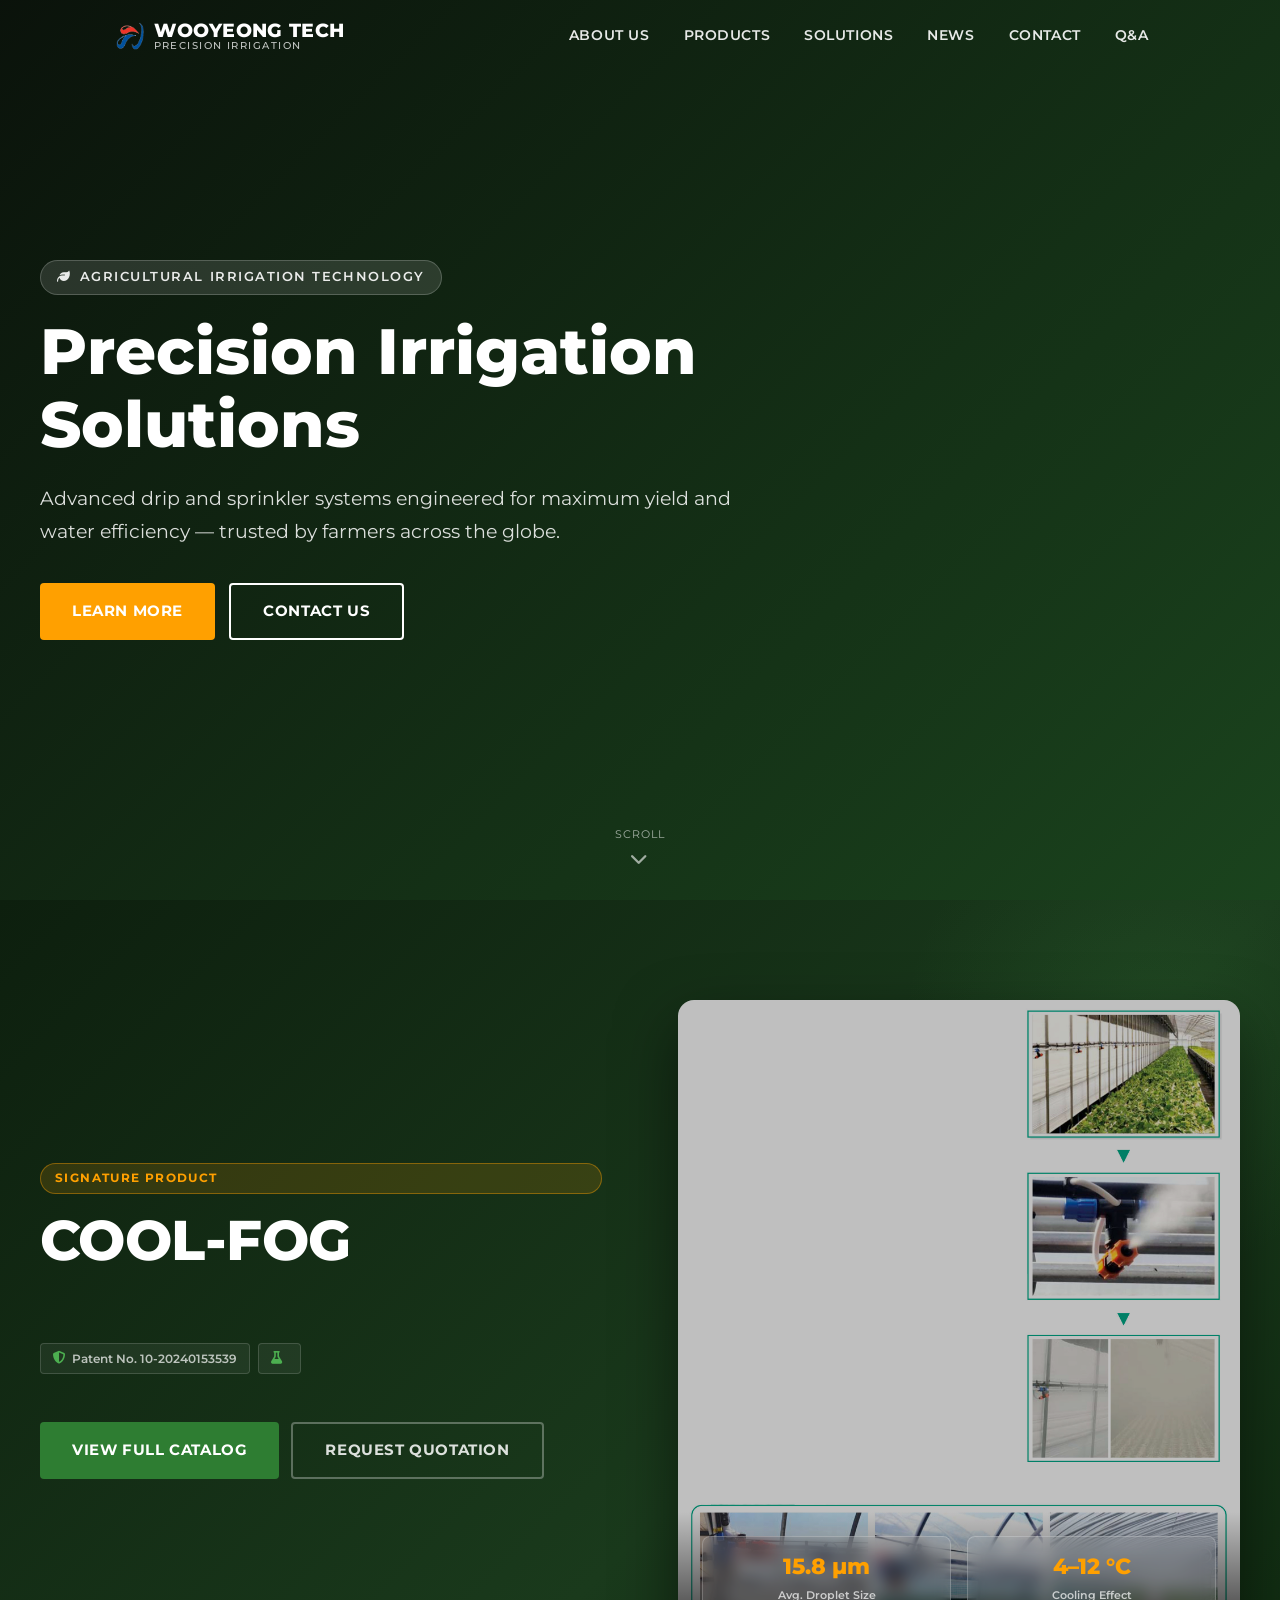
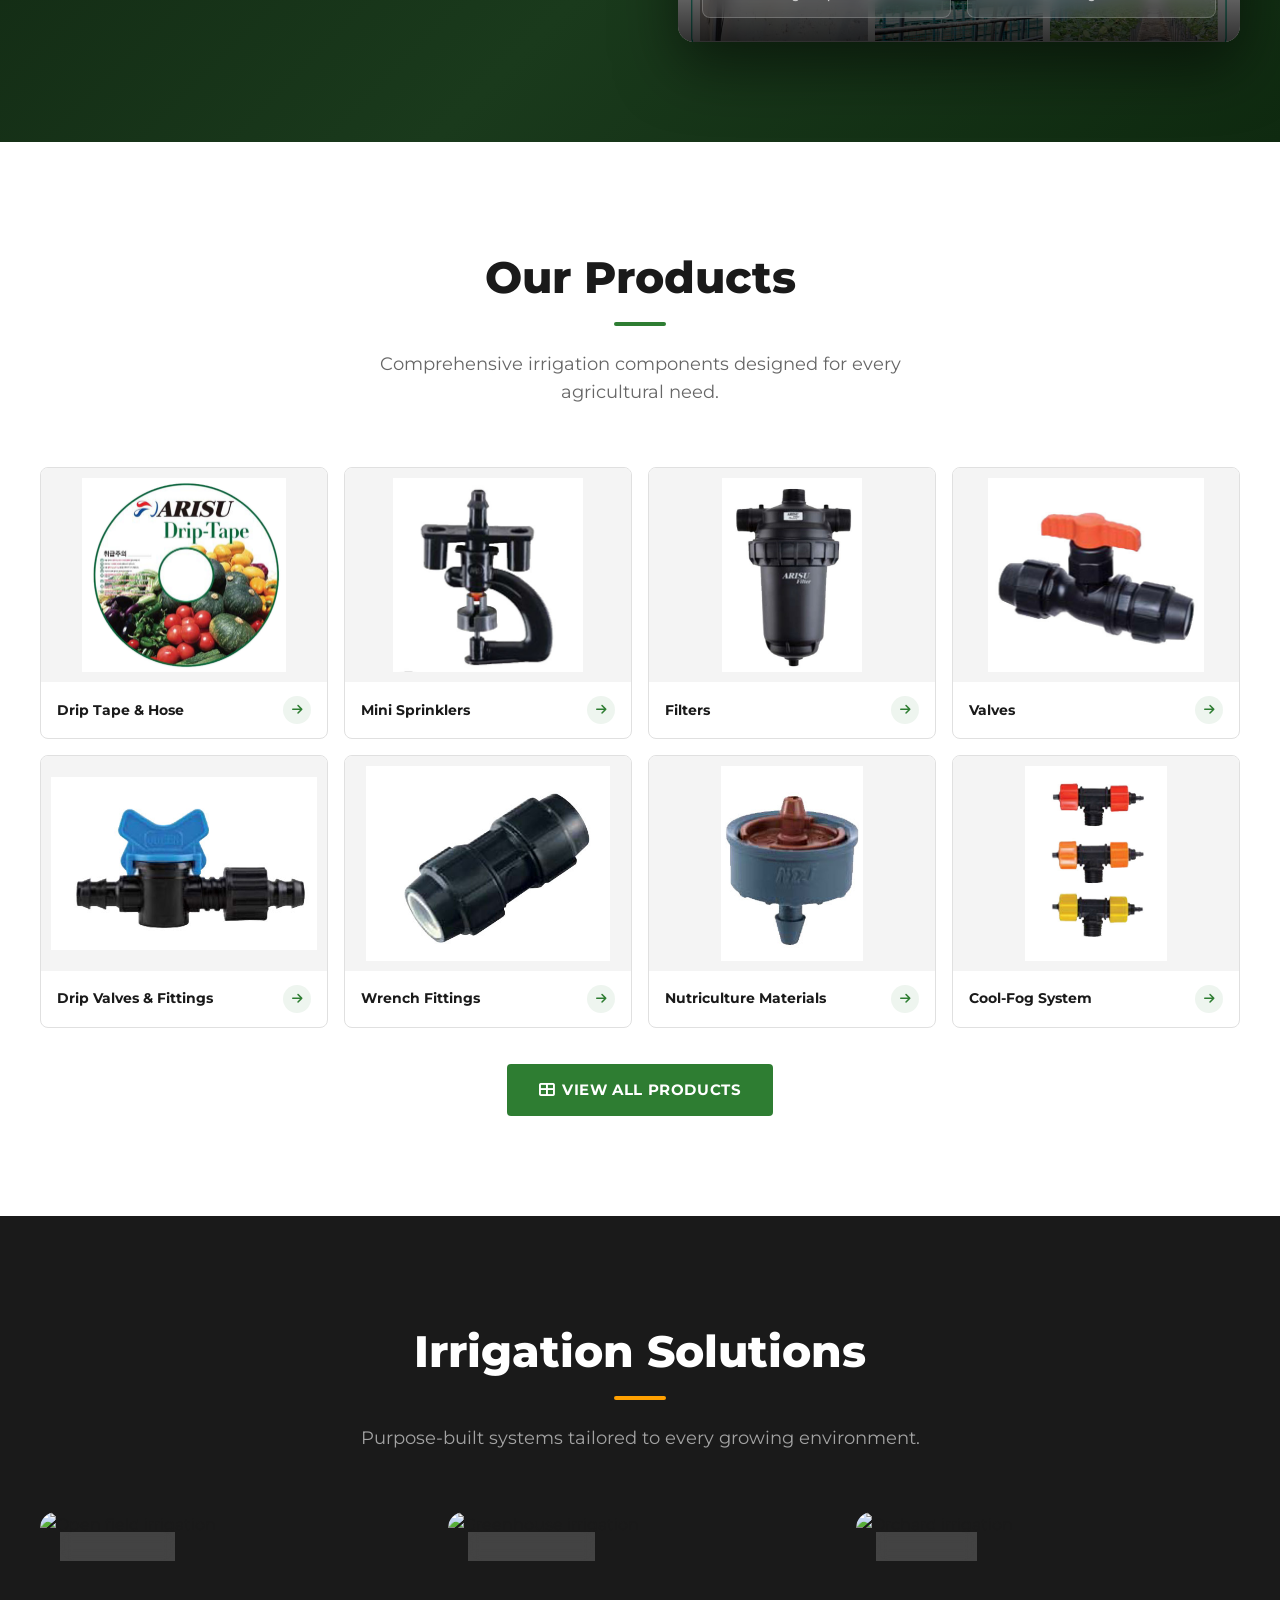
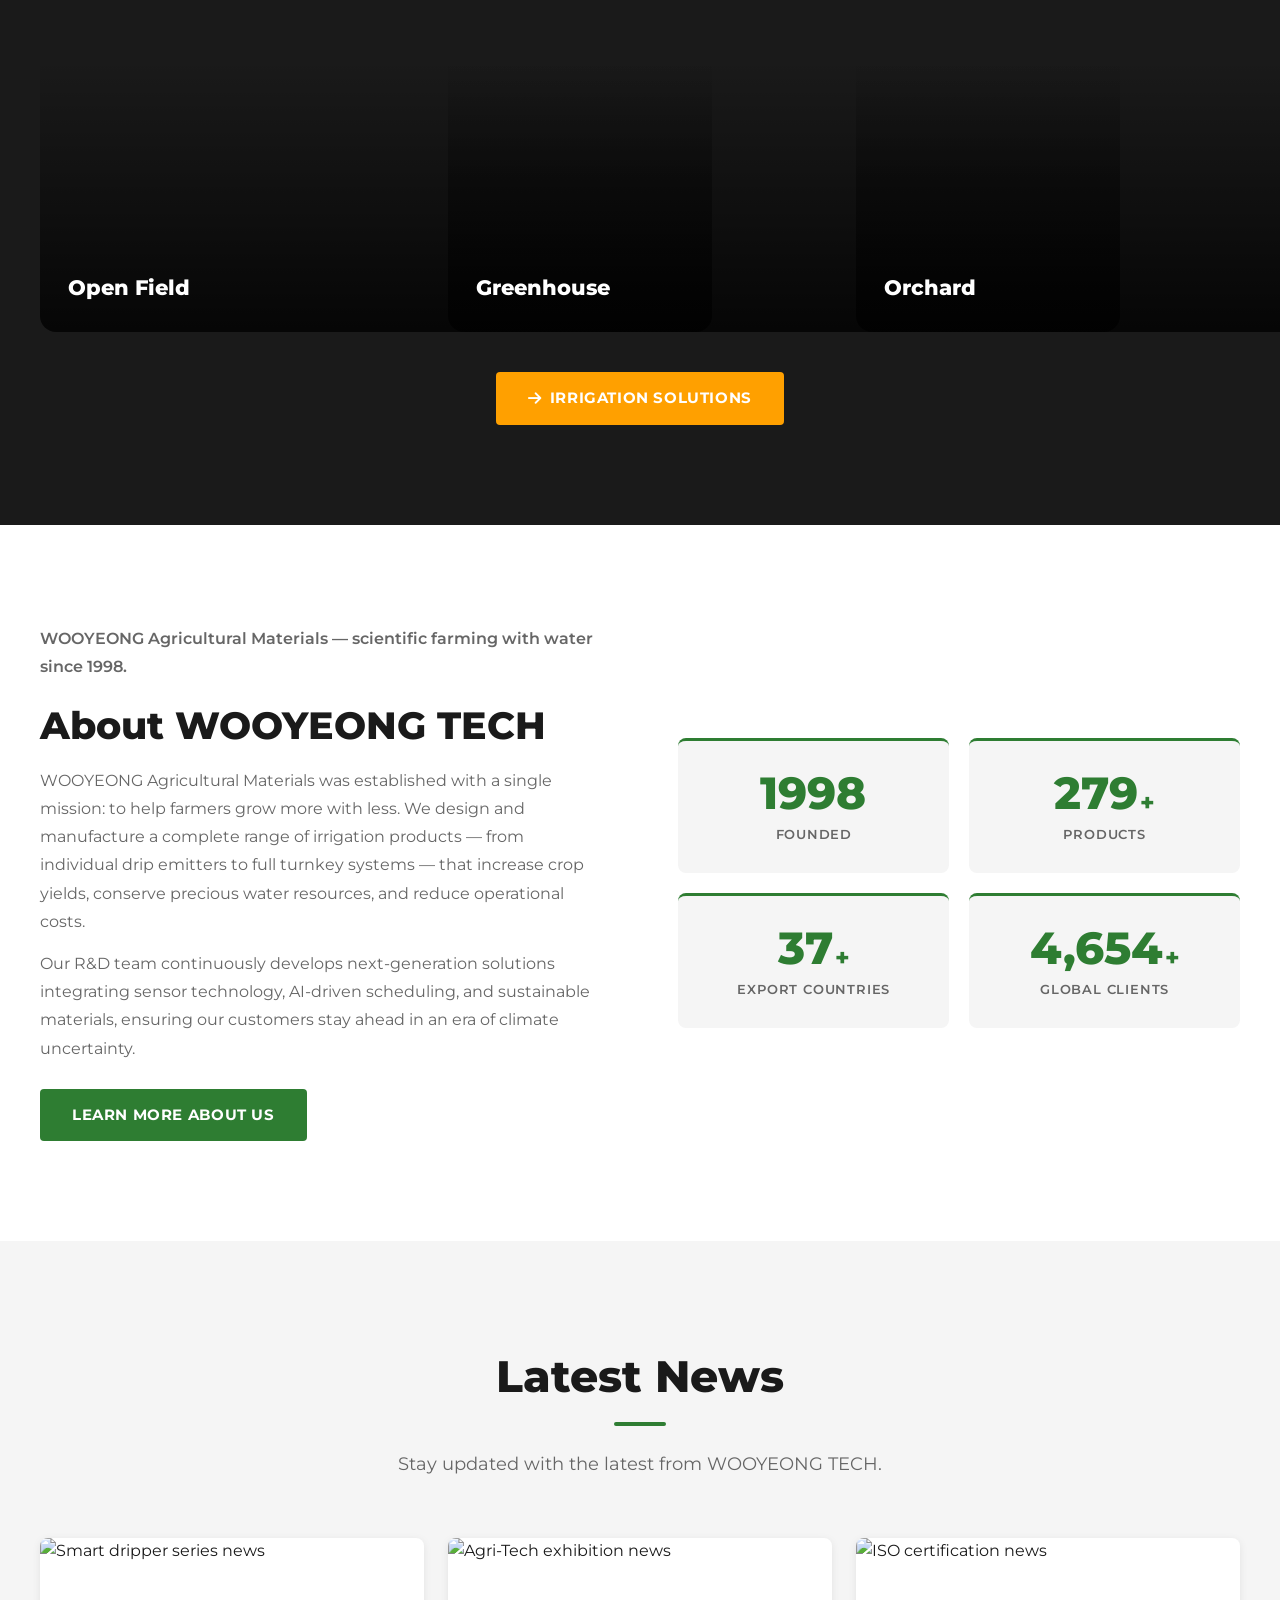
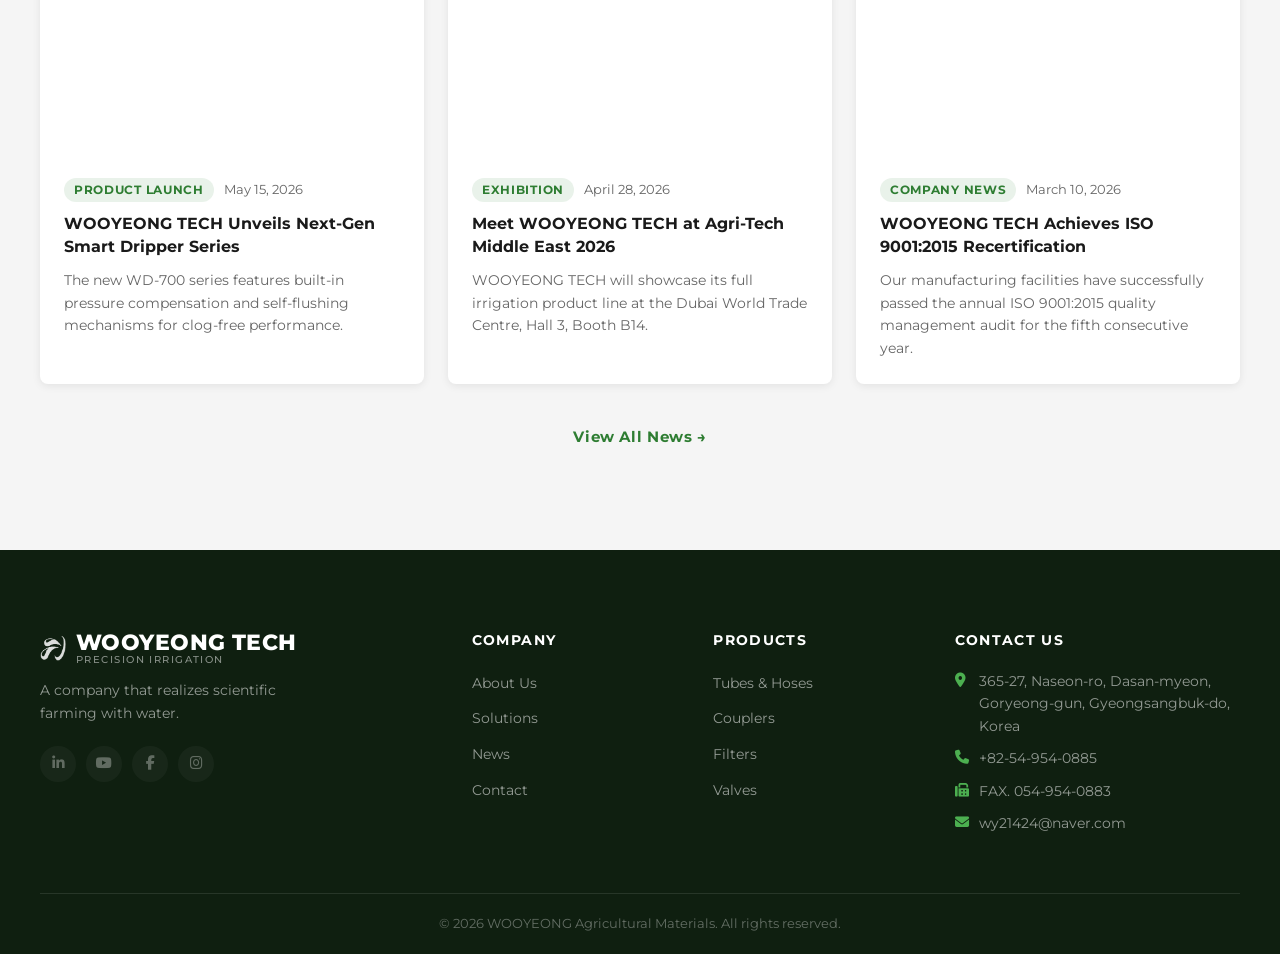
==== index.html @ d8c5e70b "Add News to navigation bar across all pages Co-Authored-By: Claude Sonnet 4.6 <noreply@anthropic.com" ====
<!DOCTYPE html>
<html lang="en" class="font-en">
<head>
  <meta charset="UTF-8" />
  <meta name="viewport" content="width=device-width, initial-scale=1.0" />
  <meta name="description" content="WOOYEONG TECH — A company that realizes scientific farming with water. Full range of irrigation products." />
  <title>WOOYEONG TECH | Precision Irrigation</title>

  <!-- Font Awesome -->
  <link rel="stylesheet" href="https://cdnjs.cloudflare.com/ajax/libs/font-awesome/6.5.1/css/all.min.css" crossorigin="anonymous" />

  <!-- Main stylesheet -->
  <link rel="stylesheet" href="css/style.css" />
</head>
<body>

  <!-- ══════════════════════════════════════════════════════
       HEADER
  ═══════════════════════════════════════════════════════ -->
  <header id="main-header" role="banner">
    <div class="container header-inner">

      <!-- Logo -->
      <a href="index.html" class="logo" aria-label="Wooyoung Tech Home">
        <img src="images/woo_transparent.png" alt="Wooyoung Tech" class="logo-img" width="28" height="28" />
        <div class="logo-text">
          <span class="logo-main">WOOYEONG TECH</span>
          <span class="logo-sub">Precision Irrigation</span>
        </div>
      </a>

      <!-- Navigation -->
      <nav id="main-nav" role="navigation" aria-label="Main navigation">
        <a href="about.html" data-i18n="nav_about">About Us</a>
        <a href="products.html" data-i18n="nav_products">Products</a>
        <a href="solutions.html" data-i18n="nav_solutions">Solutions</a>
        <a href="news.html" data-i18n="nav_news">News</a>
        <a href="contact.html" data-i18n="nav_contact">Contact</a>
        <a href="faq.html" data-i18n="nav_faq">Q&amp;A</a>

        <!-- Admin-only language switcher -->
        <div id="admin-lang-bar" role="group" aria-label="Language selector">
          <label for="lang-selector" style="color:#666;font-size:.8rem;font-weight:600;" data-i18n="lang_label">Language</label>
          <select id="lang-selector" aria-label="Select language">
            <option value="en">English</option>
            <option value="ko">한국어</option>
            <option value="ja">日本語</option>
            <option value="zh">中文</option>
          </select>
        </div>
      </nav>

      <!-- Hamburger -->
      <button id="menu-toggle" aria-label="Toggle menu" aria-expanded="false" aria-controls="main-nav">
        <span></span><span></span><span></span>
      </button>
    </div>
  </header>

  <!-- Mobile nav overlay -->
  <div id="nav-overlay" aria-hidden="true"></div>


  <!-- ══════════════════════════════════════════════════════
       HERO
  ═══════════════════════════════════════════════════════ -->
  <section id="hero" aria-label="Hero">
    <video class="hero-video" autoplay muted loop playsinline preload="none"
           data-i18n-alt="alt_hero_video">
      <source src="videos/factory_auto.mp4" type="video/mp4" />
    </video>
    <div class="hero-overlay" aria-hidden="true"></div>

    <!-- Fallback bg image when video not available -->
    <style>
      .hero-video:not([src*=".mp4"]),
      .hero-video[src=""] {
        display: none;
      }
      #hero {
        background-image: url('images/field_factory_wide.jpg');
        background-size: cover;
        background-position: center;
      }
    </style>

    <div class="container">
      <div class="hero-content">
        <div class="hero-eyebrow">
          <i class="fa-solid fa-leaf"></i>
          <span data-i18n="hero_eyebrow">Agricultural Irrigation Technology</span>
        </div>
        <h1 data-i18n="hero_title">Precision Irrigation<br /><em>Solutions</em></h1>
        <p data-i18n="hero_subtitle">Advanced drip and sprinkler systems engineered for maximum yield and water efficiency — trusted by farmers across the globe.</p>
        <div class="hero-actions">
          <a href="products.html" class="btn btn-accent" data-i18n="hero_cta_learn">Learn More</a>
          <a href="contact.html" class="btn btn-outline" data-i18n="hero_cta_contact">Contact Us</a>
        </div>
      </div>
    </div>

    <div class="hero-scroll" aria-hidden="true">
      <span data-i18n="hero_scroll">Scroll</span>
      <i class="fa-solid fa-chevron-down"></i>
    </div>
  </section>



  <!-- ══════════════════════════════════════════════════════
       COOL-FOG FEATURED PRODUCT
  ═══════════════════════════════════════════════════════ -->
  <section id="coolfog" class="section cf-section" aria-labelledby="cf-heading">
    <div class="container">
      <div class="cf-inner animate-on-scroll">

        <!-- Left: text -->
        <div class="cf-text">
          <span class="cf-badge" data-i18n="cf_section_badge">Signature Product</span>
          <h2 id="cf-heading" data-i18n="cf_section_title">COOL-FOG</h2>
          <p class="cf-desc" id="cf-desc"><!-- filled by JS from coolFogFeature.desc --></p>

          <!-- Stats row -->
          <div class="cf-stats" id="cf-stats"><!-- filled by JS --></div>

          <!-- Patent + Research badges -->
          <div class="cf-badges">
            <span class="cf-meta-badge"><i class="fa-solid fa-shield-halved"></i> Patent No. 10-20240153539</span>
            <span class="cf-meta-badge"><i class="fa-solid fa-flask"></i><span id="cf-research"><!-- filled by JS --></span></span>
          </div>

          <!-- Application pills -->
          <div class="cf-apps" id="cf-apps"><!-- filled by JS --></div>

          <!-- CTAs -->
          <div class="cf-actions">
            <a href="downloads/coolfog_en.pdf" class="btn btn-primary" target="_blank" rel="noopener" data-i18n="cf_cta_catalog">View Full Catalog</a>
            <a href="contact.html" class="btn btn-outline-dark" data-i18n="cf_cta_inquiry">Request Quotation</a>
          </div>
        </div>

        <!-- Right: visual key-stat card -->
        <div class="cf-visual">
          <div class="cf-hero-card">
            <img src="images/cool_fog_sys.jpg"
                 alt="Cool-Fog misting system in greenhouse"
                 loading="lazy" width="700" height="800" />
            <div class="cf-card-overlay">
              <div class="cf-card-kpi">
                <span class="cf-kpi-value">15.8 µm</span>
                <span class="cf-kpi-label">Avg. Droplet Size</span>
              </div>
              <div class="cf-card-kpi">
                <span class="cf-kpi-value">4–12 °C</span>
                <span class="cf-kpi-label">Cooling Effect</span>
              </div>
            </div>
          </div>
        </div>

      </div>
    </div>
  </section>




  <!-- ══════════════════════════════════════════════════════
       HOMEPAGE — PRODUCT CATEGORIES
  ═══════════════════════════════════════════════════════ -->
  <section class="section" id="products-home" aria-labelledby="hp-products-heading">
    <div class="container">
      <div class="section-header">
        <h2 id="hp-products-heading" data-i18n="products_section_title">Our Products</h2>
        <p data-i18n="products_section_subtitle">Comprehensive irrigation components designed for every agricultural need.</p>
      </div>

      <div class="hp-cat-grid animate-on-scroll">

        <a href="products.html?cat=drip_tape_hose" class="hp-cat-card">
          <div class="hp-cat-img"><img src="images/17101.jpg" alt="Drip Tape" loading="lazy" /></div>
          <div class="hp-cat-body">
            <h3 data-i18n="hp_cat_drip_tape">Drip Tape &amp; Hose</h3>
            <span class="hp-cat-arrow"><i class="fa-solid fa-arrow-right"></i></span>
          </div>
        </a>

        <a href="products.html?cat=mini_sprinklers" class="hp-cat-card">
          <div class="hp-cat-img"><img src="images/11101.jpg" alt="Mini Sprinklers" loading="lazy" /></div>
          <div class="hp-cat-body">
            <h3 data-i18n="hp_cat_sprinklers">Mini Sprinklers</h3>
            <span class="hp-cat-arrow"><i class="fa-solid fa-arrow-right"></i></span>
          </div>
        </a>

        <a href="products.html?cat=filters" class="hp-cat-card">
          <div class="hp-cat-img"><img src="images/wy-3104.jpg" alt="Filters" loading="lazy" /></div>
          <div class="hp-cat-body">
            <h3 data-i18n="hp_cat_filters">Filters</h3>
            <span class="hp-cat-arrow"><i class="fa-solid fa-arrow-right"></i></span>
          </div>
        </a>

        <a href="products.html?cat=valves" class="hp-cat-card">
          <div class="hp-cat-img"><img src="images/wy-4101.jpg" alt="Valves" loading="lazy" /></div>
          <div class="hp-cat-body">
            <h3 data-i18n="hp_cat_valves">Valves</h3>
            <span class="hp-cat-arrow"><i class="fa-solid fa-arrow-right"></i></span>
          </div>
        </a>

        <a href="products.html?cat=drip_valves" class="hp-cat-card">
          <div class="hp-cat-img"><img src="images/wy-5101.jpg" alt="Drip Valves" loading="lazy" /></div>
          <div class="hp-cat-body">
            <h3 data-i18n="hp_cat_drip_valves">Drip Valves</h3>
            <span class="hp-cat-arrow"><i class="fa-solid fa-arrow-right"></i></span>
          </div>
        </a>

        <a href="products.html?cat=wrench_fittings" class="hp-cat-card">
          <div class="hp-cat-img"><img src="images/7101.jpg" alt="Wrench Fittings" loading="lazy" /></div>
          <div class="hp-cat-body">
            <h3 data-i18n="hp_cat_fittings">Wrench Fittings</h3>
            <span class="hp-cat-arrow"><i class="fa-solid fa-arrow-right"></i></span>
          </div>
        </a>

        <a href="products.html?cat=nutriculture" class="hp-cat-card">
          <div class="hp-cat-img"><img src="images/13101.jpg" alt="Nutriculture" loading="lazy" /></div>
          <div class="hp-cat-body">
            <h3 data-i18n="hp_cat_nutriculture">Nutriculture</h3>
            <span class="hp-cat-arrow"><i class="fa-solid fa-arrow-right"></i></span>
          </div>
        </a>

        <a href="products.html?cat=cooling" class="hp-cat-card hp-cat-card--accent">
          <div class="hp-cat-img"><img src="images/18101.jpg" alt="Cool-Fog" loading="lazy" /></div>
          <div class="hp-cat-body">
            <h3 data-i18n="hp_cat_coolfog">Cool-Fog System</h3>
            <span class="hp-cat-arrow"><i class="fa-solid fa-arrow-right"></i></span>
          </div>
        </a>

      </div><!-- /.hp-cat-grid -->

      <div class="hp-products-cta animate-on-scroll">
        <a href="products.html" class="btn btn-primary">
          <i class="fa-solid fa-th-large"></i>
          <span data-i18n="home_products_viewall">View All Products</span>
        </a>
      </div>

    </div>
  </section>

  <!-- ══════════════════════════════════════════════════════
       SOLUTIONS PREVIEW
  ═══════════════════════════════════════════════════════ -->
  <section id="solutions" class="section" style="background:#1a1a1a;" aria-labelledby="sol-home-heading">
    <div class="container">
      <div class="section-header animate-on-scroll">
        <h2 id="sol-home-heading" style="color:#fff;" data-i18n="solutions_section_title">Irrigation Solutions</h2>
        <p style="color:rgba(255,255,255,.6);" data-i18n="solutions_section_subtitle">Purpose-built systems tailored to every growing environment.</p>
      </div>
      <div class="solutions-grid">
        <div class="solution-card animate-on-scroll" role="article">
          <img src="images/field_pe_pipe2.jpg" alt="Open field irrigation" loading="lazy" />
          <div class="solution-base-overlay" aria-hidden="true"></div>
          <span class="solution-tag">Open Field</span>
          <div class="solution-content">
            <h3 data-i18n="solution_openfield_name">Open Field</h3>
            <p class="solution-desc" data-i18n="solution_openfield_desc">High-efficiency drip and sprinkler systems for large-scale row crops.</p>
          </div>
        </div>
        <div class="solution-card animate-on-scroll" role="article">
          <img src="images/field_pe_hose_white.jpg" alt="Greenhouse irrigation" loading="lazy" />
          <div class="solution-base-overlay" aria-hidden="true"></div>
          <span class="solution-tag">Greenhouse</span>
          <div class="solution-content">
            <h3 data-i18n="solution_greenhouse_name">Greenhouse</h3>
            <p class="solution-desc" data-i18n="solution_greenhouse_desc">Precision micro-irrigation delivering water directly to the root zone.</p>
          </div>
        </div>
        <div class="solution-card animate-on-scroll" role="article">
          <img src="images/field_drip_tape.jpg" alt="Orchard irrigation" loading="lazy" />
          <div class="solution-base-overlay" aria-hidden="true"></div>
          <span class="solution-tag">Orchard</span>
          <div class="solution-content">
            <h3 data-i18n="solution_orchard_name">Orchard</h3>
            <p class="solution-desc" data-i18n="solution_orchard_desc">Robust drip networks for fruit trees and perennial crops.</p>
          </div>
        </div>
      </div>
      <div class="hp-products-cta animate-on-scroll" style="margin-top:40px;">
        <a href="solutions.html" class="btn btn-accent">
          <i class="fa-solid fa-arrow-right"></i>
          <span data-i18n="page_solutions_title">Irrigation Solutions</span>
        </a>
      </div>
    </div>
  </section>

  <!-- ══════════════════════════════════════════════════════
       ABOUT
  ═══════════════════════════════════════════════════════ -->
  <section id="about" class="section" aria-labelledby="about-heading">
    <div class="container">
      <div class="about-inner">

        <!-- Text side -->
        <div class="about-text animate-on-scroll">
          <p class="about-sub" data-i18n="about_section_subtitle">A trusted partner in agricultural irrigation since 1998.</p>
          <h2 id="about-heading" data-i18n="about_section_title">About Wooyoung Tech</h2>
          <p data-i18n="about_desc1">Wooyoung Tech Co., Ltd. was established with a single mission: to help farmers grow more with less. We design and manufacture a complete range of irrigation products — from individual drip emitters to full turnkey systems — that increase crop yields, conserve precious water resources, and reduce operational costs.</p>
          <p data-i18n="about_desc2">Our R&amp;D team continuously develops next-generation solutions integrating sensor technology, AI-driven scheduling, and sustainable materials, ensuring our customers stay ahead in an era of climate uncertainty.</p>
          <a href="about.html" class="btn btn-primary" data-i18n="about_cta">Learn More About Us</a>
        </div>

        <!-- Stats side -->
        <div class="stats-grid animate-on-scroll">

          <div class="stat-card">
            <div class="stat-number">
              <span data-i18n="stat_founded_value">1998</span><span class="stat-suffix" data-i18n="stat_founded_suffix"></span>
            </div>
            <div class="stat-label" data-i18n="stat_founded">Founded</div>
          </div>

          <div class="stat-card">
            <div class="stat-number">
              <span data-count="300" data-i18n="stat_products_value">300</span><span class="stat-suffix" data-i18n="stat_products_suffix">+</span>
            </div>
            <div class="stat-label" data-i18n="stat_products">Products</div>
          </div>

          <div class="stat-card">
            <div class="stat-number">
              <span data-count="40" data-i18n="stat_countries_value">40</span><span class="stat-suffix" data-i18n="stat_countries_suffix">+</span>
            </div>
            <div class="stat-label" data-i18n="stat_countries">Export Countries</div>
          </div>

          <div class="stat-card">
            <div class="stat-number">
              <span data-count="5000" data-i18n="stat_clients_value">5,000</span><span class="stat-suffix" data-i18n="stat_clients_suffix">+</span>
            </div>
            <div class="stat-label" data-i18n="stat_clients">Global Clients</div>
          </div>

        </div><!-- /.stats-grid -->
      </div><!-- /.about-inner -->
    </div>
  </section>


  <!-- ══════════════════════════════════════════════════════
       NEWS
  ═══════════════════════════════════════════════════════ -->
  <section id="news" class="section section--alt" aria-labelledby="news-heading">
    <div class="container">
      <div class="section-header animate-on-scroll">
        <h2 id="news-heading" data-i18n="news_section_title">Latest News</h2>
        <p data-i18n="news_section_subtitle">Stay updated with the latest from Wooyoung Tech.</p>
      </div>

      <div class="news-grid">

        <!-- News 1 -->
        <article class="news-card animate-on-scroll">
          <div class="news-card-img">
            <img src="images/field_wooyeong_boxes.jpg"
                 data-i18n-alt="alt_news1"
                 alt="Smart dripper series news"
                 loading="lazy" width="800" height="450" />
          </div>
          <div class="news-card-body">
            <div class="news-meta">
              <span class="news-cat" data-i18n="news1_cat">Product Launch</span>
              <time class="news-date" data-i18n="news1_date">May 15, 2026</time>
            </div>
            <h3 data-i18n="news1_title">Wooyoung Tech Unveils Next-Gen Smart Dripper Series</h3>
            <p data-i18n="news1_excerpt">The new WD-700 series features built-in pressure compensation and self-flushing mechanisms for clog-free performance.</p>
          </div>
        </article>

        <!-- News 2 -->
        <article class="news-card animate-on-scroll">
          <div class="news-card-img">
            <img src="images/field_warehouse.jpg"
                 data-i18n-alt="alt_news2"
                 alt="Agri-Tech exhibition news"
                 loading="lazy" width="800" height="450" />
          </div>
          <div class="news-card-body">
            <div class="news-meta">
              <span class="news-cat" data-i18n="news2_cat">Exhibition</span>
              <time class="news-date" data-i18n="news2_date">April 28, 2026</time>
            </div>
            <h3 data-i18n="news2_title">Meet Us at Agri-Tech Middle East 2026</h3>
            <p data-i18n="news2_excerpt">Wooyoung Tech will showcase its full irrigation product line at the Dubai World Trade Centre, Hall 3, Booth B14.</p>
          </div>
        </article>

        <!-- News 3 -->
        <article class="news-card animate-on-scroll">
          <div class="news-card-img">
            <img src="images/field_factory2.jpg"
                 data-i18n-alt="alt_news3"
                 alt="ISO certification news"
                 loading="lazy" width="800" height="450" />
          </div>
          <div class="news-card-body">
            <div class="news-meta">
              <span class="news-cat" data-i18n="news3_cat">Company News</span>
              <time class="news-date" data-i18n="news3_date">March 10, 2026</time>
            </div>
            <h3 data-i18n="news3_title">Wooyoung Tech Achieves ISO 9001:2015 Recertification</h3>
            <p data-i18n="news3_excerpt">Our manufacturing facilities have successfully passed the annual ISO 9001:2015 quality management audit for the fifth consecutive year.</p>
          </div>
        </article>

      </div><!-- /.news-grid -->

      <div class="news-footer animate-on-scroll">
        <a href="news.html" class="news-all-link" data-i18n="news_view_all">View All News →</a>
      </div>
    </div>
  </section>


  <footer id="footer" role="contentinfo">
    <div class="container">
      <div class="footer-top">

        <!-- Brand -->
        <div class="footer-brand">
          <a href="index.html" class="logo">
            <img src="images/woo_transparent.png" alt="Wooyoung Tech" class="logo-img logo-img--footer" width="40" height="40" />
            <div class="logo-text">
              <span class="logo-main">WOOYEONG TECH</span>
              <span class="logo-sub">Precision Irrigation</span>
            </div>
          </a>
          <p class="footer-tagline" data-i18n="footer_tagline">Precision irrigation solutions for a water-efficient world.</p>
          <nav class="footer-social" aria-label="Social media links">
            <a aria-label="LinkedIn" title="Coming soon" tabindex="0" style="cursor:not-allowed;opacity:0.5;"><i class="fa-brands fa-linkedin-in"></i></a>
            <a aria-label="YouTube" title="Coming soon" tabindex="0" style="cursor:not-allowed;opacity:0.5;"><i class="fa-brands fa-youtube"></i></a>
            <a aria-label="Facebook" title="Coming soon" tabindex="0" style="cursor:not-allowed;opacity:0.5;"><i class="fa-brands fa-facebook-f"></i></a>
            <a aria-label="Instagram" title="Coming soon" tabindex="0" style="cursor:not-allowed;opacity:0.5;"><i class="fa-brands fa-instagram"></i></a>
          </nav>
        </div>

        <!-- Company links -->
        <div class="footer-col">
          <h4 data-i18n="footer_col_company">Company</h4>
          <ul>
            <li><a href="about.html" data-i18n="footer_link_about">About Us</a></li>
            <li><a href="solutions.html" data-i18n="footer_link_solutions">Solutions</a></li>
            <li><a href="news.html" data-i18n="footer_link_news">News</a></li>
            <li><a href="contact.html" data-i18n="footer_link_contact">Contact</a></li>
          </ul>
        </div>

        <!-- Product links -->
        <div class="footer-col">
          <h4 data-i18n="footer_col_products">Products</h4>
          <ul>
            <li><a href="products.html?cat=tubes_hoses" data-i18n="footer_link_drip">Drip Tape</a></li>
            <li><a href="products.html?cat=couplers" data-i18n="footer_link_drippers">Drippers</a></li>
            <li><a href="products.html?cat=filters" data-i18n="footer_link_sprinklers">Mini Sprinklers</a></li>
            <li><a href="products.html?cat=valves" data-i18n="footer_link_smart">Smart Systems</a></li>
          </ul>
        </div>

        <!-- Contact info -->
        <div class="footer-col">
          <h4 data-i18n="footer_col_contact">Contact Us</h4>
          <ul class="footer-contact">
            <li>
              <i class="fa-solid fa-location-dot" aria-hidden="true"></i>
              <span data-i18n="footer_address">365-27, Naseon-ro, Dasan-myeon, Goryeong-gun, Gyeongsangbuk-do, Korea</span>
            </li>
            <li>
              <i class="fa-solid fa-phone" aria-hidden="true"></i>
              <a href="tel:+82549540885" data-i18n="footer_phone">+82-54-954-0885</a>
            </li>
            <li>
              <i class="fa-solid fa-fax" aria-hidden="true"></i>
              <span>FAX. 054-954-0883</span>
            </li>
            <li>
              <i class="fa-solid fa-envelope" aria-hidden="true"></i>
              <a href="mailto:wy21424@naver.com" data-i18n="footer_email">wy21424@naver.com</a>
            </li>
          </ul>
        </div>

      </div><!-- /.footer-top -->

      <div class="footer-bottom">
        <p data-i18n="footer_copyright">© 2026 Wooyoung Tech Co., Ltd. All rights reserved.</p>
      </div>
    </div>
  </footer>


  <!-- ══════════════════════════════════════════════════════
       PRODUCT MODAL
  ═══════════════════════════════════════════════════════ -->
  <div id="product-modal" class="modal-overlay" role="dialog" aria-modal="true" aria-labelledby="modal-product-name" hidden>
    <div class="modal-box">
      <button class="modal-close" id="modal-close" aria-label="Close">
        <i class="fa-solid fa-xmark"></i>
      </button>
      <div class="modal-inner">
        <div class="modal-img-wrap">
          <img id="modal-img" src="" alt="" />
        </div>
        <div class="modal-content">
          <span class="modal-part-no" id="modal-part-no"></span>
          <h2 class="modal-product-name" id="modal-product-name"></h2>
          <p class="modal-desc" id="modal-desc"></p>
          <div class="modal-actions">
            <a id="modal-catalog-btn" href="#" class="btn btn-primary" target="_blank" rel="noopener">
              <i class="fa-solid fa-file-pdf"></i>
              <span data-i18n="modal_download_catalog">Download Catalog</span>
            </a>
            <a href="contact.html" class="btn btn-outline-green modal-contact-btn">
              <i class="fa-solid fa-envelope"></i>
              <span data-i18n="modal_contact">Contact Us</span>
            </a>
          </div>
          <p class="modal-catalog-note" data-i18n="modal_catalog_note">
            Full product specifications are available in the catalog PDF.
          </p>
        </div>
      </div>
    </div>
  </div>

  <!-- ── Scripts ──────────────────────────────────────── -->
  <script src="js/i18n.js"></script>
  <script src="js/lang.js"></script>
  <script src="js/main.js"></script>

</body>
</html>
---- css/style.css ----
/* ============================================================
   WOOYOUNG TECH — style.css
   ============================================================ */

/* ── Google Fonts ────────────────────────────────────────── */
@import url('https://fonts.googleapis.com/css2?family=Montserrat:wght@400;500;600;700;800&family=Noto+Sans+KR:wght@400;500;700&family=Noto+Sans+JP:wght@400;500;700&family=Noto+Sans+SC:wght@400;500;700&display=swap');

/* ── CSS Custom Properties ───────────────────────────────── */
:root {
  --clr-primary:    #2E7D32;
  --clr-primary-dk: #1B5E20;
  --clr-primary-lt: #4CAF50;
  --clr-accent:     #FFA000;
  --clr-accent-dk:  #FF6F00;
  --clr-bg:         #F5F5F5;
  --clr-white:      #FFFFFF;
  --clr-text:       #1A1A1A;
  --clr-text-muted: #666666;
  --clr-border:     #E0E0E0;
  --clr-overlay:    rgba(0,0,0,0.52);

  --radius-sm: 4px;
  --radius-md: 8px;
  --radius-lg: 16px;

  --shadow-sm: 0 2px 8px rgba(0,0,0,0.08);
  --shadow-md: 0 4px 20px rgba(0,0,0,0.12);
  --shadow-lg: 0 8px 40px rgba(0,0,0,0.16);

  --header-h: 72px;
  --section-pad: clamp(60px, 8vw, 100px);
  --container: 1200px;
  --gap: 24px;

  --transition: 0.3s ease;
}

/* ── Font language classes ───────────────────────────────── */
:root, html.font-en { font-family: 'Montserrat', sans-serif; }
html.font-ko        { font-family: 'Noto Sans KR', 'Montserrat', sans-serif; }
html.font-ja        { font-family: 'Noto Sans JP', 'Montserrat', sans-serif; }
html.font-zh        { font-family: 'Noto Sans SC', 'Montserrat', sans-serif; }

/* ── Reset ───────────────────────────────────────────────── */
*, *::before, *::after { box-sizing: border-box; margin: 0; padding: 0; }
html { scroll-behavior: smooth; }
body {
  color: var(--clr-text);
  background: var(--clr-white);
  line-height: 1.6;
  -webkit-font-smoothing: antialiased;
  overflow-x: hidden;
}
img, video { display: block; max-width: 100%; }
a { color: inherit; text-decoration: none; }
ul, ol { list-style: none; }
button { cursor: pointer; border: none; background: none; font: inherit; }

/* ── Utility ─────────────────────────────────────────────── */
.container {
  width: min(var(--container), 100% - 2 * var(--gap));
  margin-inline: auto;
}
.section { padding: var(--section-pad) 0; }
.section--alt { background: var(--clr-bg); }

.section-header {
  text-align: center;
  margin-bottom: clamp(36px, 5vw, 60px);
}
.section-header h2 {
  font-size: clamp(1.75rem, 3.5vw, 2.75rem);
  font-weight: 800;
  color: var(--clr-text);
  margin-bottom: 0.5rem;
  position: relative;
  display: inline-block;
}
.section-header h2::after {
  content: '';
  display: block;
  width: 52px;
  height: 4px;
  background: var(--clr-primary);
  margin: 10px auto 0;
  border-radius: 2px;
}
.section-header p {
  color: var(--clr-text-muted);
  font-size: clamp(0.95rem, 1.5vw, 1.1rem);
  max-width: 560px;
  margin: 16px auto 0;
}

.btn {
  display: inline-flex;
  align-items: center;
  gap: 8px;
  padding: 14px 32px;
  border-radius: var(--radius-sm);
  font-weight: 700;
  font-size: 0.95rem;
  letter-spacing: 0.04em;
  transition: background var(--transition), color var(--transition), transform var(--transition), box-shadow var(--transition);
  text-transform: uppercase;
}
.btn-primary {
  background: var(--clr-primary);
  color: var(--clr-white);
}
.btn-primary:hover {
  background: var(--clr-primary-dk);
  transform: translateY(-2px);
  box-shadow: 0 6px 20px rgba(46,125,50,0.35);
}
.btn-accent {
  background: var(--clr-accent);
  color: var(--clr-white);
}
.btn-accent:hover {
  background: var(--clr-accent-dk);
  transform: translateY(-2px);
  box-shadow: 0 6px 20px rgba(255,160,0,0.4);
}
.btn-outline {
  background: transparent;
  color: var(--clr-white);
  border: 2px solid var(--clr-white);
}
.btn-outline:hover {
  background: var(--clr-white);
  color: var(--clr-primary);
  transform: translateY(-2px);
}

/* ── Scroll animation ────────────────────────────────────── */
.animate-on-scroll {
  opacity: 0;
  transform: translateY(36px);
  transition: opacity 0.65s ease, transform 0.65s ease;
}
.animate-on-scroll.visible {
  opacity: 1;
  transform: translateY(0);
}

/* ============================================================
   HEADER
   ============================================================ */
#main-header {
  position: fixed;
  top: 0; left: 0; right: 0;
  z-index: 1000;
  height: var(--header-h);
  display: flex;
  align-items: center;
  transition: background var(--transition), box-shadow var(--transition);
}
#main-header.scrolled {
  background: var(--clr-white);
  box-shadow: var(--shadow-sm);
}

.header-inner {
  display: flex;
  align-items: center;
  justify-content: space-between;
  width: 100%;
  /* Constrain spread at very wide screens */
  max-width: 1100px;
  margin-inline: auto;
  padding: 0 clamp(0px, 2vw, 32px);
}

/* Logo */
.logo {
  display: flex;
  align-items: center;
  gap: 10px;
  text-decoration: none;
}
.logo-img {
  width: 28px; height: 28px;
  object-fit: contain;
  flex-shrink: 0;
}
.logo-img--footer {
  width: 26px; height: 26px;
  filter: brightness(0) invert(1) opacity(0.85);
}
.logo-text {
  display: flex;
  flex-direction: column;
  line-height: 1.1;
}
.logo-main {
  font-size: 1.2rem;
  font-weight: 800;
  color: var(--clr-white);
  letter-spacing: 0.02em;
  transition: color var(--transition);
}
.logo-sub {
  font-size: 0.6rem;
  font-weight: 500;
  color: rgba(255,255,255,0.75);
  letter-spacing: 0.15em;
  text-transform: uppercase;
  transition: color var(--transition);
}
#main-header.scrolled .logo-main { color: var(--clr-primary); }
#main-header.scrolled .logo-sub  { color: var(--clr-text-muted); }

/* Nav */
#main-nav {
  display: flex;
  align-items: center;
  gap: 2px;
}
#main-nav a {
  padding: 8px 16px;
  font-size: 0.9rem;
  font-weight: 600;
  letter-spacing: 0.04em;
  color: rgba(255,255,255,0.9);
  border-radius: var(--radius-sm);
  transition: color var(--transition), background var(--transition);
  text-transform: uppercase;
}
#main-nav a:hover {
  color: var(--clr-white);
  background: rgba(255,255,255,0.12);
}
#main-header.scrolled #main-nav a { color: var(--clr-text); }
#main-header.scrolled #main-nav a:hover {
  color: var(--clr-primary);
  background: rgba(46,125,50,0.08);
}

/* Admin lang bar */
#admin-lang-bar {
  display: none;
  align-items: center;
  gap: 8px;
  margin-left: 12px;
}
#admin-lang-bar select {
  padding: 5px 10px;
  border: 1px solid var(--clr-border);
  border-radius: var(--radius-sm);
  font-size: 0.8rem;
  font-weight: 600;
  background: var(--clr-white);
  cursor: pointer;
}

/* Hamburger */
#menu-toggle {
  display: none;
  flex-direction: column;
  justify-content: center;
  gap: 5px;
  width: 40px;
  height: 40px;
  padding: 4px;
  z-index: 1010;
}
#menu-toggle span {
  display: block;
  height: 2px;
  background: var(--clr-white);
  border-radius: 2px;
  transition: transform var(--transition), opacity var(--transition), background var(--transition);
}
#main-header.scrolled #menu-toggle span { background: var(--clr-text); }
#menu-toggle.active span:nth-child(1) { transform: translateY(7px) rotate(45deg); }
#menu-toggle.active span:nth-child(2) { opacity: 0; }
#menu-toggle.active span:nth-child(3) { transform: translateY(-7px) rotate(-45deg); }

/* Mobile nav overlay */
#nav-overlay {
  display: none;
  position: fixed;
  inset: 0;
  background: rgba(0,0,0,0.4);
  z-index: 998;
}
#nav-overlay.active { display: block; }

/* ============================================================
   HERO
   ============================================================ */
#hero {
  position: relative;
  height: 100vh;
  min-height: 560px;
  display: flex;
  align-items: center;
  overflow: hidden;
  background: #1a2e1b;
}

.hero-video {
  position: absolute;
  inset: 0;
  width: 100%; height: 100%;
  object-fit: cover;
  opacity: 0.55;
}

.hero-overlay {
  position: absolute;
  inset: 0;
  background: linear-gradient(135deg, rgba(0,0,0,0.6) 0%, rgba(27,94,32,0.45) 100%);
}

.hero-content {
  position: relative;
  z-index: 2;
  max-width: 700px;
}
.hero-eyebrow {
  display: inline-flex;
  align-items: center;
  gap: 8px;
  background: rgba(255,255,255,0.12);
  border: 1px solid rgba(255,255,255,0.2);
  color: rgba(255,255,255,0.9);
  padding: 6px 16px;
  border-radius: 100px;
  font-size: 0.8rem;
  font-weight: 600;
  letter-spacing: 0.12em;
  text-transform: uppercase;
  margin-bottom: 20px;
  animation: fadeSlideUp 0.8s ease both;
}
.hero-content h1 {
  font-size: clamp(2.2rem, 5.5vw, 4rem);
  font-weight: 800;
  color: var(--clr-white);
  line-height: 1.15;
  margin-bottom: 20px;
  animation: fadeSlideUp 0.8s 0.15s ease both;
}
.hero-content h1 em {
  font-style: normal;
  color: var(--clr-accent);
}
.hero-content p {
  font-size: clamp(1rem, 1.8vw, 1.2rem);
  color: rgba(255,255,255,0.85);
  line-height: 1.7;
  margin-bottom: 36px;
  animation: fadeSlideUp 0.8s 0.3s ease both;
}
.hero-actions {
  display: flex;
  flex-wrap: wrap;
  gap: 14px;
  animation: fadeSlideUp 0.8s 0.45s ease both;
}

.hero-scroll {
  position: absolute;
  bottom: 32px;
  left: 50%;
  transform: translateX(-50%);
  display: flex;
  flex-direction: column;
  align-items: center;
  gap: 6px;
  color: rgba(255,255,255,0.6);
  font-size: 0.7rem;
  letter-spacing: 0.1em;
  text-transform: uppercase;
  animation: bounce 2s 1s infinite;
}
.hero-scroll i { font-size: 1.1rem; }

@keyframes fadeSlideUp {
  from { opacity: 0; transform: translateY(30px); }
  to   { opacity: 1; transform: translateY(0); }
}
@keyframes bounce {
  0%, 100% { transform: translateX(-50%) translateY(0); }
  50%       { transform: translateX(-50%) translateY(8px); }
}

/* ============================================================
   PRODUCTS
   ============================================================ */
#products { background: var(--clr-white); }

.products-grid {
  display: grid;
  grid-template-columns: repeat(4, 1fr);
  gap: var(--gap);
}

.product-card {
  background: var(--clr-white);
  border: 1px solid var(--clr-border);
  border-radius: var(--radius-md);
  overflow: hidden;
  transition: box-shadow var(--transition), transform var(--transition), border-color var(--transition);
  position: relative;
}
.product-card::after {
  content: '';
  position: absolute;
  bottom: 0; left: 0; right: 0;
  height: 3px;
  background: var(--clr-primary);
  transform: scaleX(0);
  transform-origin: left;
  transition: transform 0.4s ease;
}
.product-card:hover {
  box-shadow: var(--shadow-md);
  transform: translateY(-4px);
  border-color: transparent;
}
.product-card:hover::after { transform: scaleX(1); }

.product-card-img {
  position: relative;
  overflow: hidden;
  aspect-ratio: 1/1;
  background: #f8f8f8;
  display: flex;
  align-items: center;
  justify-content: center;
}
.product-card-img img {
  width: 100%; height: 100%;
  object-fit: contain;
  padding: 12px;
  transition: transform 0.4s ease;
}
.product-card:hover .product-card-img img { transform: scale(1.06); }

.product-card-body {
  padding: 20px;
}
.product-card-body h3 {
  font-size: 1rem;
  font-weight: 700;
  margin-bottom: 6px;
  color: var(--clr-text);
}
.product-card-body p {
  font-size: 0.85rem;
  color: var(--clr-text-muted);
  line-height: 1.55;
  margin-bottom: 14px;
}
.product-link {
  font-size: 0.85rem;
  font-weight: 700;
  color: var(--clr-primary);
  letter-spacing: 0.03em;
  transition: gap var(--transition), color var(--transition);
}
.product-card:hover .product-link { color: var(--clr-primary-dk); }

/* ============================================================
   COOL-FOG FEATURED SECTION
   ============================================================ */
.cf-section {
  background: linear-gradient(135deg, #0d1f0e 0%, #1a3a1c 60%, #0f2a10 100%);
  color: var(--clr-white);
  overflow: hidden;
  position: relative;
}
.cf-section::before {
  content: '';
  position: absolute;
  top: -120px; right: -120px;
  width: 500px; height: 500px;
  border-radius: 50%;
  background: radial-gradient(circle, rgba(76,175,80,0.12) 0%, transparent 70%);
  pointer-events: none;
}

.cf-inner {
  display: grid;
  grid-template-columns: 1fr 1fr;
  gap: clamp(40px, 6vw, 90px);
  align-items: center;
}

/* Badge + title */
.cf-badge {
  display: inline-flex;
  align-items: center;
  gap: 6px;
  background: rgba(255,160,0,0.15);
  border: 1px solid rgba(255,160,0,0.4);
  color: var(--clr-accent);
  padding: 5px 14px;
  border-radius: 100px;
  font-size: 0.72rem;
  font-weight: 700;
  letter-spacing: 0.12em;
  text-transform: uppercase;
  margin-bottom: 16px;
}
.cf-section h2 {
  font-size: clamp(2.2rem, 4.5vw, 3.5rem);
  font-weight: 800;
  color: var(--clr-white);
  line-height: 1.1;
  margin-bottom: 20px;
  letter-spacing: -0.01em;
}
.cf-desc {
  font-size: 1rem;
  color: rgba(255,255,255,0.75);
  line-height: 1.8;
  margin-bottom: 28px;
  max-width: 520px;
}

/* Stats row */
.cf-stats {
  display: grid;
  grid-template-columns: repeat(4, 1fr);
  gap: 12px;
  margin-bottom: 24px;
}
.cf-stat-item {
  background: rgba(255,255,255,0.06);
  border: 1px solid rgba(255,255,255,0.1);
  border-radius: var(--radius-md);
  padding: 14px 10px;
  text-align: center;
}
.cf-stat-value {
  display: block;
  font-size: clamp(1rem, 1.8vw, 1.3rem);
  font-weight: 800;
  color: var(--clr-accent);
  line-height: 1.1;
  margin-bottom: 4px;
}
.cf-stat-label {
  display: block;
  font-size: 0.68rem;
  color: rgba(255,255,255,0.55);
  font-weight: 600;
  letter-spacing: 0.04em;
  line-height: 1.3;
}

/* Patent + Research badges */
.cf-badges {
  display: flex;
  flex-wrap: wrap;
  gap: 8px;
  margin-bottom: 20px;
}
.cf-meta-badge {
  display: inline-flex;
  align-items: center;
  gap: 6px;
  background: rgba(255,255,255,0.06);
  border: 1px solid rgba(255,255,255,0.15);
  color: rgba(255,255,255,0.7);
  padding: 5px 12px;
  border-radius: var(--radius-sm);
  font-size: 0.75rem;
  font-weight: 600;
}
.cf-meta-badge i { color: var(--clr-primary-lt); font-size: 0.8rem; }

/* Application pills */
.cf-apps {
  display: flex;
  flex-wrap: wrap;
  gap: 8px;
  margin-bottom: 28px;
}
.cf-app-pill {
  display: inline-flex;
  align-items: center;
  gap: 6px;
  background: rgba(76,175,80,0.15);
  border: 1px solid rgba(76,175,80,0.3);
  color: rgba(255,255,255,0.85);
  padding: 6px 14px;
  border-radius: 100px;
  font-size: 0.82rem;
  font-weight: 600;
}
.cf-app-pill i { color: var(--clr-primary-lt); font-size: 0.85rem; }

/* CTAs */
.cf-actions { display: flex; flex-wrap: wrap; gap: 12px; }
.btn-outline-dark {
  display: inline-flex;
  align-items: center;
  gap: 8px;
  padding: 14px 32px;
  border-radius: var(--radius-sm);
  font-weight: 700;
  font-size: 0.95rem;
  letter-spacing: 0.04em;
  text-transform: uppercase;
  background: transparent;
  color: rgba(255,255,255,0.85);
  border: 2px solid rgba(255,255,255,0.3);
  transition: all var(--transition);
}
.btn-outline-dark:hover {
  background: rgba(255,255,255,0.1);
  border-color: rgba(255,255,255,0.6);
  color: var(--clr-white);
  transform: translateY(-2px);
}

/* Visual / hero card */
.cf-visual { position: relative; }
.cf-hero-card {
  position: relative;
  border-radius: var(--radius-lg);
  overflow: hidden;
  box-shadow: 0 24px 60px rgba(0,0,0,0.5);
}
.cf-hero-card img {
  width: 100%;
  height: 100%;
  object-fit: cover;
  aspect-ratio: 7/8;
  display: block;
  filter: brightness(0.75) saturate(1.1);
  transition: transform 0.6s ease, filter 0.6s ease;
}
.cf-hero-card:hover img {
  transform: scale(1.04);
  filter: brightness(0.85) saturate(1.2);
}
.cf-card-overlay {
  position: absolute;
  bottom: 0; left: 0; right: 0;
  padding: 24px;
  background: linear-gradient(0deg, rgba(0,0,0,0.75) 0%, transparent 100%);
  display: flex;
  gap: 16px;
}
.cf-card-kpi {
  flex: 1;
  background: rgba(255,255,255,0.1);
  backdrop-filter: blur(8px);
  border: 1px solid rgba(255,255,255,0.2);
  border-radius: var(--radius-md);
  padding: 12px 16px;
  text-align: center;
}
.cf-kpi-value {
  display: block;
  font-size: 1.4rem;
  font-weight: 800;
  color: var(--clr-accent);
}
.cf-kpi-label {
  display: block;
  font-size: 0.7rem;
  color: rgba(255,255,255,0.7);
  font-weight: 600;
  margin-top: 2px;
}

@media (max-width: 1024px) {
  .cf-stats { grid-template-columns: repeat(2, 1fr); }
}
@media (max-width: 768px) {
  .cf-inner { grid-template-columns: 1fr; }
  .cf-visual { order: -1; }
  .cf-hero-card img { aspect-ratio: 16/9; }
  .cf-stats { grid-template-columns: repeat(2, 1fr); }
  .cf-actions .btn, .cf-actions .btn-outline-dark { width: 100%; justify-content: center; }
}

/* ============================================================
   PAGE HERO (sub-pages)
   ============================================================ */
.page-hero {
  position: relative;
  height: 300px;
  background-size: cover;
  background-position: center;
  display: flex;
  align-items: flex-end;
  margin-top: var(--header-h);
}
.page-hero-overlay {
  position: absolute;
  inset: 0;
  background: linear-gradient(135deg, rgba(0,0,0,0.65) 0%, rgba(27,94,32,0.5) 100%);
}
.page-hero-content {
  position: relative;
  z-index: 2;
  padding-bottom: 40px;
  color: var(--clr-white);
}
.page-breadcrumb {
  display: flex;
  align-items: center;
  gap: 8px;
  font-size: 0.8rem;
  color: rgba(255,255,255,0.7);
  margin-bottom: 12px;
}
.page-breadcrumb a { color: rgba(255,255,255,0.7); transition: color var(--transition); }
.page-breadcrumb a:hover { color: var(--clr-white); }
.page-breadcrumb i { font-size: 0.6rem; }
.page-hero-content h1 {
  font-size: clamp(1.8rem, 3.5vw, 2.8rem);
  font-weight: 800;
  margin-bottom: 10px;
}
.page-hero-content p {
  font-size: 1rem;
  color: rgba(255,255,255,0.8);
  max-width: 560px;
}

/* Nav active link */
#main-nav a.active {
  color: var(--clr-primary) !important;
  background: rgba(46,125,50,0.1) !important;
  border-radius: var(--radius-sm);
  position: relative;
}
#main-nav a.active::after {
  content: '';
  position: absolute;
  bottom: 2px; left: 16px; right: 16px;
  height: 2px;
  background: var(--clr-primary);
  border-radius: 2px;
}
#main-header:not(.scrolled) #main-nav a.active {
  color: var(--clr-white) !important;
  background: rgba(255,255,255,0.18) !important;
}
#main-header:not(.scrolled) #main-nav a.active::after {
  background: var(--clr-white);
}

/* ============================================================
   HOMEPAGE CATEGORY CARDS
   ============================================================ */
.hp-cat-grid {
  display: grid;
  grid-template-columns: repeat(4, 1fr);
  gap: 16px;
  margin-bottom: 36px;
}

.hp-cat-card {
  display: flex;
  flex-direction: column;
  border-radius: var(--radius-md);
  overflow: hidden;
  background: var(--clr-white);
  border: 1px solid var(--clr-border);
  text-decoration: none;
  color: var(--clr-text);
  transition: box-shadow var(--transition), transform var(--transition), border-color var(--transition);
  position: relative;
}
.hp-cat-card::after {
  content: '';
  position: absolute;
  bottom: 0; left: 0; right: 0;
  height: 3px;
  background: var(--clr-primary);
  transform: scaleX(0);
  transform-origin: left;
  transition: transform 0.4s ease;
}
.hp-cat-card:hover {
  box-shadow: var(--shadow-md);
  transform: translateY(-4px);
  border-color: transparent;
}
.hp-cat-card:hover::after { transform: scaleX(1); }

.hp-cat-card--accent::after { background: var(--clr-accent); }

.hp-cat-img {
  aspect-ratio: 4/3;
  overflow: hidden;
  background: #f4f4f4;
}
.hp-cat-img img {
  width: 100%; height: 100%;
  object-fit: contain;
  padding: 10px;
  transition: transform 0.4s ease;
}
.hp-cat-card:hover .hp-cat-img img { transform: scale(1.06); }

.hp-cat-body {
  padding: 14px 16px;
  display: flex;
  align-items: center;
  justify-content: space-between;
  gap: 8px;
}
.hp-cat-body h3 {
  font-size: 0.88rem;
  font-weight: 700;
  color: var(--clr-text);
  margin: 0;
  line-height: 1.3;
}
.hp-cat-arrow {
  width: 28px; height: 28px;
  border-radius: 50%;
  background: rgba(46,125,50,0.08);
  display: flex;
  align-items: center;
  justify-content: center;
  font-size: 0.75rem;
  color: var(--clr-primary);
  flex-shrink: 0;
  transition: background var(--transition), color var(--transition);
}
.hp-cat-card:hover .hp-cat-arrow {
  background: var(--clr-primary);
  color: var(--clr-white);
}
.hp-cat-card--accent:hover .hp-cat-arrow { background: var(--clr-accent); }

.hp-products-cta { text-align: center; }

@media (max-width: 1024px) { .hp-cat-grid { grid-template-columns: repeat(4, 1fr); } }
@media (max-width: 768px)  { .hp-cat-grid { grid-template-columns: repeat(2, 1fr); } }
@media (max-width: 480px)  {
  .hp-cat-grid { grid-template-columns: repeat(2, 1fr); gap: 10px; }
  .hp-cat-body h3 { font-size: 0.78rem; }
}

/* ── Cool-Fog text column (explicit) ────────────────────── */
.cf-text {
  display: flex;
  flex-direction: column;
  justify-content: center;
}

/* ============================================================
   CONTACT SECTION
   ============================================================ */
.contact-section {
  background: var(--clr-bg);
  padding-top: clamp(40px, 5vw, 60px);
}

.contact-grid {
  display: grid;
  grid-template-columns: repeat(4, 1fr);
  gap: var(--gap);
}

.contact-card {
  background: var(--clr-white);
  border-radius: var(--radius-md);
  padding: 32px 24px;
  text-align: center;
  box-shadow: var(--shadow-sm);
  display: flex;
  flex-direction: column;
  align-items: center;
  gap: 10px;
  transition: box-shadow var(--transition), transform var(--transition);
}
.contact-card:hover {
  box-shadow: var(--shadow-md);
  transform: translateY(-4px);
}

.contact-card-icon {
  width: 56px; height: 56px;
  border-radius: 50%;
  background: rgba(46,125,50,0.08);
  display: flex;
  align-items: center;
  justify-content: center;
  font-size: 1.3rem;
  color: var(--clr-primary);
  margin-bottom: 4px;
}
.contact-card-label {
  font-size: 0.78rem;
  font-weight: 700;
  letter-spacing: 0.1em;
  text-transform: uppercase;
  color: var(--clr-text-muted);
  margin: 0;
}
.contact-card p {
  font-size: 0.92rem;
  color: var(--clr-text);
  line-height: 1.6;
  margin: 0;
}
.contact-card a {
  color: var(--clr-text);
  transition: color var(--transition);
}
.contact-card a:hover { color: var(--clr-primary); }

.contact-fax {
  font-size: 0.85rem;
  color: var(--clr-text-muted);
}
.contact-fax-label {
  font-weight: 700;
  margin-right: 4px;
}
.contact-holiday {
  font-size: 0.75rem;
  color: var(--clr-text-muted);
  margin: 0;
}
.contact-card-link {
  display: inline-flex;
  align-items: center;
  gap: 6px;
  margin-top: 8px;
  padding: 8px 18px;
  border-radius: 100px;
  background: rgba(46,125,50,0.08);
  color: var(--clr-primary) !important;
  font-size: 0.82rem;
  font-weight: 700;
  transition: background var(--transition), transform var(--transition);
}
.contact-card-link:hover {
  background: var(--clr-primary);
  color: var(--clr-white) !important;
  transform: none;
}

@media (max-width: 1024px) {
  .contact-grid { grid-template-columns: repeat(2, 1fr); }
}
@media (max-width: 768px) {
  .contact-grid { grid-template-columns: 1fr; }
}

/* ── Category Card Grid Selector ─────────────────────────── */
.product-category-selector {
  margin-bottom: 40px;
}

/* "All Products" wide button */
.cat-all-btn {
  display: flex;
  align-items: center;
  justify-content: space-between;
  width: 100%;
  padding: 14px 22px;
  background: var(--clr-bg);
  border: 2px solid var(--clr-border);
  border-radius: var(--radius-md);
  margin-bottom: 14px;
  font-weight: 700;
  font-size: 0.95rem;
  color: var(--clr-text-muted);
  cursor: pointer;
  transition: all var(--transition);
}
.cat-all-btn:hover {
  border-color: var(--clr-primary);
  color: var(--clr-primary);
}
.cat-all-btn.active {
  background: var(--clr-primary);
  border-color: var(--clr-primary);
  color: var(--clr-white);
}
.cat-all-inner {
  display: flex;
  align-items: center;
  gap: 10px;
  font-size: 1rem;
}
.cat-all-count {
  background: rgba(255,255,255,0.2);
  padding: 2px 12px;
  border-radius: 100px;
  font-size: 0.82rem;
  font-weight: 700;
}
.cat-all-btn:not(.active) .cat-all-count {
  background: var(--clr-border);
  color: var(--clr-text-muted);
}

/* Category cards grid — 5 columns */
.cat-card-grid {
  display: grid;
  grid-template-columns: repeat(5, 1fr);
  gap: 10px;
}

.cat-card {
  display: flex;
  flex-direction: column;
  align-items: center;
  justify-content: center;
  text-align: center;
  padding: 16px 8px 14px;
  background: var(--clr-white);
  border: 2px solid var(--clr-border);
  border-radius: var(--radius-md);
  cursor: pointer;
  transition: all var(--transition);
  gap: 6px;
  min-height: 90px;
}
.cat-card:hover {
  border-color: var(--clr-primary);
  transform: translateY(-3px);
  box-shadow: var(--shadow-sm);
}
.cat-card.active {
  background: var(--clr-primary);
  border-color: var(--clr-primary);
  color: var(--clr-white);
  transform: translateY(-3px);
  box-shadow: 0 6px 20px rgba(46,125,50,0.3);
}
.cat-card-icon {
  width: 38px; height: 38px;
  border-radius: 50%;
  background: rgba(46,125,50,0.08);
  display: flex;
  align-items: center;
  justify-content: center;
  font-size: 1rem;
  color: var(--clr-primary);
  flex-shrink: 0;
  transition: background var(--transition), color var(--transition);
}
.cat-card.active .cat-card-icon {
  background: rgba(255,255,255,0.2);
  color: var(--clr-white);
}
.cat-card-name {
  font-size: 0.72rem;
  font-weight: 700;
  line-height: 1.3;
  color: var(--clr-text);
  word-break: keep-all;
  transition: color var(--transition);
}
.cat-card.active .cat-card-name { color: var(--clr-white); }
.cat-card:hover:not(.active) .cat-card-name { color: var(--clr-primary); }
.cat-card-count {
  font-size: 0.65rem;
  font-weight: 700;
  color: var(--clr-primary);
  background: rgba(46,125,50,0.1);
  padding: 1px 8px;
  border-radius: 100px;
  transition: background var(--transition), color var(--transition);
}
.cat-card.active .cat-card-count {
  background: rgba(255,255,255,0.22);
  color: var(--clr-white);
}

@media (max-width: 1024px) {
  .cat-card-grid { grid-template-columns: repeat(4, 1fr); }
}
@media (max-width: 768px) {
  .cat-card-grid { grid-template-columns: repeat(3, 1fr); gap: 8px; }
  .cat-card { padding: 12px 6px; min-height: 80px; }
  .cat-card-icon { width: 32px; height: 32px; font-size: 0.85rem; }
}
@media (max-width: 480px) {
  .cat-card-grid { grid-template-columns: repeat(3, 1fr); }
  .cat-card-name { font-size: 0.65rem; }
}

/* Category badge inside card */
.product-cat-badge {
  display: inline-block;
  font-size: 0.68rem;
  font-weight: 700;
  letter-spacing: 0.08em;
  text-transform: uppercase;
  color: var(--clr-primary);
  background: rgba(46,125,50,0.08);
  padding: 2px 9px;
  border-radius: 100px;
  margin-bottom: 6px;
}

/* Empty state */
.products-empty {
  grid-column: 1 / -1;
  text-align: center;
  color: var(--clr-text-muted);
  padding: 48px 0;
  font-size: 1rem;
}

/* ── Pagination ───────────────────────────────────────────── */
.product-pagination {
  display: flex;
  align-items: center;
  justify-content: center;
  gap: 16px;
  margin-top: 48px;
  flex-wrap: wrap;
}
.pagination-info {
  font-size: 0.85rem;
  color: var(--clr-text-muted);
  font-weight: 600;
  min-width: 80px;
  text-align: center;
}
.pagination-btns {
  display: flex;
  align-items: center;
  gap: 4px;
}
.page-btn {
  min-width: 38px;
  height: 38px;
  border: 2px solid var(--clr-border);
  border-radius: var(--radius-sm);
  background: var(--clr-white);
  font-size: 0.88rem;
  font-weight: 600;
  color: var(--clr-text);
  display: flex;
  align-items: center;
  justify-content: center;
  transition: all var(--transition);
  cursor: pointer;
  padding: 0 6px;
}
.page-btn:hover:not(:disabled):not(.active) {
  border-color: var(--clr-primary);
  color: var(--clr-primary);
}
.page-btn.active {
  background: var(--clr-primary);
  border-color: var(--clr-primary);
  color: var(--clr-white);
  cursor: default;
}
.page-btn:disabled {
  opacity: 0.35;
  cursor: not-allowed;
}
.page-prev, .page-next { font-size: 0.75rem; }
.page-ellipsis {
  min-width: 32px;
  height: 38px;
  display: flex;
  align-items: center;
  justify-content: center;
  color: var(--clr-text-muted);
  font-size: 0.9rem;
}

/* ============================================================
   WHY SECTION
   ============================================================ */
#why { background: var(--clr-bg); }

.why-block {
  display: grid;
  grid-template-columns: 1fr 1fr;
  gap: clamp(32px, 5vw, 80px);
  align-items: center;
  margin-bottom: clamp(60px, 8vw, 100px);
}
.why-block:last-child { margin-bottom: 0; }
.why-block--reverse .why-img-wrap { order: 2; }
.why-block--reverse .why-text { order: 1; }

.why-img-wrap {
  position: relative;
  border-radius: var(--radius-lg);
  overflow: hidden;
  box-shadow: var(--shadow-lg);
}
.why-img-wrap img {
  width: 100%; height: 100%;
  object-fit: cover;
  aspect-ratio: 4/3;
  display: block;
}
.why-img-badge {
  position: absolute;
  bottom: -14px; right: 24px;
  background: var(--clr-primary);
  color: var(--clr-white);
  padding: 12px 20px;
  border-radius: var(--radius-md);
  font-size: 0.85rem;
  font-weight: 700;
  box-shadow: var(--shadow-md);
  display: flex;
  align-items: center;
  gap: 8px;
}
.why-img-badge i { font-size: 1rem; }

.why-text { padding: 20px 0; }
.why-icon {
  width: 56px; height: 56px;
  background: rgba(46,125,50,0.1);
  border-radius: 50%;
  display: flex;
  align-items: center;
  justify-content: center;
  margin-bottom: 20px;
}
.why-icon i {
  font-size: 1.4rem;
  color: var(--clr-primary);
}
.why-text h3 {
  font-size: clamp(1.3rem, 2.5vw, 1.75rem);
  font-weight: 800;
  margin-bottom: 14px;
}
.why-text p {
  font-size: 1rem;
  color: var(--clr-text-muted);
  line-height: 1.75;
  margin-bottom: 20px;
}
.why-stat {
  display: inline-flex;
  align-items: center;
  gap: 8px;
  background: var(--clr-primary);
  color: var(--clr-white);
  padding: 8px 20px;
  border-radius: 100px;
  font-size: 0.9rem;
  font-weight: 700;
}
.why-stat i { font-size: 0.9rem; }

/* ============================================================
   SOLUTIONS
   ============================================================ */
#solutions { background: var(--clr-text); }
#solutions .section-header h2 { color: var(--clr-white); }
#solutions .section-header h2::after { background: var(--clr-accent); }
#solutions .section-header p { color: rgba(255,255,255,0.65); }

.solutions-grid {
  display: grid;
  grid-template-columns: repeat(3, 1fr);
  gap: var(--gap);
}

.solution-card {
  position: relative;
  border-radius: var(--radius-lg);
  overflow: hidden;
  cursor: pointer;
  min-height: 420px;
  aspect-ratio: 16/10;
}
.solution-card img {
  width: 100%; height: 100%;
  object-fit: cover;
  object-position: top center;
  position: absolute;
  inset: 0;
  transition: transform 0.5s ease;
}
.solution-card:hover img,
.solution-card.hovered img { transform: scale(1.06); }

.solution-base-overlay {
  position: absolute;
  inset: 0;
  background: linear-gradient(180deg, transparent 35%, rgba(0,0,0,0.78) 100%);
}
.solution-card:hover .solution-base-overlay,
.solution-card.hovered .solution-base-overlay {
  background: linear-gradient(180deg, rgba(0,0,0,0.35) 0%, rgba(27,94,32,0.85) 100%);
}

.solution-content {
  position: absolute;
  bottom: 0; left: 0; right: 0;
  padding: 28px;
  z-index: 2;
}
.solution-content h3 {
  font-size: 1.3rem;
  font-weight: 800;
  color: var(--clr-white);
  margin-bottom: 0;
  transition: margin-bottom var(--transition);
}
.solution-desc {
  font-size: 0.92rem;
  color: rgba(255,255,255,0.88);
  line-height: 1.65;
  max-height: 0;
  overflow: hidden;
  transition: max-height 0.45s ease, margin-top 0.3s ease, opacity 0.4s ease;
  opacity: 0;
  margin-top: 0;
}
.solution-card:hover .solution-content h3,
.solution-card.hovered .solution-content h3 { margin-bottom: 10px; }
.solution-card:hover .solution-desc,
.solution-card.hovered .solution-desc {
  max-height: 140px;
  opacity: 1;
  margin-top: 8px;
}

.solution-tag {
  position: absolute;
  top: 20px; left: 20px;
  background: rgba(255,255,255,0.18);
  backdrop-filter: blur(6px);
  border: 1px solid rgba(255,255,255,0.3);
  color: var(--clr-white);
  padding: 4px 12px;
  border-radius: 100px;
  font-size: 0.72rem;
  font-weight: 700;
  letter-spacing: 0.1em;
  text-transform: uppercase;
}

/* ============================================================
   ABOUT
   ============================================================ */
#about { background: var(--clr-white); }

.about-inner {
  display: grid;
  grid-template-columns: 1fr 1fr;
  gap: clamp(40px, 6vw, 100px);
  align-items: center;
}

.about-text h2 {
  font-size: clamp(1.75rem, 3vw, 2.5rem);
  font-weight: 800;
  margin-bottom: 10px;
}
.about-sub {
  font-size: 1rem;
  color: var(--clr-primary);
  font-weight: 600;
  margin-bottom: 20px;
}
.about-text p {
  color: var(--clr-text-muted);
  line-height: 1.8;
  margin-bottom: 14px;
  font-size: 0.98rem;
}
.about-text .btn { margin-top: 12px; }

/* Stats */
.stats-grid {
  display: grid;
  grid-template-columns: 1fr 1fr;
  gap: 20px;
}
.stat-card {
  background: var(--clr-bg);
  border-radius: var(--radius-md);
  padding: 28px 24px;
  text-align: center;
  border-top: 3px solid var(--clr-primary);
  transition: box-shadow var(--transition), transform var(--transition);
}
.stat-card:hover {
  box-shadow: var(--shadow-md);
  transform: translateY(-3px);
}
.stat-number {
  font-size: clamp(2rem, 4vw, 2.8rem);
  font-weight: 800;
  color: var(--clr-primary);
  line-height: 1.1;
  display: flex;
  align-items: flex-end;
  justify-content: center;
  gap: 2px;
}
.stat-suffix {
  font-size: 1.5rem;
  font-weight: 800;
  color: var(--clr-primary);
  margin-bottom: 2px;
}
.stat-label {
  font-size: 0.82rem;
  color: var(--clr-text-muted);
  font-weight: 600;
  letter-spacing: 0.06em;
  text-transform: uppercase;
  margin-top: 6px;
}

/* ============================================================
   NEWS
   ============================================================ */
#news { background: var(--clr-bg); }

.news-grid {
  display: grid;
  grid-template-columns: repeat(3, 1fr);
  gap: var(--gap);
  margin-bottom: 40px;
}

.news-card {
  background: var(--clr-white);
  border-radius: var(--radius-md);
  overflow: hidden;
  box-shadow: var(--shadow-sm);
  transition: box-shadow var(--transition), transform var(--transition);
  display: flex;
  flex-direction: column;
}
.news-card:hover {
  box-shadow: var(--shadow-md);
  transform: translateY(-4px);
}

.news-card-img {
  aspect-ratio: 16/9;
  overflow: hidden;
}
.news-card-img img {
  width: 100%; height: 100%;
  object-fit: cover;
  transition: transform 0.5s ease;
}
.news-card:hover .news-card-img img { transform: scale(1.05); }

.news-card-body {
  padding: 24px;
  flex: 1;
  display: flex;
  flex-direction: column;
}
.news-meta {
  display: flex;
  align-items: center;
  gap: 10px;
  margin-bottom: 10px;
}
.news-cat {
  background: rgba(46,125,50,0.1);
  color: var(--clr-primary);
  padding: 3px 10px;
  border-radius: 100px;
  font-size: 0.72rem;
  font-weight: 700;
  letter-spacing: 0.06em;
  text-transform: uppercase;
}
.news-date {
  font-size: 0.8rem;
  color: var(--clr-text-muted);
}
.news-card-body h3 {
  font-size: 1rem;
  font-weight: 700;
  line-height: 1.45;
  margin-bottom: 10px;
  color: var(--clr-text);
}
.news-card-body p {
  font-size: 0.87rem;
  color: var(--clr-text-muted);
  line-height: 1.65;
  flex: 1;
}

.news-footer {
  text-align: center;
}
.news-all-link {
  font-size: 0.95rem;
  font-weight: 700;
  color: var(--clr-primary);
  letter-spacing: 0.04em;
  transition: color var(--transition);
}
.news-all-link:hover { color: var(--clr-primary-dk); }

/* ============================================================
   FOOTER
   ============================================================ */
#footer {
  background: #0f1f10;
  color: rgba(255,255,255,0.75);
  padding: clamp(48px, 7vw, 80px) 0 0;
}

.footer-top {
  display: grid;
  grid-template-columns: 2fr 1fr 1fr 1.5fr;
  gap: clamp(28px, 4vw, 60px);
  padding-bottom: 48px;
  border-bottom: 1px solid rgba(255,255,255,0.1);
}

.footer-brand .logo-main { color: var(--clr-white); font-size: 1.4rem; }
.footer-brand .logo-sub  { color: rgba(255,255,255,0.5); }
.footer-tagline {
  margin-top: 14px;
  font-size: 0.88rem;
  line-height: 1.65;
  color: rgba(255,255,255,0.55);
  max-width: 260px;
}
.footer-social {
  display: flex;
  gap: 10px;
  margin-top: 20px;
}
.footer-social a {
  width: 36px; height: 36px;
  border-radius: 50%;
  background: rgba(255,255,255,0.08);
  display: flex;
  align-items: center;
  justify-content: center;
  font-size: 0.9rem;
  color: rgba(255,255,255,0.65);
  transition: background var(--transition), color var(--transition);
}
.footer-social a:hover {
  background: var(--clr-primary);
  color: var(--clr-white);
}

.footer-col h4 {
  color: var(--clr-white);
  font-size: 0.85rem;
  font-weight: 700;
  letter-spacing: 0.1em;
  text-transform: uppercase;
  margin-bottom: 18px;
}
.footer-col ul li { margin-bottom: 10px; }
.footer-col ul li a {
  font-size: 0.88rem;
  color: rgba(255,255,255,0.55);
  transition: color var(--transition), padding-left var(--transition);
}
.footer-col ul li a:hover {
  color: var(--clr-white);
  padding-left: 4px;
}

.footer-contact li {
  display: flex;
  gap: 10px;
  font-size: 0.88rem;
  color: rgba(255,255,255,0.55);
  margin-bottom: 10px;
  align-items: flex-start;
}
.footer-contact li i {
  color: var(--clr-primary-lt);
  margin-top: 3px;
  flex-shrink: 0;
  width: 14px;
}

.footer-bottom {
  padding: 20px 0;
  text-align: center;
  font-size: 0.8rem;
  color: rgba(255,255,255,0.35);
}

/* ============================================================
   PRODUCT MODAL
   ============================================================ */
.modal-overlay {
  position: fixed;
  inset: 0;
  background: rgba(0,0,0,0.65);
  z-index: 2000;
  display: flex;
  align-items: center;
  justify-content: center;
  padding: 20px;
  backdrop-filter: blur(4px);
  opacity: 0;
  transition: opacity 0.25s ease;
}
.modal-overlay:not([hidden]) { opacity: 1; }
.modal-overlay[hidden] { display: none; }

.modal-box {
  background: var(--clr-white);
  border-radius: var(--radius-lg);
  width: min(860px, 100%);
  max-height: 90vh;
  overflow-y: auto;
  position: relative;
  box-shadow: 0 24px 60px rgba(0,0,0,0.35);
  transform: translateY(20px);
  transition: transform 0.25s ease;
}
.modal-overlay:not([hidden]) .modal-box { transform: translateY(0); }

.modal-close {
  position: absolute;
  top: 16px; right: 16px;
  width: 36px; height: 36px;
  border-radius: 50%;
  background: var(--clr-bg);
  border: none;
  font-size: 1rem;
  color: var(--clr-text-muted);
  display: flex;
  align-items: center;
  justify-content: center;
  cursor: pointer;
  z-index: 10;
  transition: background var(--transition), color var(--transition);
}
.modal-close:hover { background: var(--clr-border); color: var(--clr-text); }

.modal-inner {
  display: grid;
  grid-template-columns: 1fr 1fr;
}

.modal-img-wrap {
  background: #f4f4f4;
  border-radius: var(--radius-lg) 0 0 var(--radius-lg);
  display: flex;
  align-items: center;
  justify-content: center;
  padding: 32px;
  min-height: 340px;
}
.modal-img-wrap img {
  max-width: 100%;
  max-height: 340px;
  object-fit: contain;
}

.modal-content {
  padding: 40px 36px;
  display: flex;
  flex-direction: column;
  gap: 12px;
}
.modal-part-no {
  font-size: 0.75rem;
  font-weight: 700;
  letter-spacing: 0.1em;
  text-transform: uppercase;
  color: var(--clr-primary);
  background: rgba(46,125,50,0.08);
  padding: 3px 10px;
  border-radius: 100px;
  align-self: flex-start;
}
.modal-product-name {
  font-size: clamp(1.1rem, 2vw, 1.45rem);
  font-weight: 800;
  color: var(--clr-text);
  line-height: 1.3;
  margin: 0;
}
.modal-desc {
  font-size: 0.9rem;
  color: var(--clr-text-muted);
  line-height: 1.75;
  flex: 1;
}
.modal-actions {
  display: flex;
  flex-wrap: wrap;
  gap: 10px;
  margin-top: 8px;
}
.btn-outline-green {
  display: inline-flex;
  align-items: center;
  gap: 8px;
  padding: 14px 28px;
  border-radius: var(--radius-sm);
  font-weight: 700;
  font-size: 0.95rem;
  letter-spacing: 0.04em;
  text-transform: uppercase;
  background: transparent;
  color: var(--clr-primary);
  border: 2px solid var(--clr-primary);
  transition: all var(--transition);
  cursor: pointer;
}
.btn-outline-green:hover {
  background: var(--clr-primary);
  color: var(--clr-white);
  transform: translateY(-2px);
}
.modal-catalog-note {
  font-size: 0.78rem;
  color: var(--clr-text-muted);
  line-height: 1.5;
}

.modal-nav-bar {
  display: flex;
  align-items: center;
  justify-content: center;
  gap: 20px;
  padding: 14px 24px;
  border-top: 1px solid var(--clr-border);
}
.modal-nav-btn {
  width: 38px;
  height: 38px;
  border-radius: 50%;
  background: var(--clr-bg);
  border: 1px solid var(--clr-border);
  color: var(--clr-text);
  display: flex;
  align-items: center;
  justify-content: center;
  cursor: pointer;
  font-size: 0.9rem;
  transition: background var(--transition), color var(--transition), border-color var(--transition), transform var(--transition);
}
.modal-nav-btn:hover:not(:disabled) {
  background: var(--clr-primary);
  color: var(--clr-white);
  border-color: var(--clr-primary);
  transform: scale(1.1);
}
.modal-nav-btn:disabled {
  opacity: 0.3;
  cursor: not-allowed;
}
.modal-nav-counter {
  font-size: 0.85rem;
  color: var(--clr-text-muted);
  min-width: 52px;
  text-align: center;
  font-weight: 600;
}

@media (max-width: 640px) {
  .modal-inner { grid-template-columns: 1fr; }
  .modal-img-wrap { border-radius: var(--radius-lg) var(--radius-lg) 0 0; min-height: 220px; }
  .modal-content { padding: 24px 20px; }
  .modal-actions .btn, .modal-actions .btn-outline-green { width: 100%; justify-content: center; }
}

/* ============================================================
   RESPONSIVE — Tablet (≤ 1024px)
   ============================================================ */
@media (max-width: 1024px) {
  .products-grid { grid-template-columns: repeat(2, 1fr); }
  .why-block { grid-template-columns: 1fr 1fr; gap: 36px; }
  .solutions-grid { grid-template-columns: repeat(2, 1fr); }
  .about-inner { grid-template-columns: 1fr; }
  .about-text { max-width: 600px; }
  .news-grid { grid-template-columns: repeat(2, 1fr); }
  .footer-top { grid-template-columns: 1fr 1fr; gap: 36px; }
}

/* ============================================================
   RESPONSIVE — Mobile (≤ 768px)
   ============================================================ */
@media (max-width: 768px) {
  :root { --header-h: 60px; }

  /* Header */
  #main-nav {
    position: fixed;
    top: 0; right: 0;
    width: min(300px, 85vw);
    height: 100vh;
    background: var(--clr-white);
    flex-direction: column;
    align-items: flex-start;
    justify-content: flex-start;
    padding: 80px 28px 40px;
    gap: 4px;
    transform: translateX(100%);
    transition: transform 0.35s cubic-bezier(0.4,0,0.2,1);
    box-shadow: -8px 0 32px rgba(0,0,0,0.15);
    z-index: 999;
    overflow-y: auto;
  }
  #main-nav.open { transform: translateX(0); }
  #main-nav a {
    color: var(--clr-text) !important;
    font-size: 1.05rem;
    padding: 12px 16px;
    width: 100%;
  }
  #main-nav a:hover {
    color: var(--clr-primary) !important;
    background: rgba(46,125,50,0.08) !important;
  }
  /* Mobile: active link shows color, no underline */
  #main-nav a.active { color: var(--clr-primary) !important; }
  #main-nav a.active::after { display: none; }
  #menu-toggle { display: flex; }

  /* Hero */
  .hero-content h1 { font-size: clamp(1.8rem, 7vw, 2.6rem); }
  .hero-actions { flex-direction: column; }
  .hero-actions .btn { width: 100%; justify-content: center; }

  /* Products */
  .products-grid { grid-template-columns: repeat(2, 1fr); }

  /* Why */
  .why-block { grid-template-columns: 1fr; }
  .why-block--reverse .why-img-wrap { order: unset; }
  .why-block--reverse .why-text { order: unset; }

  /* Solutions */
  .solutions-grid { grid-template-columns: 1fr; }
  .solution-card { min-height: 300px; aspect-ratio: 4/3; }

  /* Stats */
  .stats-grid { grid-template-columns: 1fr 1fr; }

  /* News */
  .news-grid { grid-template-columns: 1fr; }

  /* Footer */
  .footer-top { grid-template-columns: 1fr; gap: 32px; }
  .footer-tagline { max-width: none; }
}

@media (max-width: 480px) {
  .stats-grid { grid-template-columns: 1fr 1fr; gap: 12px; }
  .stat-card { padding: 20px 14px; }
}

/* ============================================================
   FAQ
   ============================================================ */
.faq-intro {
  max-width: 620px;
  margin: 0 auto 56px;
  text-align: center;
  color: var(--clr-text-muted);
  font-size: 1.05rem;
  line-height: 1.75;
}

.faq-category { margin-bottom: 48px; }
.faq-category:last-child { margin-bottom: 0; }

.faq-category-header {
  display: flex;
  align-items: center;
  gap: 14px;
  margin-bottom: 20px;
  padding-bottom: 14px;
  border-bottom: 2px solid var(--clr-primary);
}
.faq-category-icon {
  width: 44px; height: 44px;
  background: var(--clr-primary);
  border-radius: 50%;
  display: flex; align-items: center; justify-content: center;
  color: var(--clr-white);
  font-size: 1.1rem;
  flex-shrink: 0;
}
.faq-category-header h2 {
  font-size: 1.15rem;
  font-weight: 700;
  color: var(--clr-text);
  margin: 0;
}
.faq-category-header h2::after { display: none; }

.faq-list { display: flex; flex-direction: column; gap: 10px; }

.faq-item {
  border: 1px solid var(--clr-border);
  border-radius: var(--radius-md);
  overflow: hidden;
  background: var(--clr-white);
  transition: box-shadow var(--transition), border-color var(--transition);
}
.faq-item:hover { border-color: var(--clr-primary); box-shadow: var(--shadow-sm); }
.faq-item.open { border-color: var(--clr-primary); box-shadow: var(--shadow-md); }

.faq-question {
  width: 100%;
  display: flex;
  align-items: center;
  justify-content: space-between;
  gap: 16px;
  padding: 20px 24px;
  background: none;
  border: none;
  cursor: pointer;
  text-align: left;
  font-family: inherit;
  font-size: 0.97rem;
  font-weight: 600;
  color: var(--clr-text);
  line-height: 1.5;
  transition: color var(--transition), background var(--transition);
}
.faq-question:hover { color: var(--clr-primary); background: rgba(46,125,50,0.03); }
.faq-item.open .faq-question { color: var(--clr-primary); background: rgba(46,125,50,0.05); }

.faq-q-text { display: flex; align-items: flex-start; gap: 12px; }
.faq-q-badge {
  display: inline-flex;
  align-items: center; justify-content: center;
  width: 26px; height: 26px;
  background: rgba(46,125,50,0.12);
  color: var(--clr-primary);
  border-radius: 50%;
  font-size: 0.75rem;
  font-weight: 800;
  flex-shrink: 0;
  margin-top: 1px;
}
.faq-item.open .faq-q-badge { background: var(--clr-primary); color: var(--clr-white); }

.faq-chevron {
  flex-shrink: 0;
  width: 28px; height: 28px;
  display: flex; align-items: center; justify-content: center;
  border-radius: 50%;
  background: rgba(46,125,50,0.08);
  color: var(--clr-primary);
  font-size: 0.8rem;
  transition: transform 0.35s ease, background var(--transition);
}
.faq-item.open .faq-chevron {
  transform: rotate(180deg);
  background: var(--clr-primary);
  color: var(--clr-white);
}

.faq-answer {
  max-height: 0;
  overflow: hidden;
  transition: max-height 0.4s ease, padding 0.3s ease;
  padding: 0 24px;
}
.faq-item.open .faq-answer { max-height: 400px; padding: 0 24px 22px; }

.faq-answer p {
  margin: 0;
  font-size: 0.94rem;
  color: var(--clr-text-muted);
  line-height: 1.8;
  padding: 14px 0 0 38px;
  border-top: 1px solid var(--clr-border);
}

@media (max-width: 768px) {
  .faq-question { padding: 16px 18px; font-size: 0.92rem; }
  .faq-answer { padding: 0 18px; }
  .faq-item.open .faq-answer { padding: 0 18px 18px; }
  .faq-answer p { padding-left: 0; }
}

/* ============================================================
   CORE VALUES (About)
   ============================================================ */
.values-grid {
  display: grid;
  grid-template-columns: repeat(3, 1fr);
  gap: var(--gap);
  margin-top: 48px;
}
.value-card {
  background: var(--clr-white);
  border-radius: var(--radius-lg);
  padding: 40px 32px;
  text-align: center;
  box-shadow: var(--shadow-sm);
  border-top: 4px solid transparent;
  transition: box-shadow var(--transition), transform var(--transition), border-color var(--transition);
}
.value-card:hover {
  box-shadow: var(--shadow-md);
  transform: translateY(-5px);
  border-top-color: var(--clr-primary);
}
.value-card-icon {
  width: 72px; height: 72px;
  border-radius: 50%;
  background: rgba(46,125,50,0.1);
  display: flex; align-items: center; justify-content: center;
  margin: 0 auto 20px;
  font-size: 1.6rem;
  color: var(--clr-primary);
  transition: background var(--transition);
}
.value-card:hover .value-card-icon {
  background: var(--clr-primary);
  color: var(--clr-white);
}
.value-card h3 {
  font-size: 1.05rem;
  font-weight: 800;
  margin-bottom: 12px;
  color: var(--clr-text);
}
.value-card p {
  font-size: 0.9rem;
  color: var(--clr-text-muted);
  line-height: 1.75;
  margin: 0;
}

/* ============================================================
   CERTIFICATIONS & AWARDS (About)
   ============================================================ */
.cert-grid {
  display: grid;
  grid-template-columns: repeat(4, 1fr);
  gap: 20px;
  margin-top: 48px;
}
.cert-card {
  border-radius: var(--radius-md);
  overflow: hidden;
  aspect-ratio: 4/3;
  background: var(--clr-bg);
  border: 2px dashed var(--clr-border);
  display: flex; flex-direction: column;
  align-items: center; justify-content: center;
  gap: 10px;
  transition: border-color var(--transition), box-shadow var(--transition);
}
.cert-card:hover {
  border-color: var(--clr-primary);
  box-shadow: var(--shadow-sm);
}
.cert-card img {
  width: 100%; height: 100%;
  object-fit: contain;
  padding: 16px;
  display: block;
}
.cert-placeholder {
  display: flex; flex-direction: column;
  align-items: center; justify-content: center;
  gap: 10px;
  padding: 20px;
  text-align: center;
  color: var(--clr-text-muted);
}
.cert-placeholder i {
  font-size: 2rem;
  color: var(--clr-border);
}
.cert-placeholder strong {
  font-size: 0.82rem;
  font-weight: 700;
  color: var(--clr-text);
  line-height: 1.4;
}
.cert-placeholder span {
  font-size: 0.72rem;
  color: var(--clr-text-muted);
}

/* ============================================================
   ABOUT CTA BANNER
   ============================================================ */
.about-cta-banner {
  background: var(--clr-primary-dk);
  padding: clamp(56px, 7vw, 90px) 0;
  text-align: center;
}
.about-cta-banner h2 {
  font-size: clamp(1.6rem, 3vw, 2.4rem);
  font-weight: 800;
  color: var(--clr-white);
  margin-bottom: 14px;
}
.about-cta-banner h2::after { display: none; }
.about-cta-banner p {
  font-size: 1rem;
  color: rgba(255,255,255,0.75);
  max-width: 540px;
  margin: 0 auto 32px;
  line-height: 1.75;
}
.about-cta-actions {
  display: flex;
  gap: 16px;
  justify-content: center;
  flex-wrap: wrap;
}

/* ============================================================
   CONTACT FORM
   ============================================================ */
.contact-main {
  display: grid;
  grid-template-columns: 1fr 380px;
  gap: clamp(32px, 5vw, 64px);
  align-items: start;
}
.contact-form-wrap {
  background: var(--clr-white);
  border-radius: var(--radius-lg);
  padding: 40px;
  box-shadow: var(--shadow-sm);
}
.contact-form-wrap h3 {
  font-size: 1.3rem;
  font-weight: 800;
  margin-bottom: 6px;
}
.contact-form-wrap > p {
  font-size: 0.9rem;
  color: var(--clr-text-muted);
  margin-bottom: 28px;
  line-height: 1.65;
}
.form-row {
  display: grid;
  grid-template-columns: 1fr 1fr;
  gap: 16px;
}
.form-group {
  display: flex;
  flex-direction: column;
  gap: 6px;
  margin-bottom: 18px;
}
.form-group.full { grid-column: 1 / -1; }
.form-group label {
  font-size: 0.82rem;
  font-weight: 700;
  color: var(--clr-text);
  letter-spacing: 0.02em;
}
.form-group input,
.form-group select,
.form-group textarea {
  width: 100%;
  padding: 12px 16px;
  border: 1.5px solid var(--clr-border);
  border-radius: var(--radius-md);
  font-size: 0.92rem;
  font-family: inherit;
  color: var(--clr-text);
  background: var(--clr-white);
  transition: border-color var(--transition), box-shadow var(--transition);
  outline: none;
}
.form-group input:focus,
.form-group select:focus,
.form-group textarea:focus {
  border-color: var(--clr-primary);
  box-shadow: 0 0 0 3px rgba(46,125,50,0.12);
}
.form-group textarea {
  resize: vertical;
  min-height: 130px;
  line-height: 1.6;
}
.form-note {
  font-size: 0.78rem;
  color: var(--clr-text-muted);
  margin-top: 10px;
  display: flex;
  align-items: center;
  gap: 6px;
}

.contact-info-stack {
  display: flex;
  flex-direction: column;
  gap: 16px;
}
.contact-info-stack .contact-card {
  padding: 24px 20px;
}

/* ============================================================
   MAP SECTION
   ============================================================ */
.map-section { padding: 0; background: var(--clr-bg); }
.map-header {
  padding: clamp(40px, 5vw, 60px) 0 24px;
  text-align: center;
}
.map-header h2 { font-size: 1.4rem; font-weight: 800; margin-bottom: 6px; }
.map-header h2::after { display: none; }
.map-header p { font-size: 0.9rem; color: var(--clr-text-muted); }
.map-embed {
  width: 100%;
  height: 420px;
  border: none;
  display: block;
  filter: grayscale(10%);
}

/* Responsive — values / cert / contact form */
@media (max-width: 1024px) {
  .cert-grid { grid-template-columns: repeat(3, 1fr); }
  .contact-main { grid-template-columns: 1fr; }
  .contact-info-stack { flex-direction: row; flex-wrap: wrap; }
  .contact-info-stack .contact-card { flex: 1 1 calc(50% - 8px); }
}
@media (max-width: 768px) {
  .values-grid { grid-template-columns: 1fr; }
  .cert-grid { grid-template-columns: repeat(2, 1fr); }
  .form-row { grid-template-columns: 1fr; }
  .contact-form-wrap { padding: 24px 20px; }
  .contact-info-stack { flex-direction: column; }
  .contact-info-stack .contact-card { flex: unset; }
  .map-embed { height: 280px; }
}
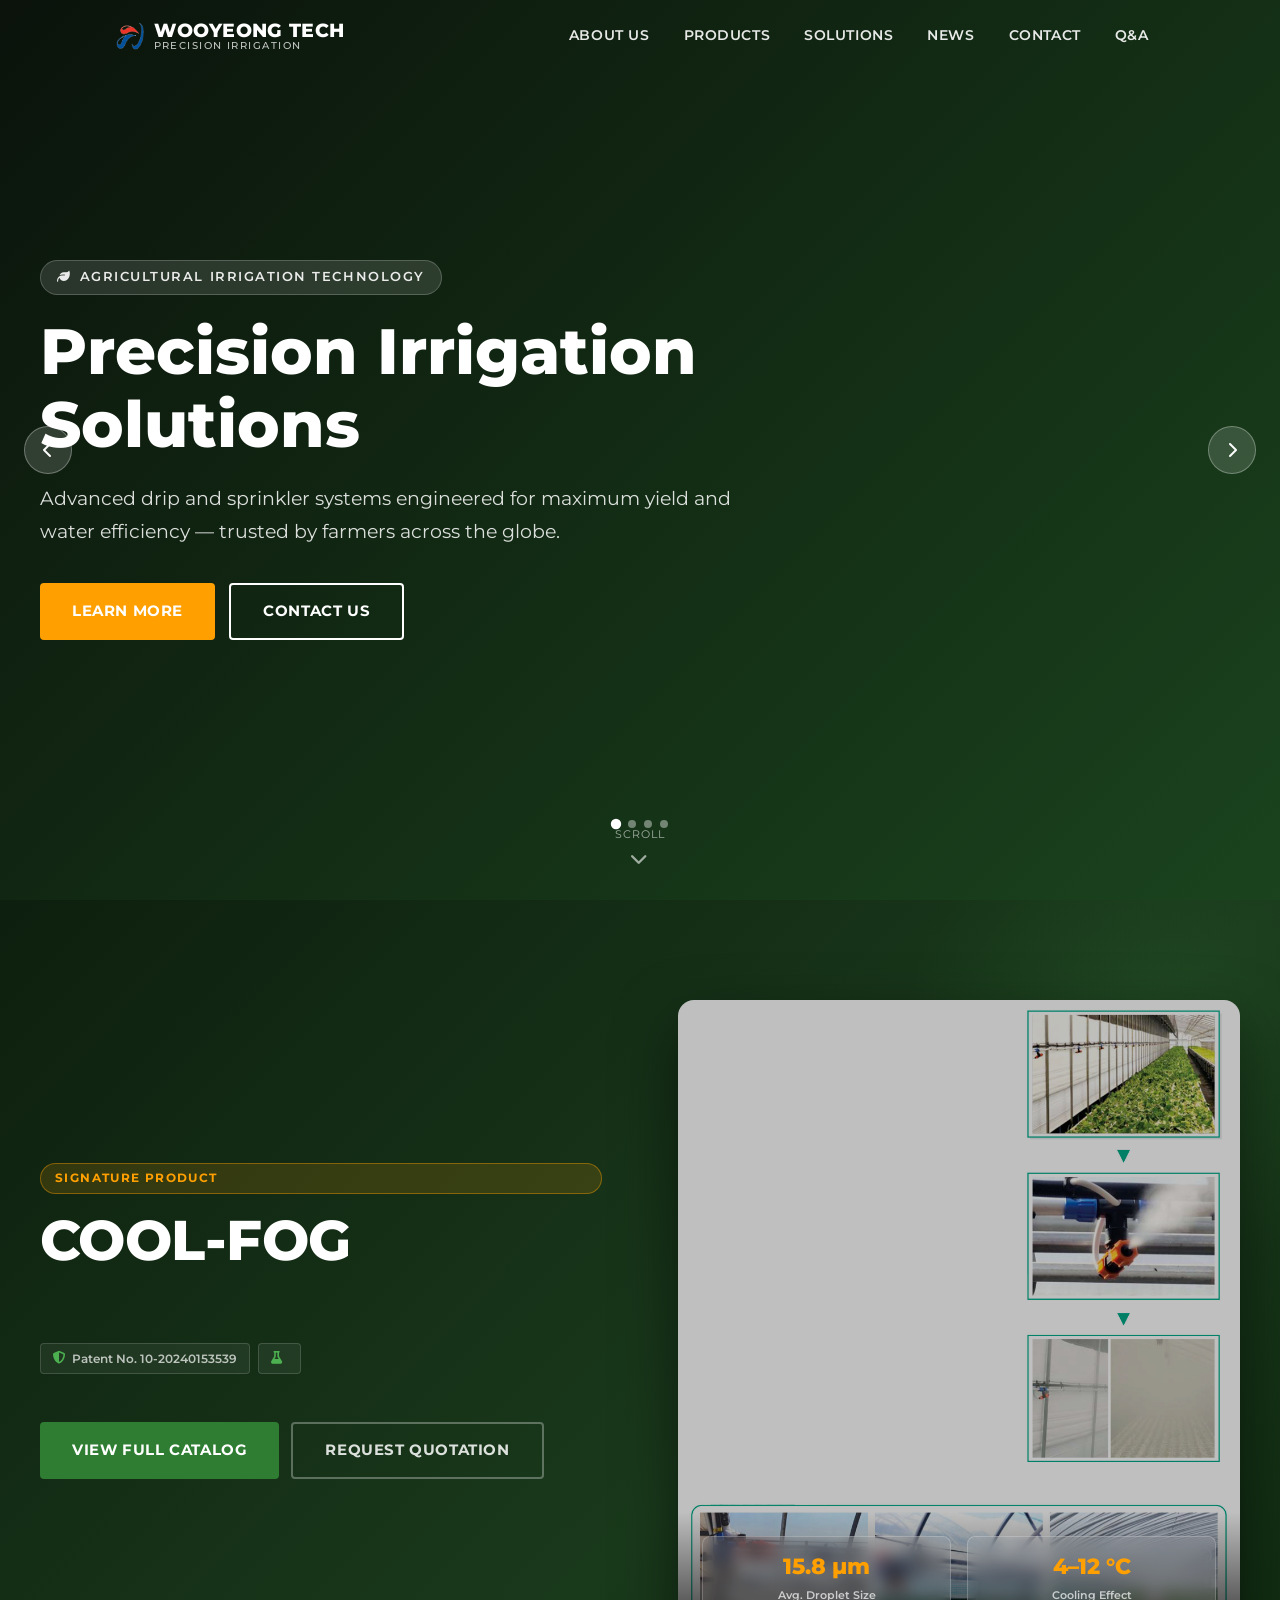
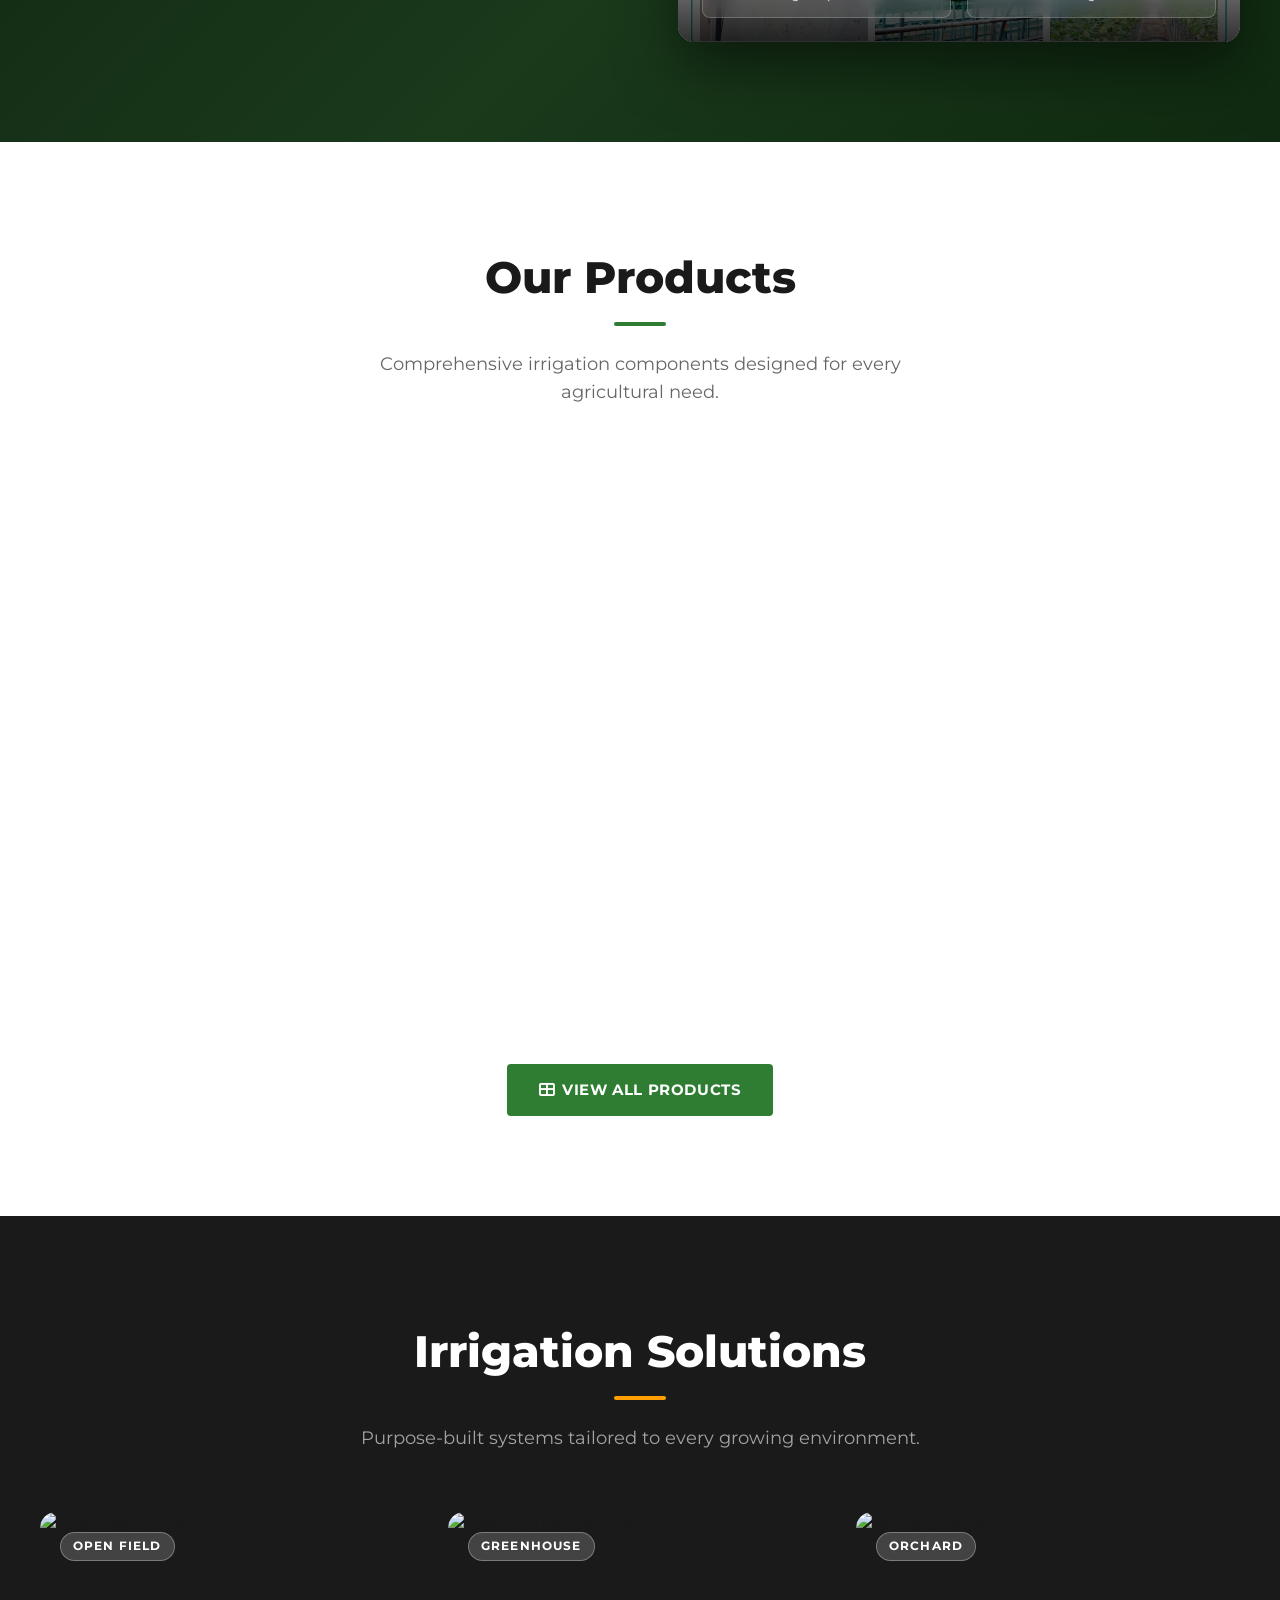
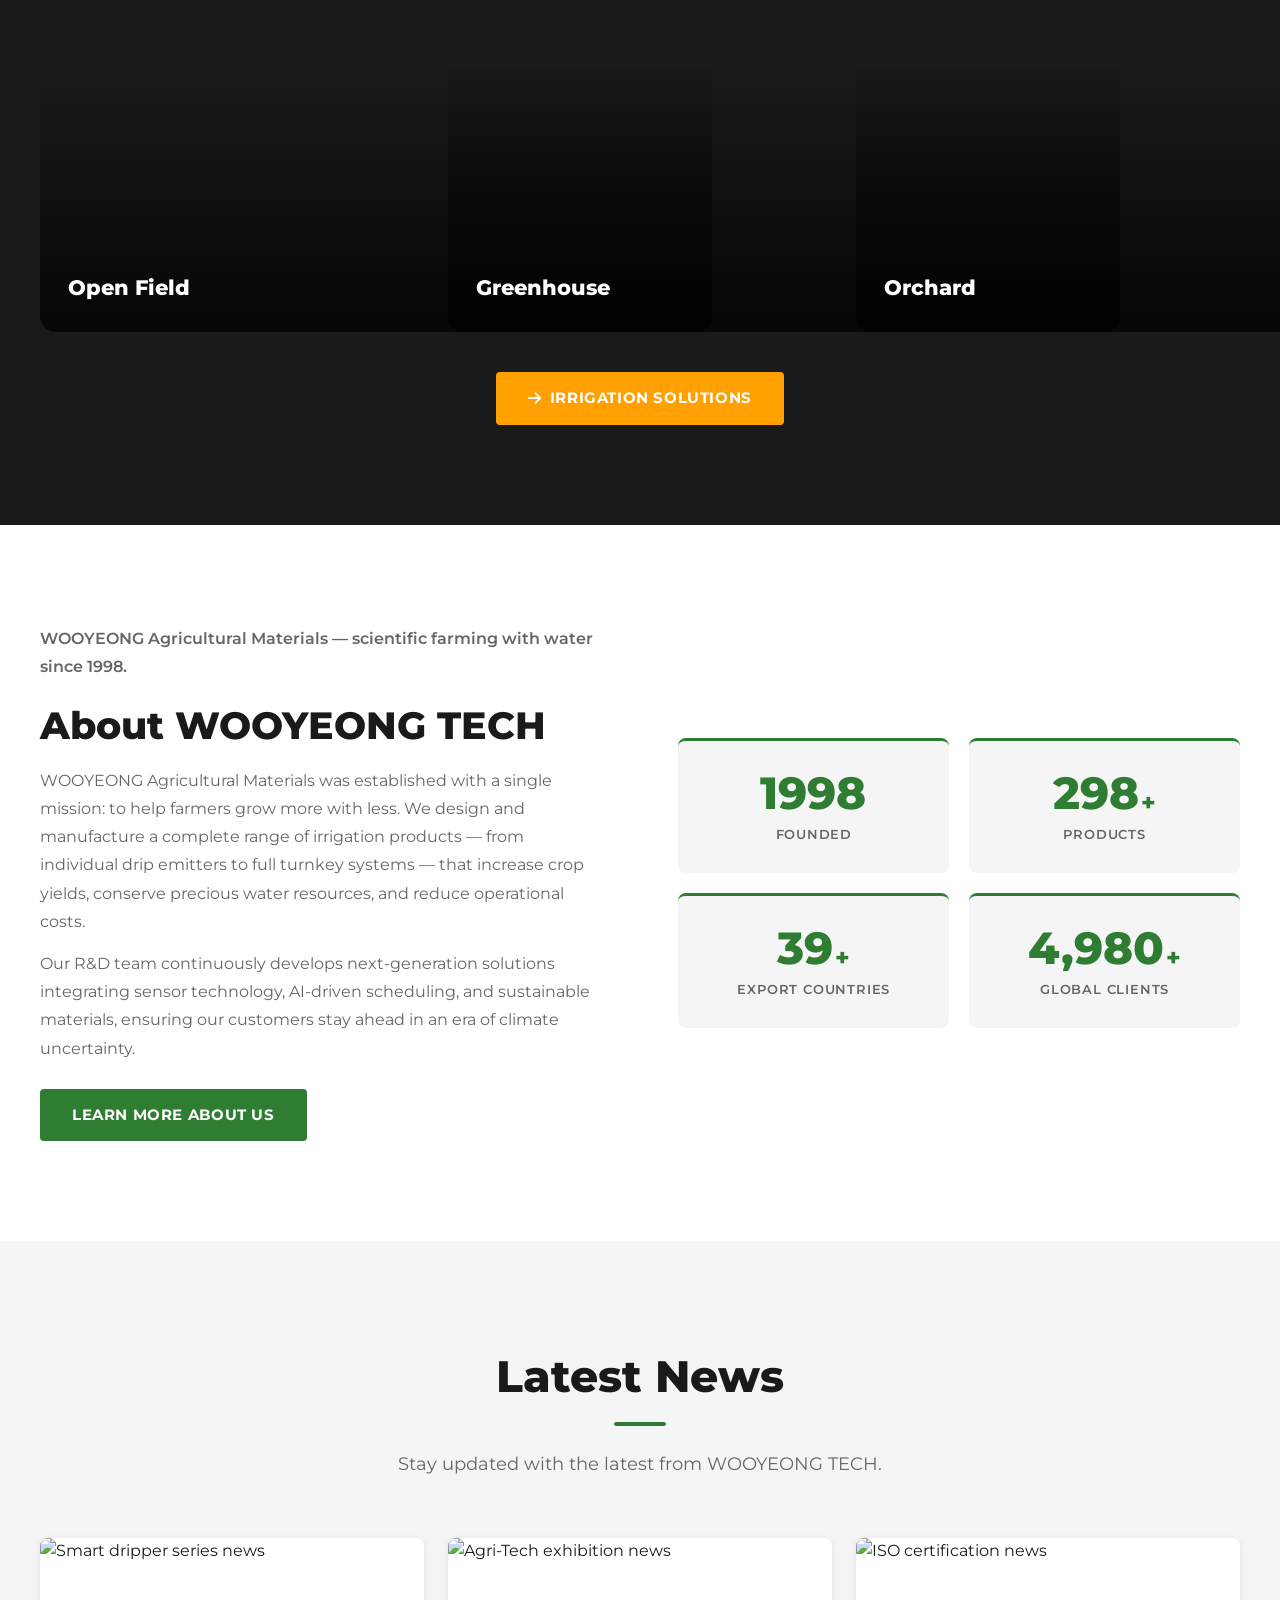
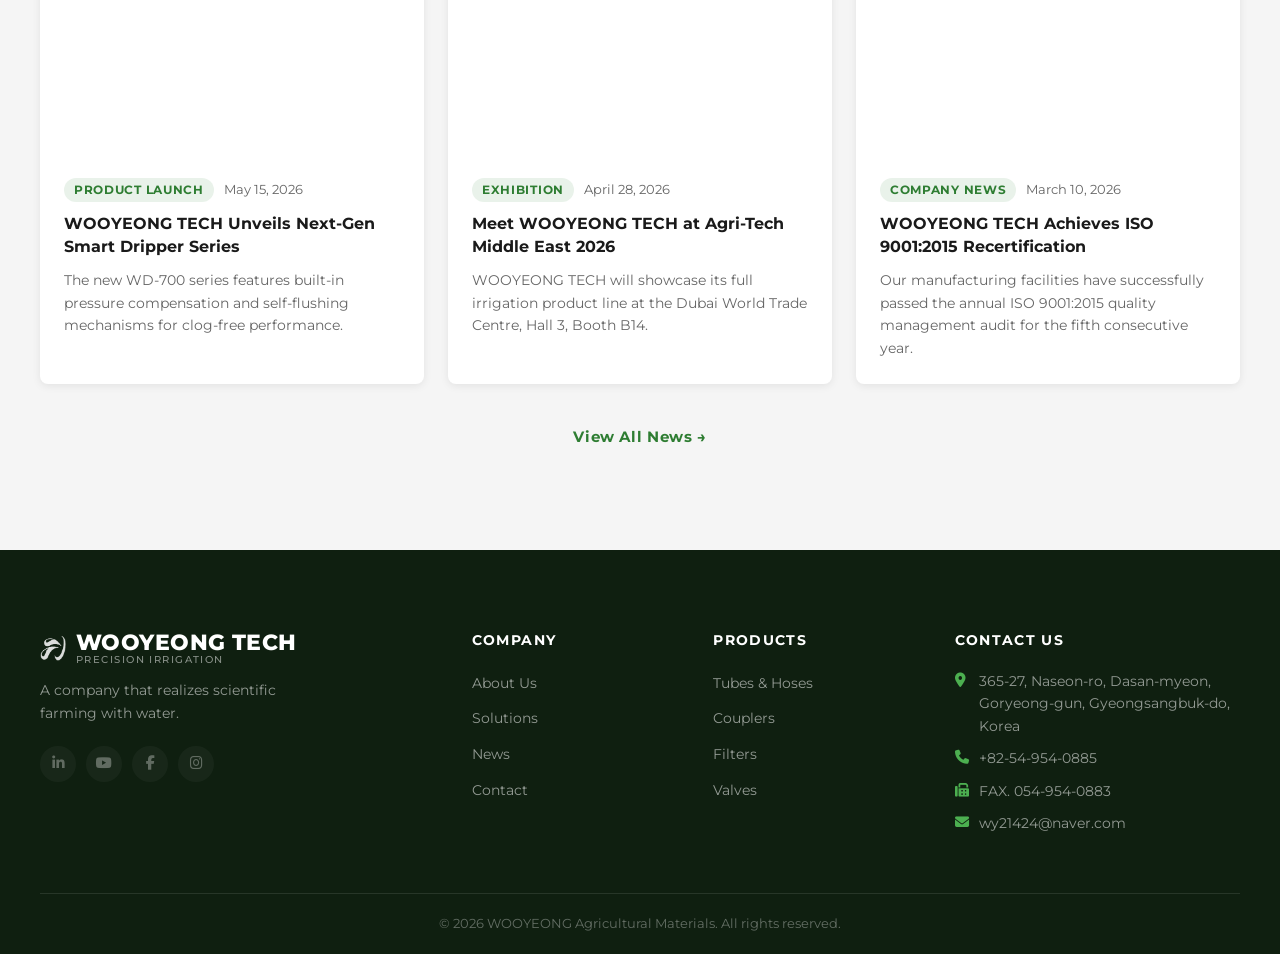
==== commit 1b235972: "feat: hero slider, sub-page hero images, news page nav fix - Replace static hero video with 4-slide " ====
--- a/index.html
+++ b/index.html
@@ -11,6 +11,16 @@
 
   <!-- Main stylesheet -->
   <link rel="stylesheet" href="css/style.css" />
+  <!-- Favicon -->
+  <link rel="icon" type="image/x-icon" href="favicon.ico" />
+  <link rel="apple-touch-icon" href="apple-touch-icon.png" />
+  <!-- OG / Social -->
+  <meta property="og:type" content="website" />
+  <meta property="og:url" content="https://wooyeongtech.com/" />
+  <meta property="og:title" content="WOOYEONG TECH — Precision Irrigation Solutions" />
+  <meta property="og:description" content="Advanced drip and sprinkler irrigation systems for agriculture. Trusted by farmers in 40+ countries." />
+  <meta property="og:image" content="https://wooyeongtech.com/images/field_factory_wide.jpg" />
+  <meta name="twitter:card" content="summary_large_image" />
 </head>
 <body>
 
@@ -65,24 +75,24 @@
        HERO
   ═══════════════════════════════════════════════════════ -->
   <section id="hero" aria-label="Hero">
-    <video class="hero-video" autoplay muted loop playsinline preload="none"
-           data-i18n-alt="alt_hero_video">
-      <source src="videos/factory_auto.mp4" type="video/mp4" />
-    </video>
+
+    <!-- Slides -->
+    <div class="hero-slider" id="hero-slider">
+      <!-- Slide 1: Video -->
+      <div class="hero-slide hero-slide--active">
+        <video class="hero-video" autoplay muted loop playsinline preload="auto">
+          <source src="videos/factory_auto.mp4" type="video/mp4" />
+        </video>
+      </div>
+      <!-- Slide 2 -->
+      <div class="hero-slide" style="background-image:url('images/field_pe_pipe.jpg');"></div>
+      <!-- Slide 3 -->
+      <div class="hero-slide" style="background-image:url('images/field_factory_wide.jpg');"></div>
+      <!-- Slide 4 -->
+      <div class="hero-slide" style="background-image:url('images/field_warehouse.jpg');"></div>
+    </div>
+
     <div class="hero-overlay" aria-hidden="true"></div>
-
-    <!-- Fallback bg image when video not available -->
-    <style>
-      .hero-video:not([src*=".mp4"]),
-      .hero-video[src=""] {
-        display: none;
-      }
-      #hero {
-        background-image: url('images/field_factory_wide.jpg');
-        background-size: cover;
-        background-position: center;
-      }
-    </style>
 
     <div class="container">
       <div class="hero-content">
@@ -98,6 +108,17 @@
         </div>
       </div>
     </div>
+
+    <!-- Prev / Next arrows -->
+    <button class="hero-arrow hero-arrow--prev" id="hero-prev" aria-label="Previous slide">
+      <i class="fa-solid fa-chevron-left"></i>
+    </button>
+    <button class="hero-arrow hero-arrow--next" id="hero-next" aria-label="Next slide">
+      <i class="fa-solid fa-chevron-right"></i>
+    </button>
+
+    <!-- Dot indicators -->
+    <div class="hero-dots" id="hero-dots" aria-label="Slide indicators"></div>
 
     <div class="hero-scroll" aria-hidden="true">
       <span data-i18n="hero_scroll">Scroll</span>
--- a/css/style.css
+++ b/css/style.css
@@ -300,12 +300,69 @@
   background: #1a2e1b;
 }
 
-.hero-video {
+/* Hero Slider */
+.hero-slider {
   position: absolute;
   inset: 0;
+  z-index: 0;
+}
+.hero-slide {
+  position: absolute;
+  inset: 0;
+  background-size: cover;
+  background-position: center;
+  opacity: 0;
+  transition: opacity 1.2s ease;
+}
+.hero-slide--active { opacity: 1; }
+
+.hero-video {
   width: 100%; height: 100%;
   object-fit: cover;
-  opacity: 0.55;
+  opacity: 0.75;
+}
+
+/* Arrows */
+.hero-arrow {
+  position: absolute;
+  top: 50%;
+  transform: translateY(-50%);
+  z-index: 3;
+  width: 48px; height: 48px;
+  border-radius: 50%;
+  background: rgba(255,255,255,0.15);
+  border: 1px solid rgba(255,255,255,0.3);
+  color: #fff;
+  font-size: 1rem;
+  display: flex; align-items: center; justify-content: center;
+  cursor: pointer;
+  transition: background var(--transition);
+}
+.hero-arrow:hover { background: rgba(255,255,255,0.3); }
+.hero-arrow--prev { left: 24px; }
+.hero-arrow--next { right: 24px; }
+
+/* Dots */
+.hero-dots {
+  position: absolute;
+  bottom: 72px;
+  left: 50%;
+  transform: translateX(-50%);
+  z-index: 3;
+  display: flex;
+  gap: 8px;
+}
+.hero-dot {
+  width: 8px; height: 8px;
+  border-radius: 50%;
+  background: rgba(255,255,255,0.4);
+  border: none;
+  cursor: pointer;
+  transition: background var(--transition), transform var(--transition);
+}
+.hero-dot--active {
+  background: #fff;
+  transform: scale(1.3);
 }
 
 .hero-overlay {
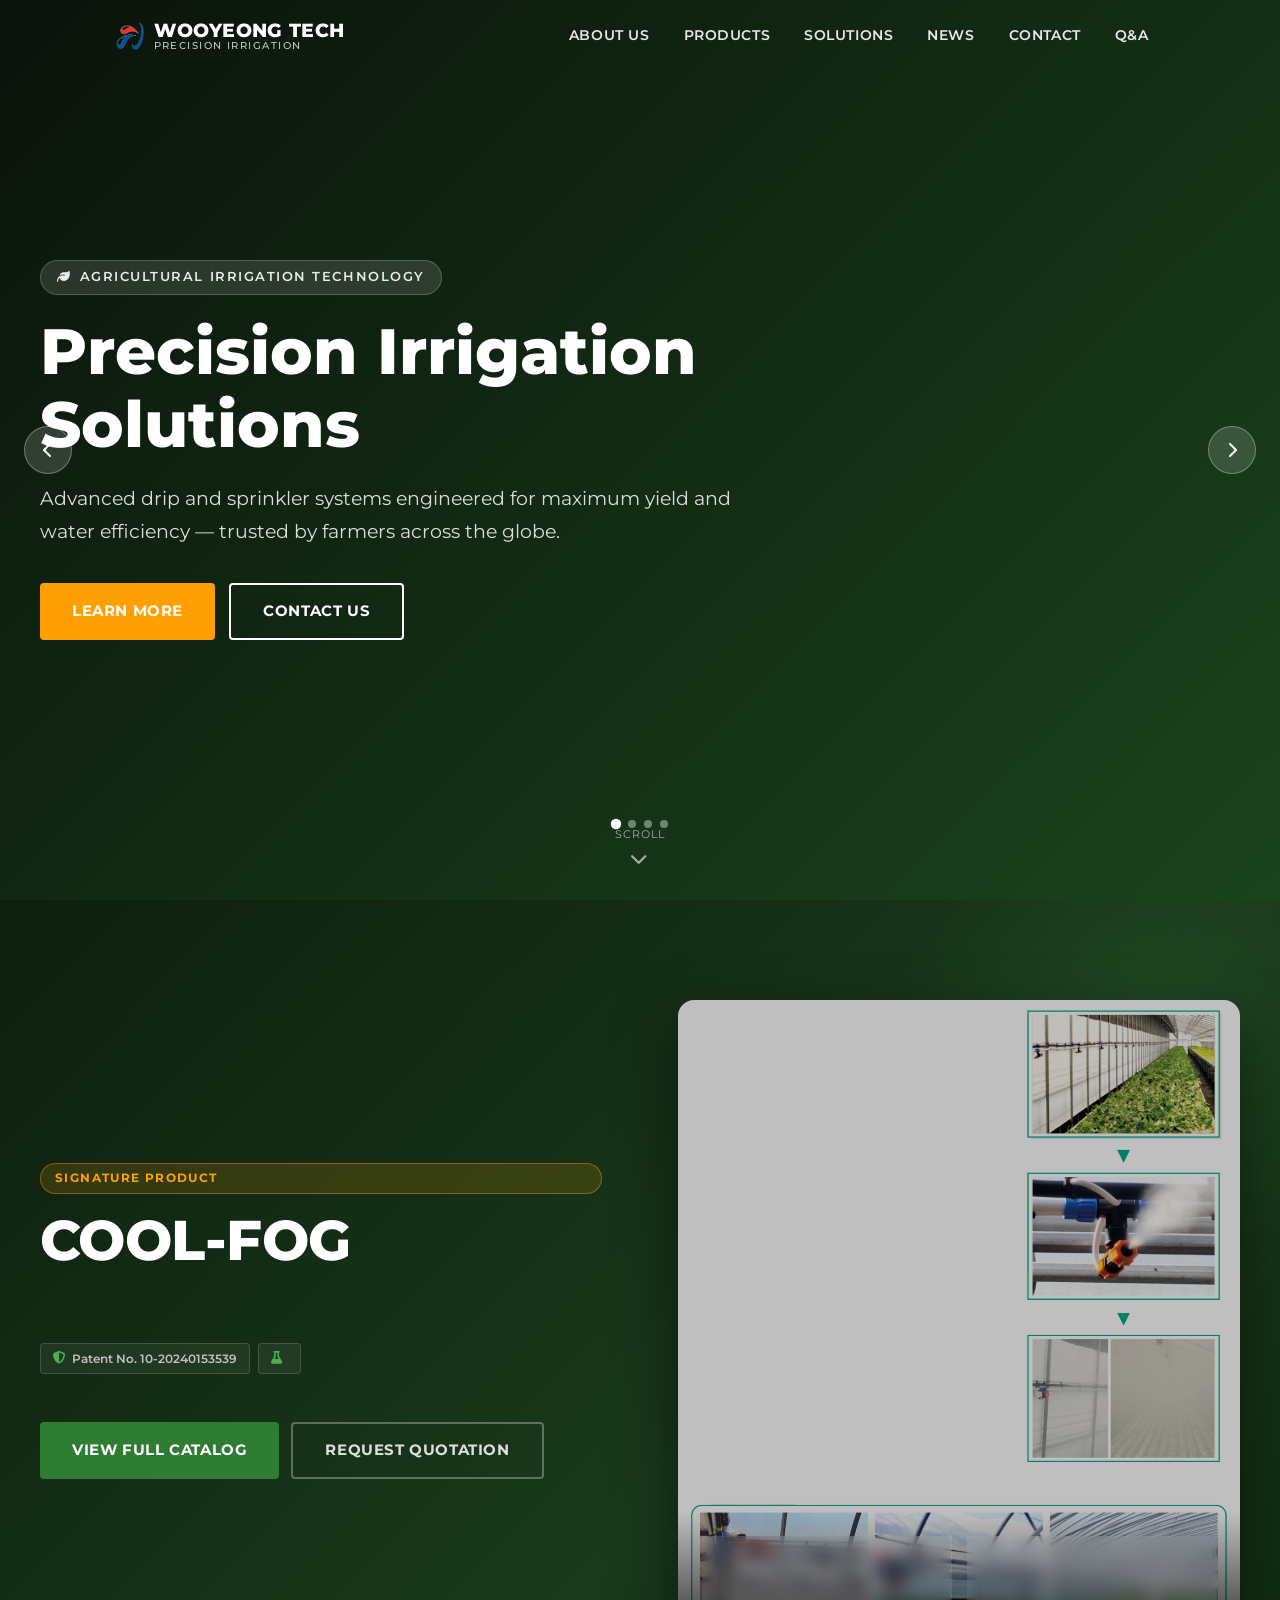
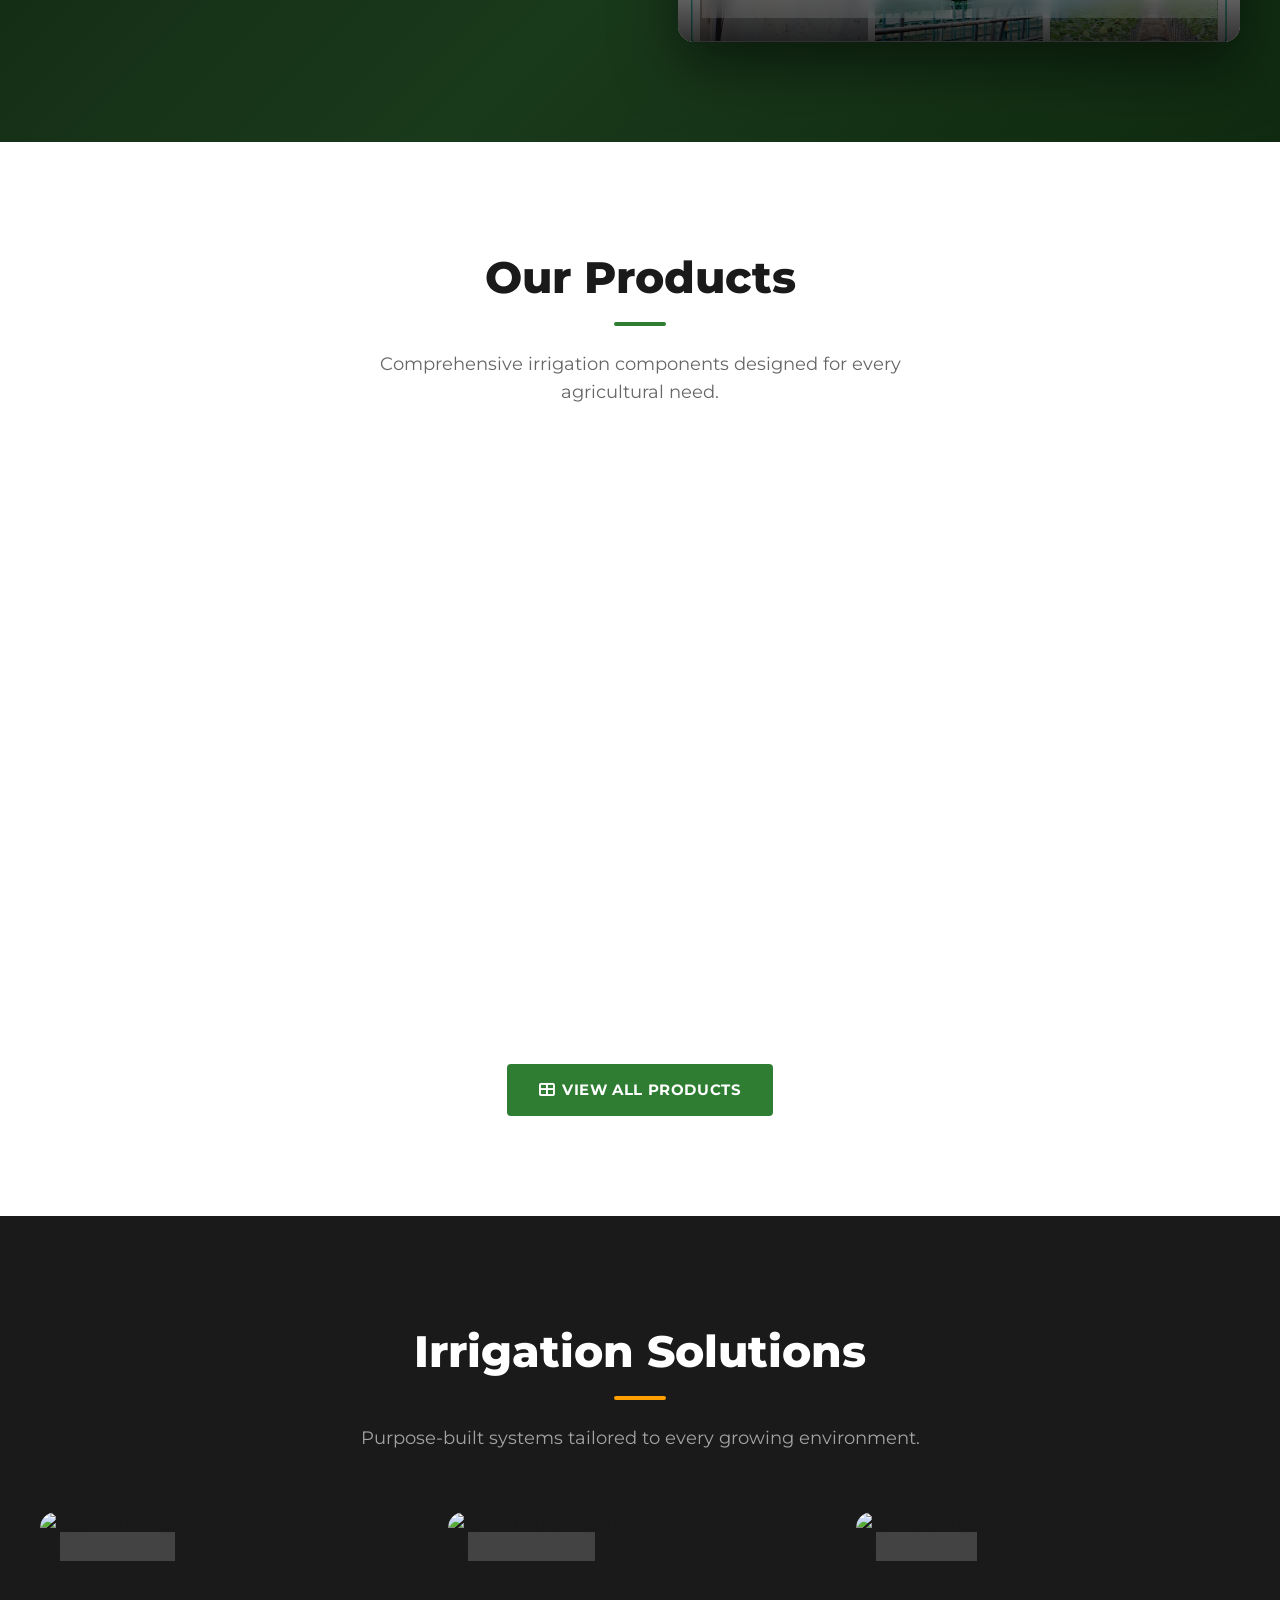
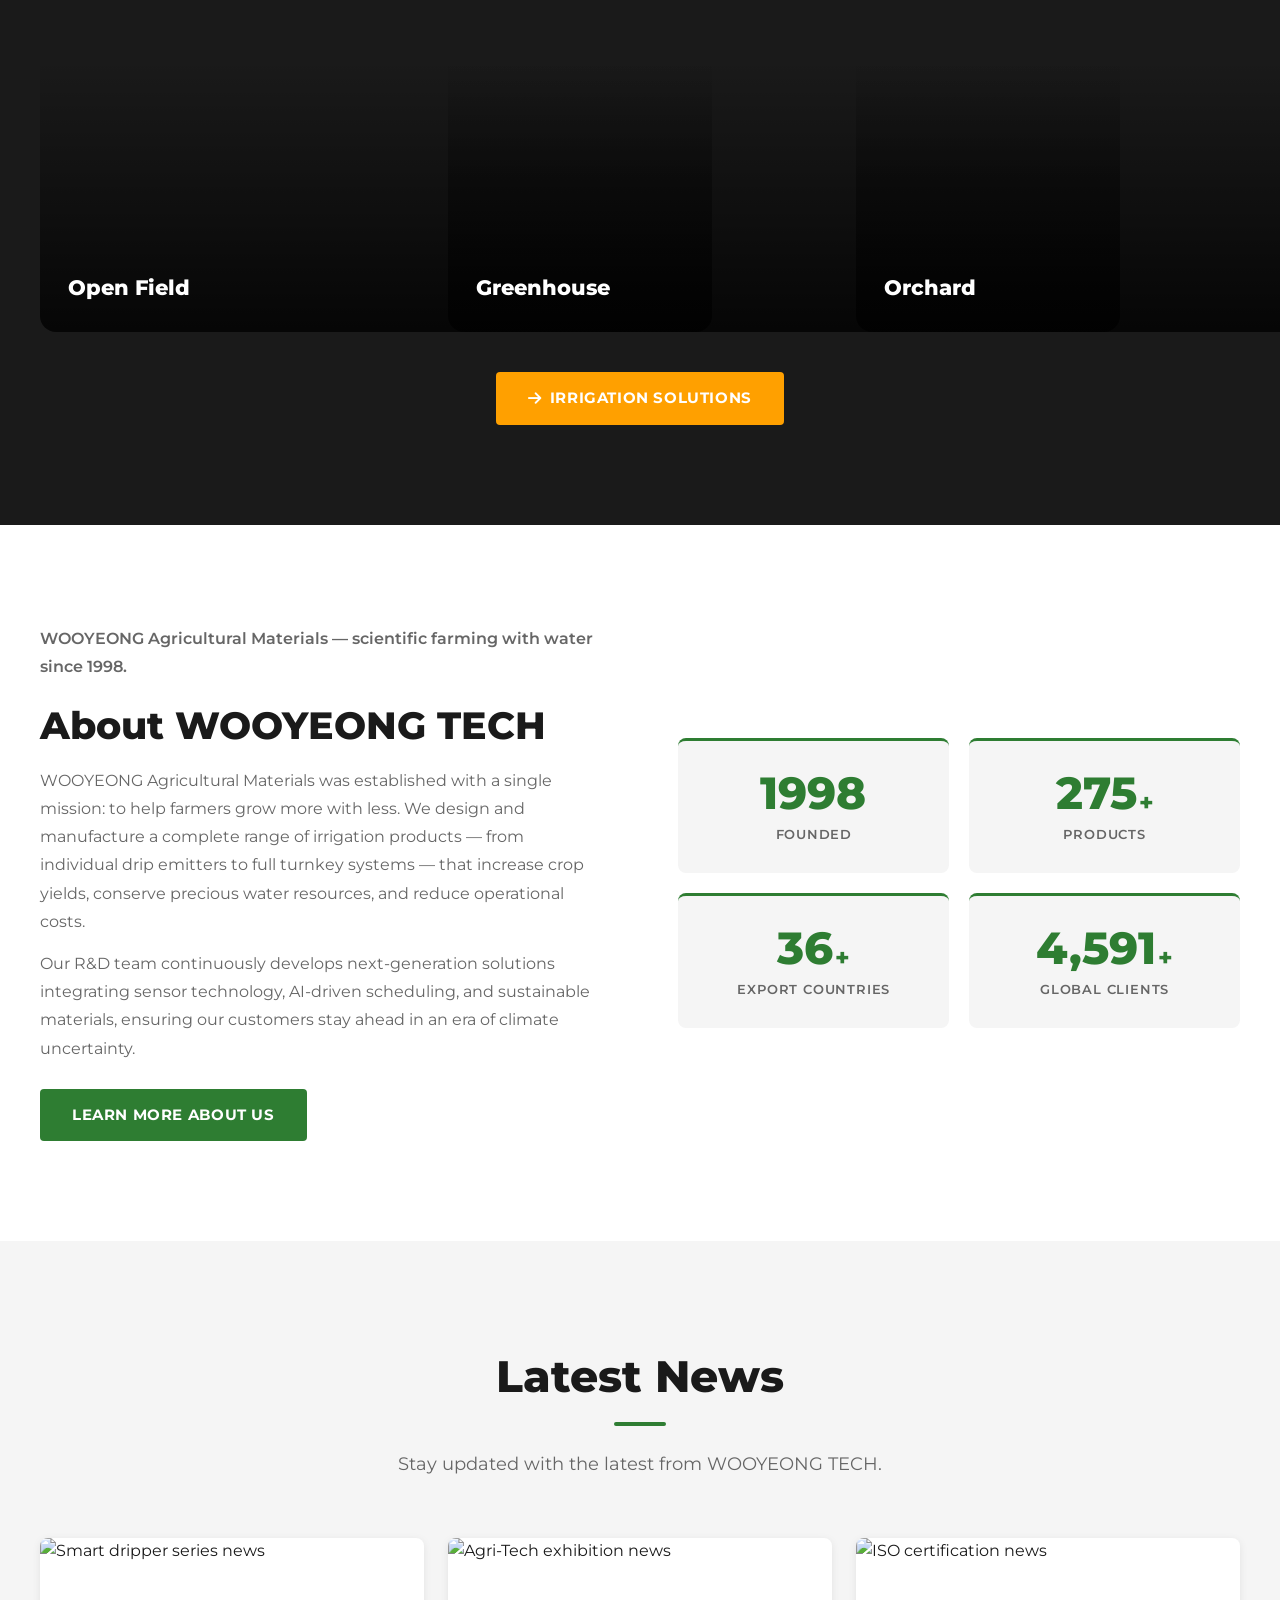
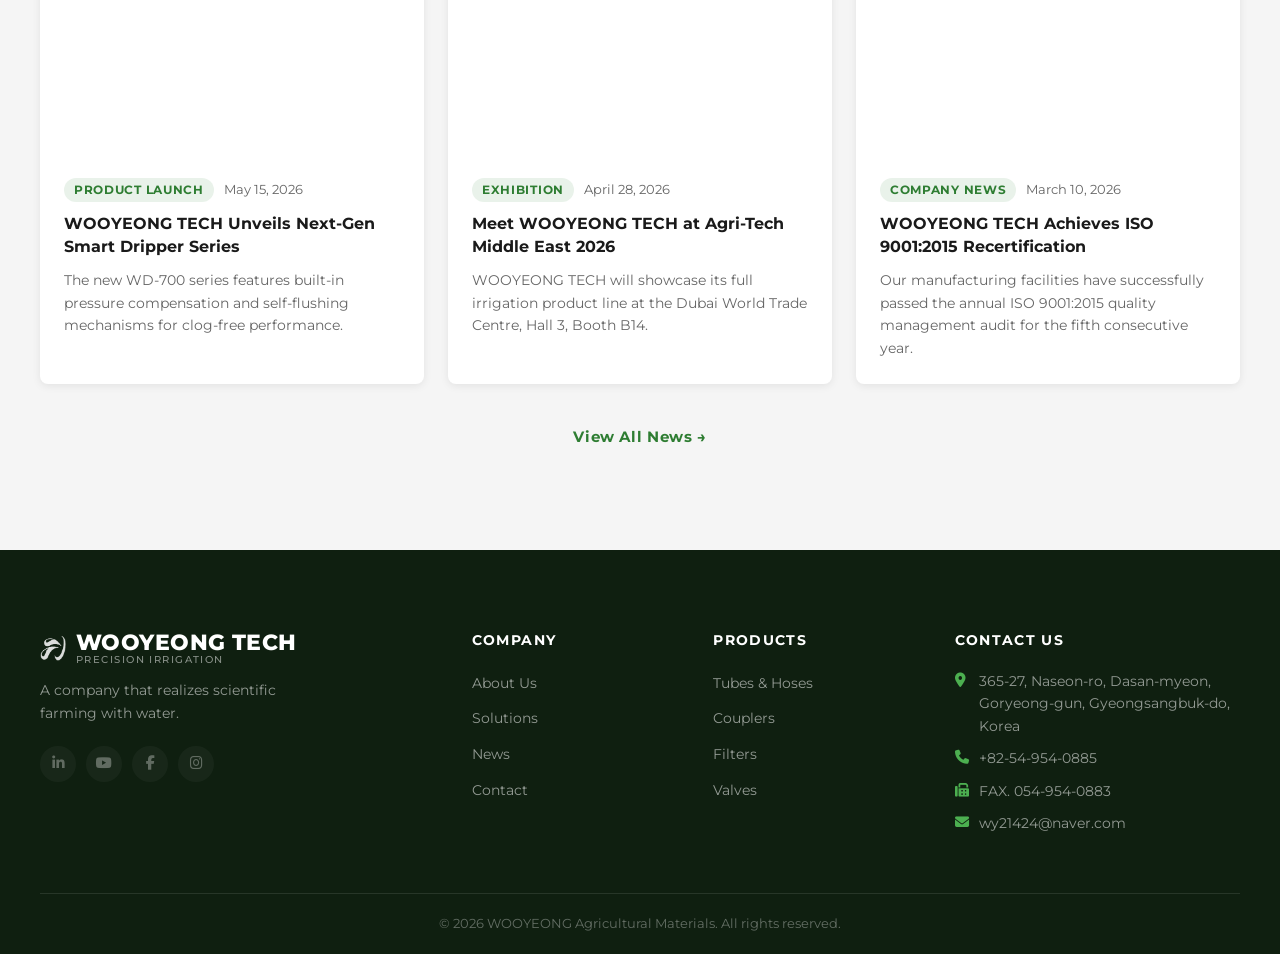
==== commit ffee229c: "feat: add second video slide, replace 3rd image slide - Convert MVI_2932.MOV → factory_field.mp4 (80" ====
--- a/index.html
+++ b/index.html
@@ -84,10 +84,14 @@
           <source src="videos/factory_auto.mp4" type="video/mp4" />
         </video>
       </div>
-      <!-- Slide 2 -->
+      <!-- Slide 2: Video 2 -->
+      <div class="hero-slide">
+        <video class="hero-video" muted loop playsinline preload="none">
+          <source src="videos/factory_field.mp4" type="video/mp4" />
+        </video>
+      </div>
+      <!-- Slide 3 -->
       <div class="hero-slide" style="background-image:url('images/field_pe_pipe.jpg');"></div>
-      <!-- Slide 3 -->
-      <div class="hero-slide" style="background-image:url('images/field_factory_wide.jpg');"></div>
       <!-- Slide 4 -->
       <div class="hero-slide" style="background-image:url('images/field_warehouse.jpg');"></div>
     </div>
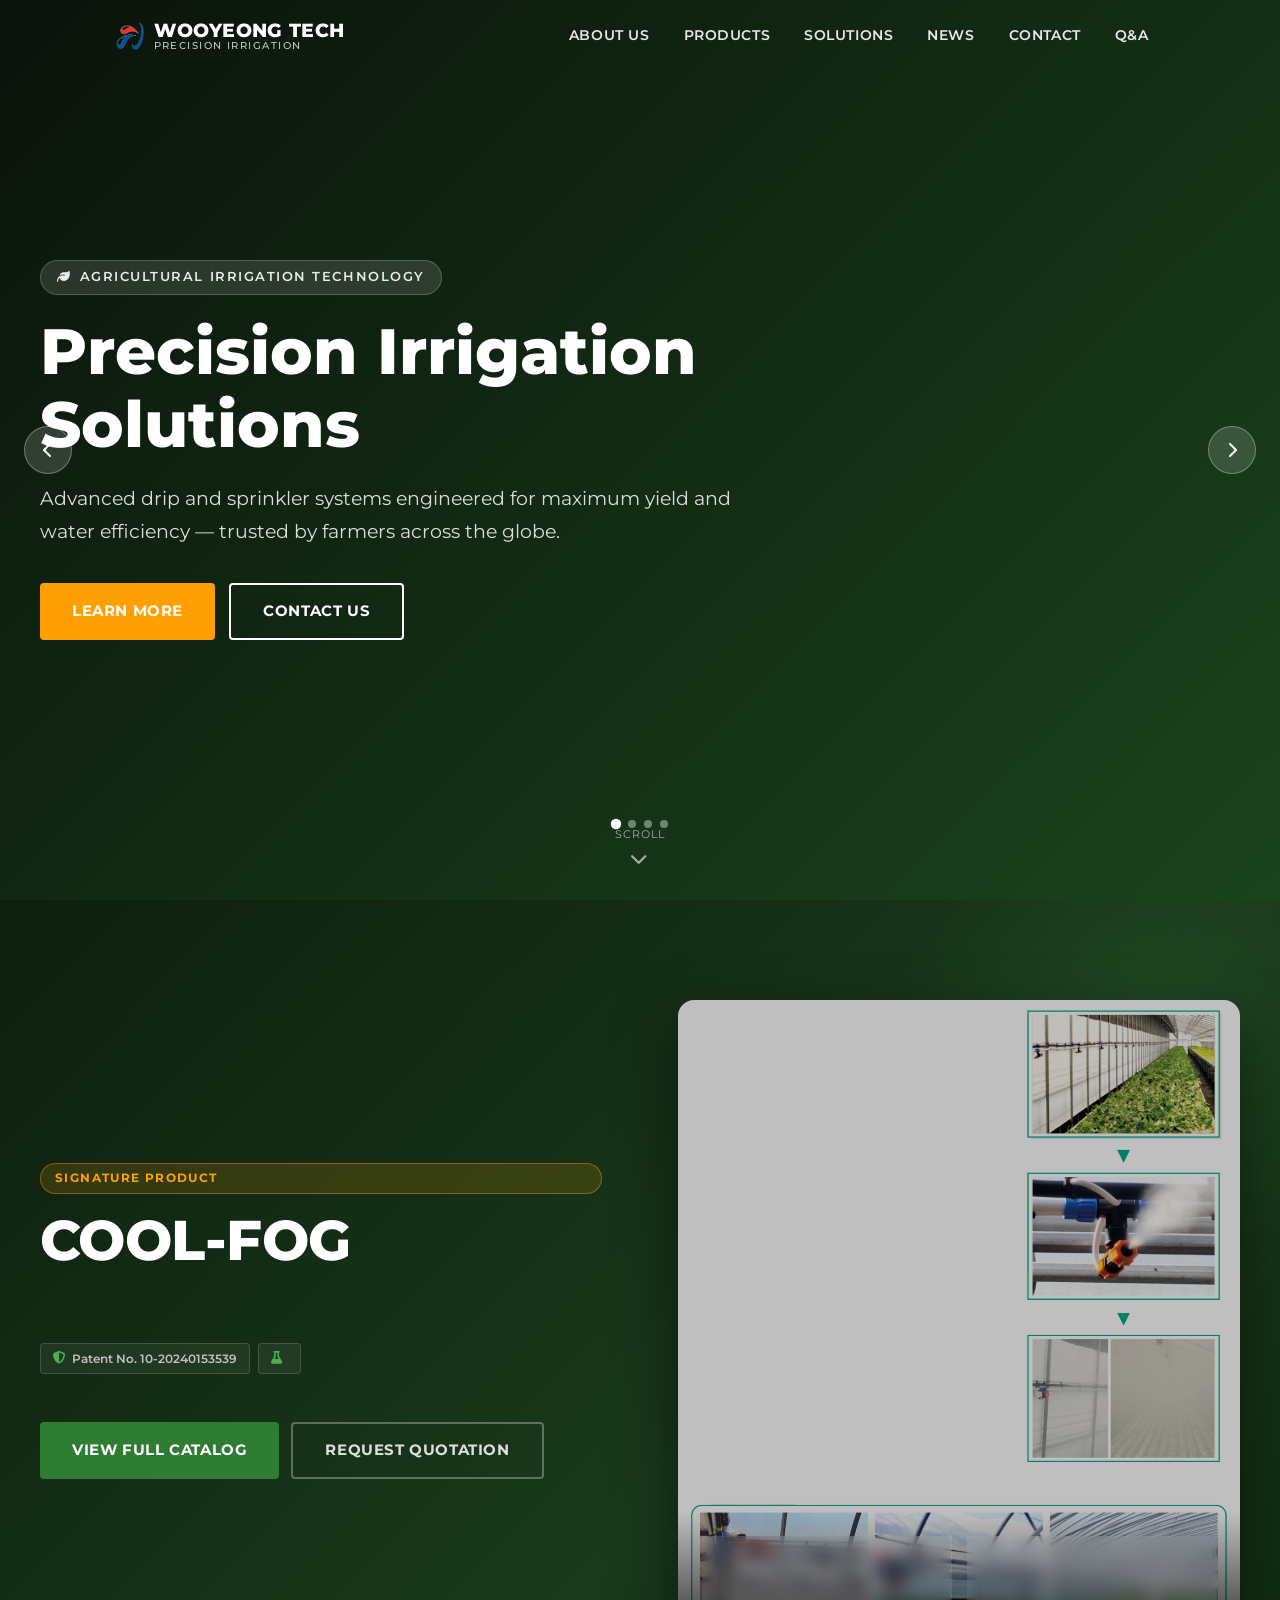
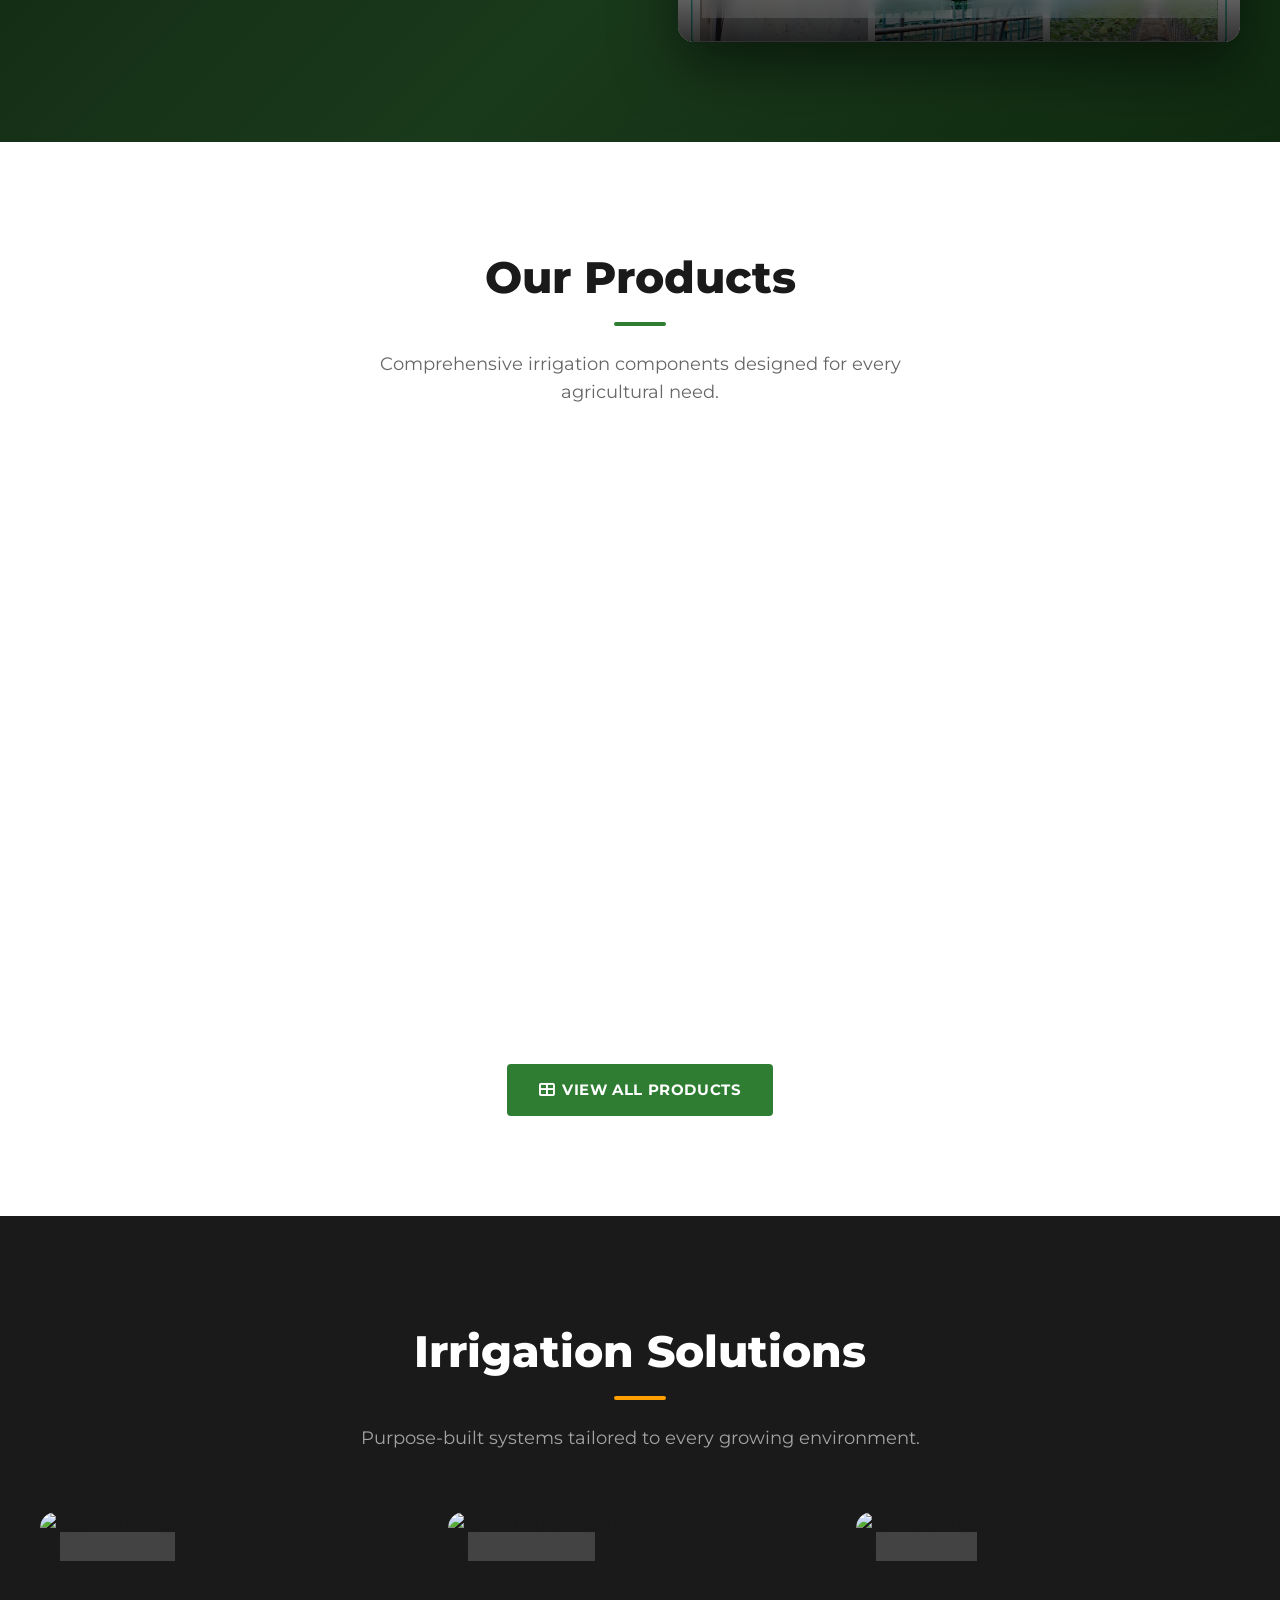
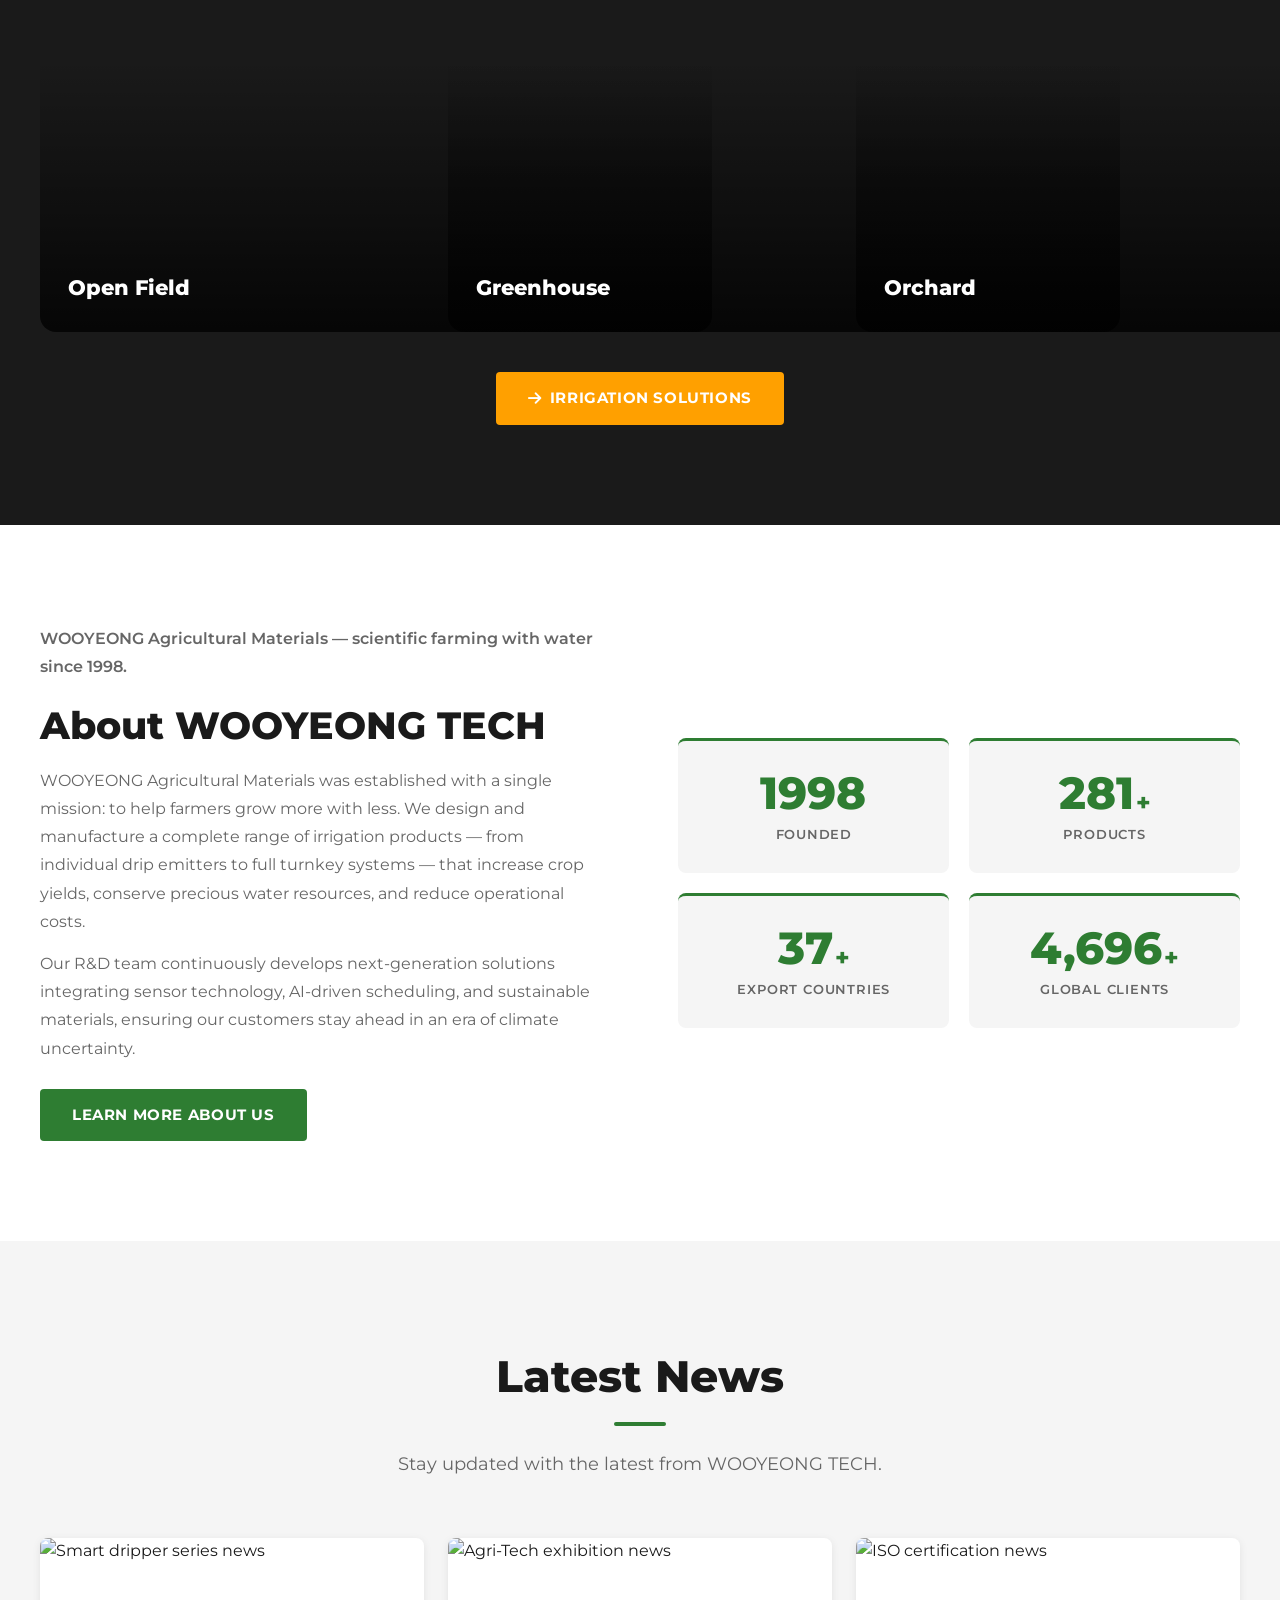
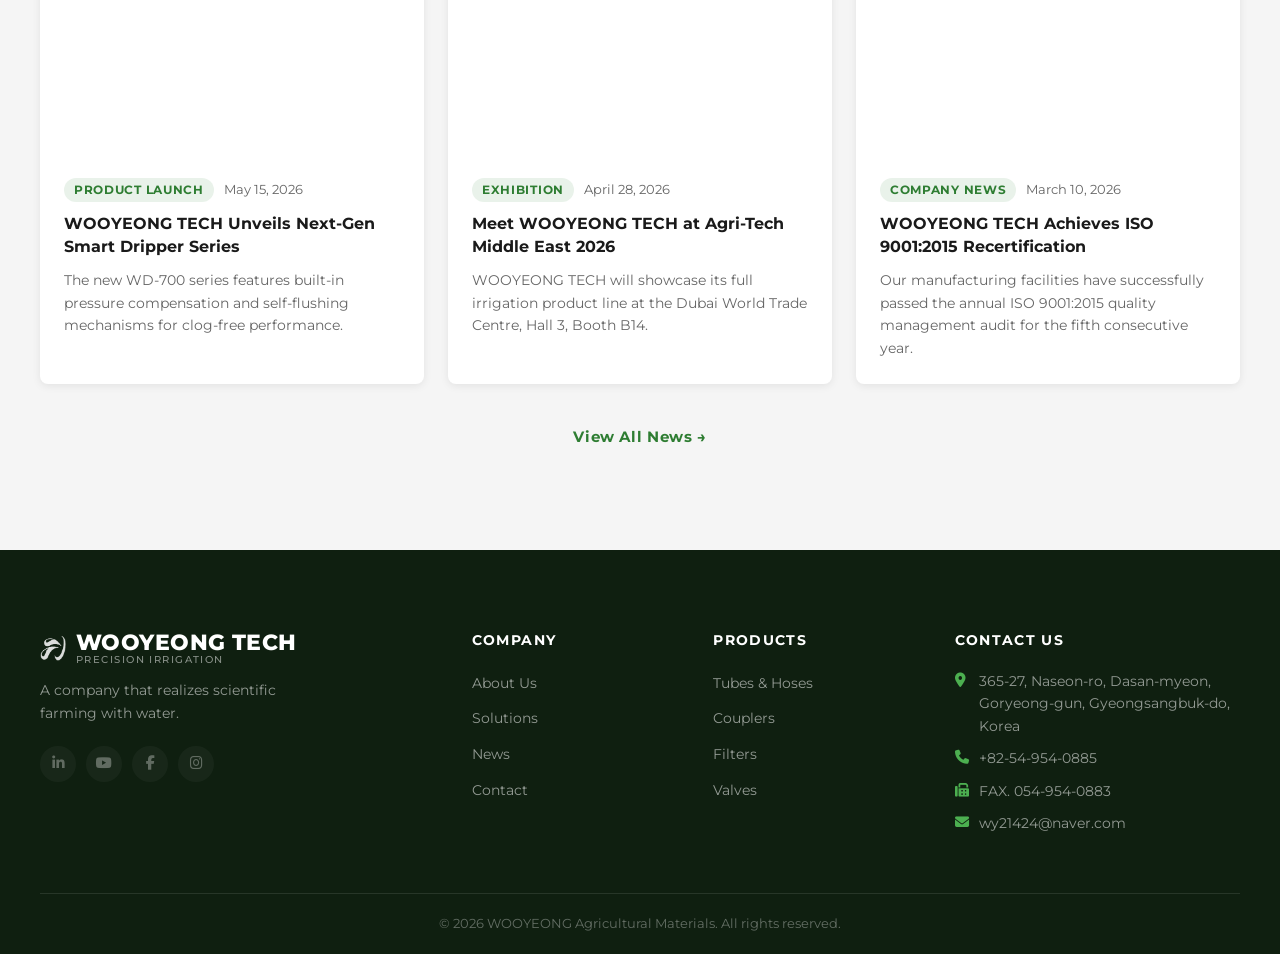
==== commit cddc5f96: "fix: reorder hero slides — video1, image1, video2, image2 Co-Authored-By: Claude Sonnet 4.6 <noreply" ====
--- a/index.html
+++ b/index.html
@@ -84,14 +84,14 @@
           <source src="videos/factory_auto.mp4" type="video/mp4" />
         </video>
       </div>
-      <!-- Slide 2: Video 2 -->
+      <!-- Slide 2 -->
+      <div class="hero-slide" style="background-image:url('images/field_pe_pipe.jpg');"></div>
+      <!-- Slide 3: Video 2 -->
       <div class="hero-slide">
         <video class="hero-video" muted loop playsinline preload="none">
           <source src="videos/factory_field.mp4" type="video/mp4" />
         </video>
       </div>
-      <!-- Slide 3 -->
-      <div class="hero-slide" style="background-image:url('images/field_pe_pipe.jpg');"></div>
       <!-- Slide 4 -->
       <div class="hero-slide" style="background-image:url('images/field_warehouse.jpg');"></div>
     </div>
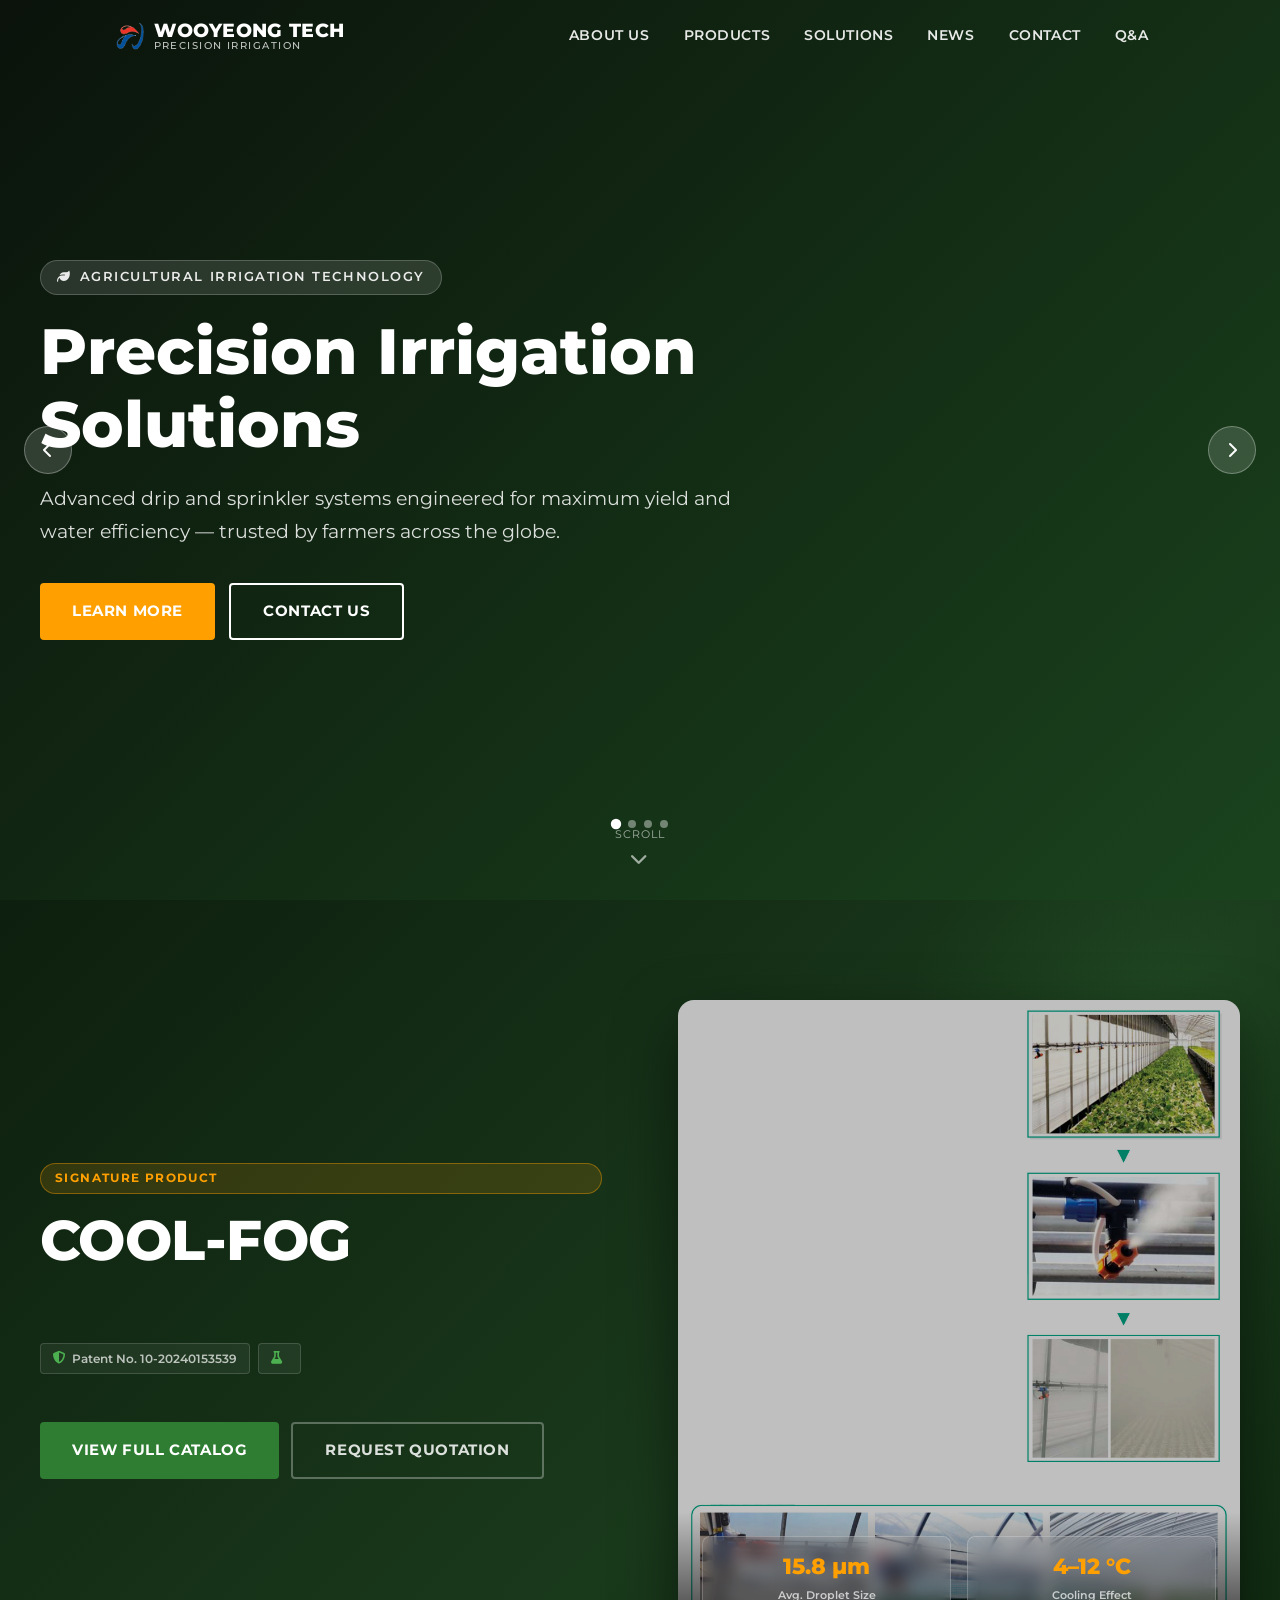
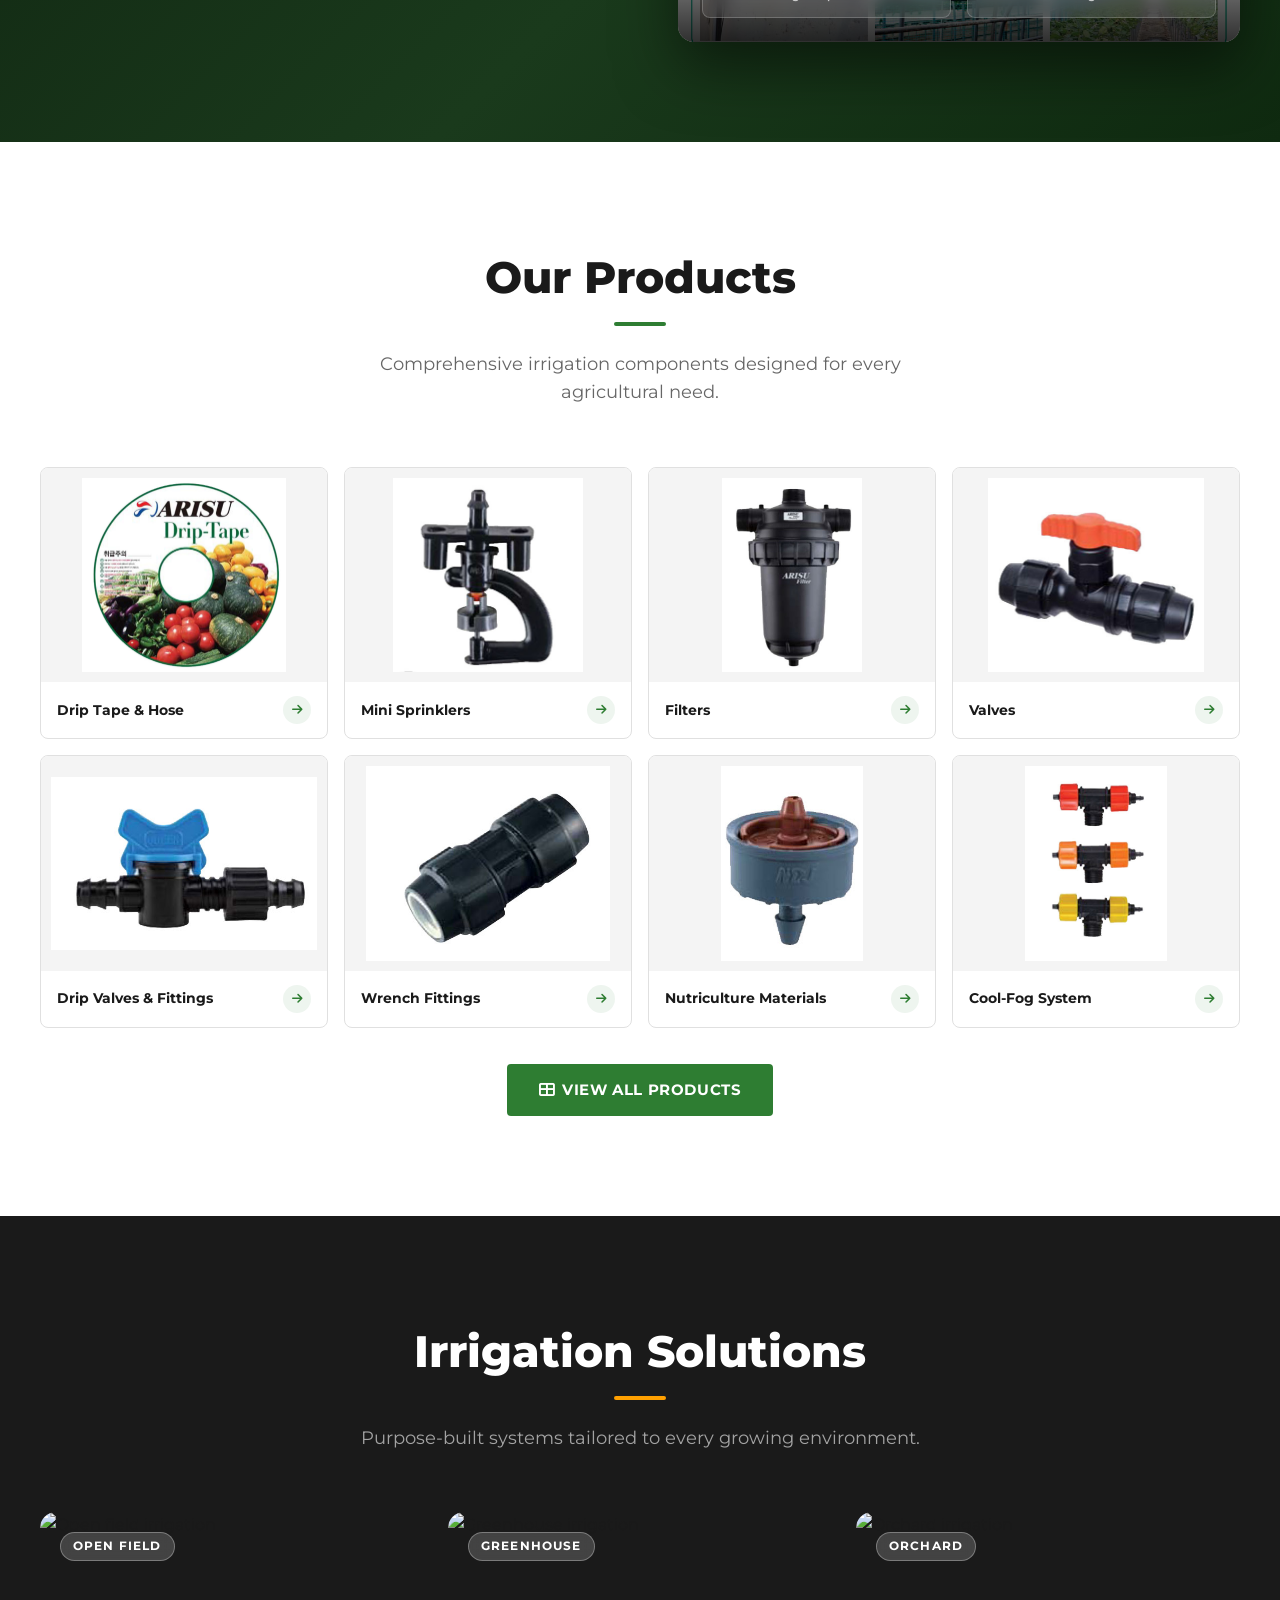
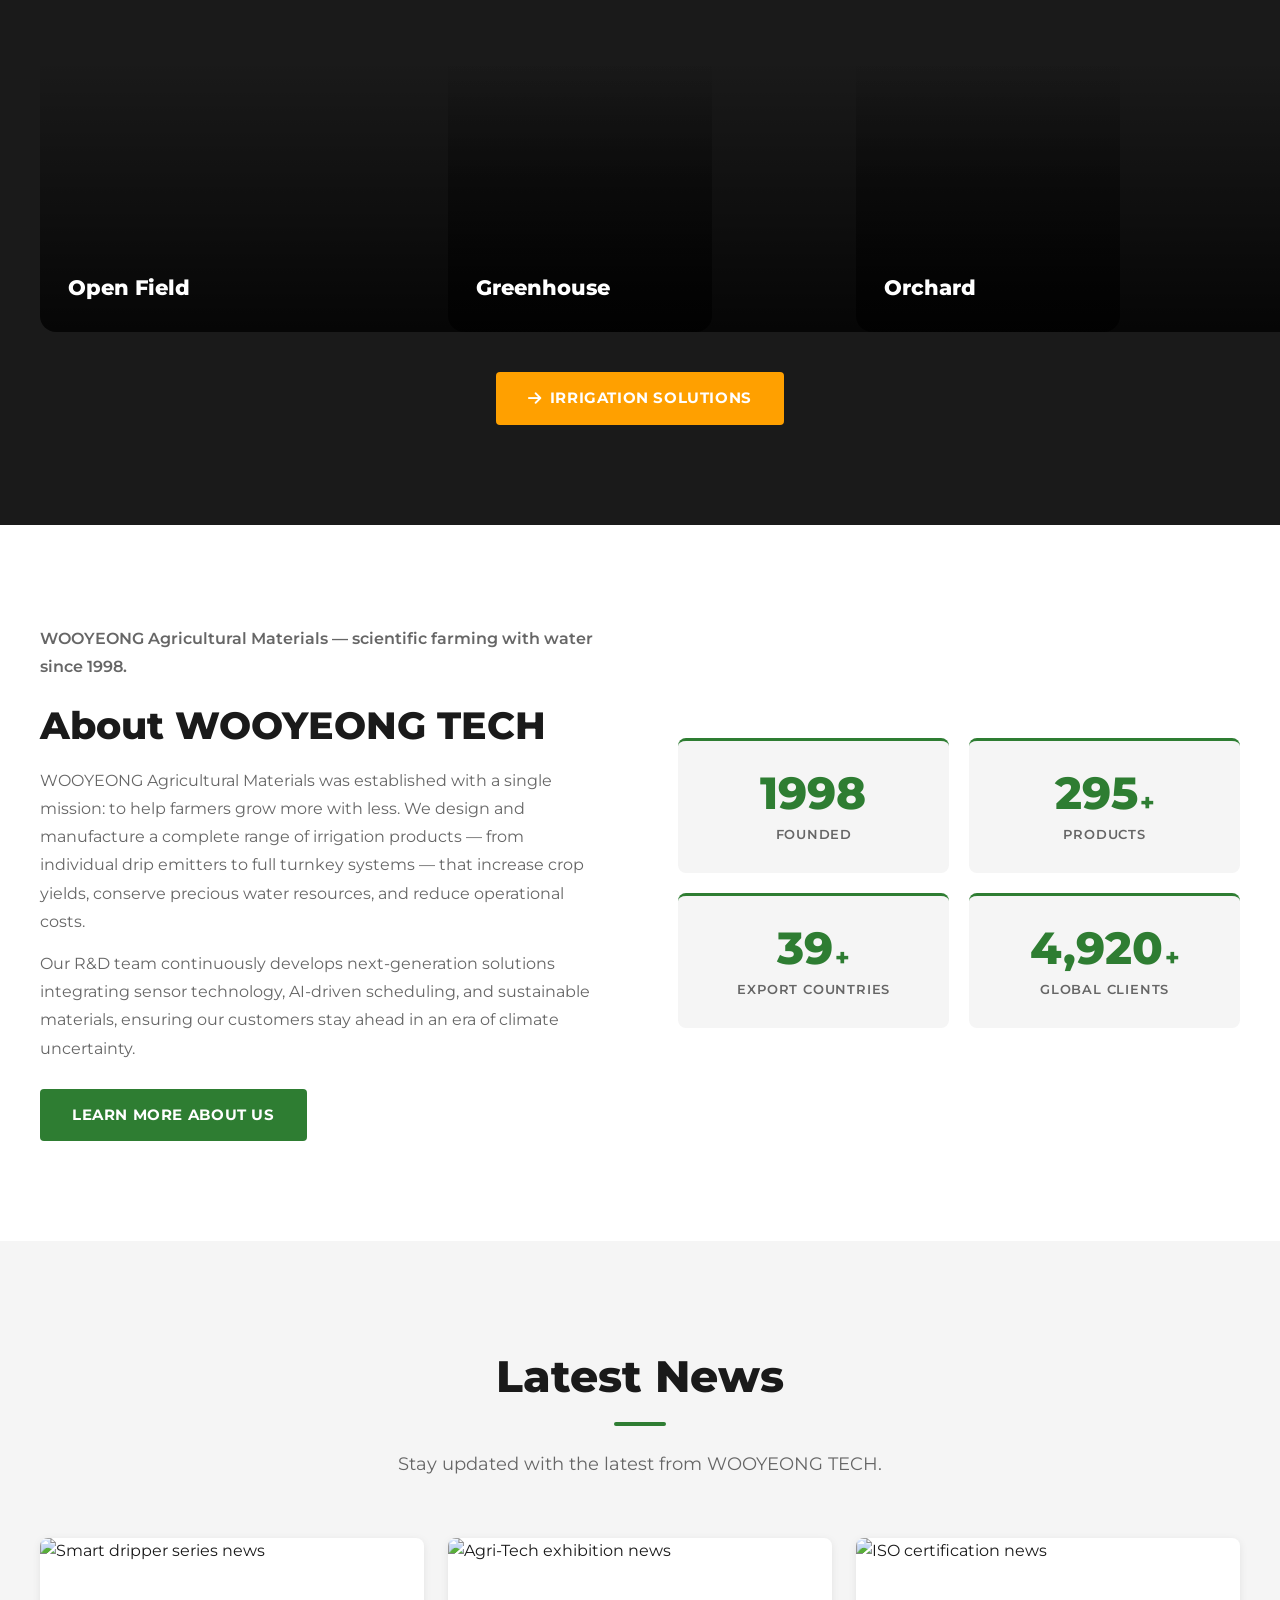
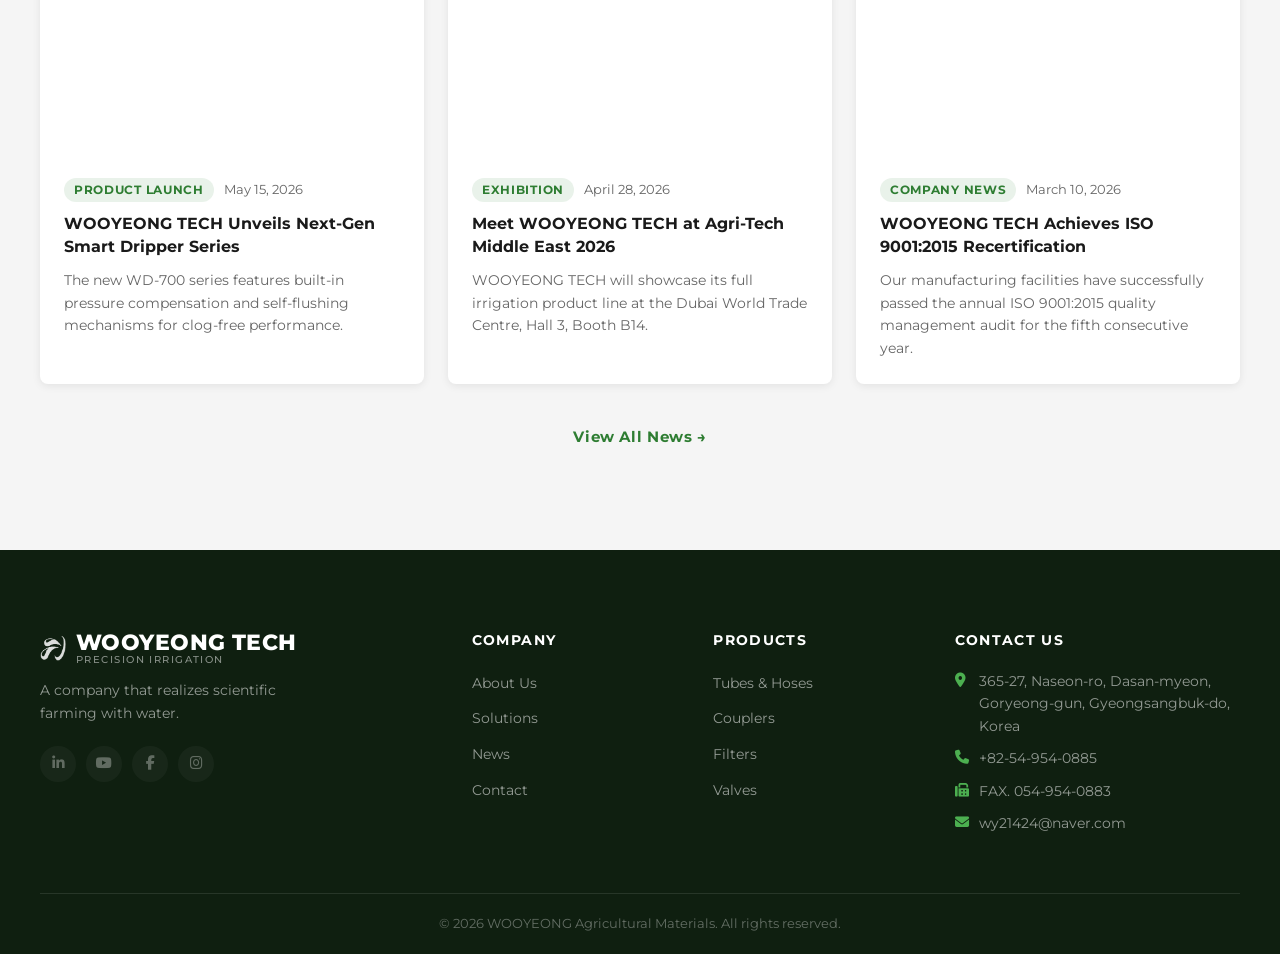
==== commit 04abaf0e: "feat: clean URLs — remove .html from all internal links Co-Authored-By: Claude Sonnet 4.6 <noreply@a" ====
--- a/index.html
+++ b/index.html
@@ -31,7 +31,7 @@
     <div class="container header-inner">
 
       <!-- Logo -->
-      <a href="index.html" class="logo" aria-label="Wooyoung Tech Home">
+      <a href="/" class="logo" aria-label="Wooyoung Tech Home">
         <img src="images/woo_transparent.png" alt="Wooyoung Tech" class="logo-img" width="28" height="28" />
         <div class="logo-text">
           <span class="logo-main">WOOYEONG TECH</span>
@@ -41,12 +41,12 @@
 
       <!-- Navigation -->
       <nav id="main-nav" role="navigation" aria-label="Main navigation">
-        <a href="about.html" data-i18n="nav_about">About Us</a>
-        <a href="products.html" data-i18n="nav_products">Products</a>
-        <a href="solutions.html" data-i18n="nav_solutions">Solutions</a>
-        <a href="news.html" data-i18n="nav_news">News</a>
-        <a href="contact.html" data-i18n="nav_contact">Contact</a>
-        <a href="faq.html" data-i18n="nav_faq">Q&amp;A</a>
+        <a href="about" data-i18n="nav_about">About Us</a>
+        <a href="products" data-i18n="nav_products">Products</a>
+        <a href="solutions" data-i18n="nav_solutions">Solutions</a>
+        <a href="news" data-i18n="nav_news">News</a>
+        <a href="contact" data-i18n="nav_contact">Contact</a>
+        <a href="faq" data-i18n="nav_faq">Q&amp;A</a>
 
         <!-- Admin-only language switcher -->
         <div id="admin-lang-bar" role="group" aria-label="Language selector">
@@ -107,8 +107,8 @@
         <h1 data-i18n="hero_title">Precision Irrigation<br /><em>Solutions</em></h1>
         <p data-i18n="hero_subtitle">Advanced drip and sprinkler systems engineered for maximum yield and water efficiency — trusted by farmers across the globe.</p>
         <div class="hero-actions">
-          <a href="products.html" class="btn btn-accent" data-i18n="hero_cta_learn">Learn More</a>
-          <a href="contact.html" class="btn btn-outline" data-i18n="hero_cta_contact">Contact Us</a>
+          <a href="products" class="btn btn-accent" data-i18n="hero_cta_learn">Learn More</a>
+          <a href="contact" class="btn btn-outline" data-i18n="hero_cta_contact">Contact Us</a>
         </div>
       </div>
     </div>
@@ -160,7 +160,7 @@
           <!-- CTAs -->
           <div class="cf-actions">
             <a href="downloads/coolfog_en.pdf" class="btn btn-primary" target="_blank" rel="noopener" data-i18n="cf_cta_catalog">View Full Catalog</a>
-            <a href="contact.html" class="btn btn-outline-dark" data-i18n="cf_cta_inquiry">Request Quotation</a>
+            <a href="contact" class="btn btn-outline-dark" data-i18n="cf_cta_inquiry">Request Quotation</a>
           </div>
         </div>
 
@@ -202,7 +202,7 @@
 
       <div class="hp-cat-grid animate-on-scroll">
 
-        <a href="products.html?cat=drip_tape_hose" class="hp-cat-card">
+        <a href="products?cat=drip_tape_hose" class="hp-cat-card">
           <div class="hp-cat-img"><img src="images/17101.jpg" alt="Drip Tape" loading="lazy" /></div>
           <div class="hp-cat-body">
             <h3 data-i18n="hp_cat_drip_tape">Drip Tape &amp; Hose</h3>
@@ -210,7 +210,7 @@
           </div>
         </a>
 
-        <a href="products.html?cat=mini_sprinklers" class="hp-cat-card">
+        <a href="products?cat=mini_sprinklers" class="hp-cat-card">
           <div class="hp-cat-img"><img src="images/11101.jpg" alt="Mini Sprinklers" loading="lazy" /></div>
           <div class="hp-cat-body">
             <h3 data-i18n="hp_cat_sprinklers">Mini Sprinklers</h3>
@@ -218,7 +218,7 @@
           </div>
         </a>
 
-        <a href="products.html?cat=filters" class="hp-cat-card">
+        <a href="products?cat=filters" class="hp-cat-card">
           <div class="hp-cat-img"><img src="images/wy-3104.jpg" alt="Filters" loading="lazy" /></div>
           <div class="hp-cat-body">
             <h3 data-i18n="hp_cat_filters">Filters</h3>
@@ -226,7 +226,7 @@
           </div>
         </a>
 
-        <a href="products.html?cat=valves" class="hp-cat-card">
+        <a href="products?cat=valves" class="hp-cat-card">
           <div class="hp-cat-img"><img src="images/wy-4101.jpg" alt="Valves" loading="lazy" /></div>
           <div class="hp-cat-body">
             <h3 data-i18n="hp_cat_valves">Valves</h3>
@@ -234,7 +234,7 @@
           </div>
         </a>
 
-        <a href="products.html?cat=drip_valves" class="hp-cat-card">
+        <a href="products?cat=drip_valves" class="hp-cat-card">
           <div class="hp-cat-img"><img src="images/wy-5101.jpg" alt="Drip Valves" loading="lazy" /></div>
           <div class="hp-cat-body">
             <h3 data-i18n="hp_cat_drip_valves">Drip Valves</h3>
@@ -242,7 +242,7 @@
           </div>
         </a>
 
-        <a href="products.html?cat=wrench_fittings" class="hp-cat-card">
+        <a href="products?cat=wrench_fittings" class="hp-cat-card">
           <div class="hp-cat-img"><img src="images/7101.jpg" alt="Wrench Fittings" loading="lazy" /></div>
           <div class="hp-cat-body">
             <h3 data-i18n="hp_cat_fittings">Wrench Fittings</h3>
@@ -250,7 +250,7 @@
           </div>
         </a>
 
-        <a href="products.html?cat=nutriculture" class="hp-cat-card">
+        <a href="products?cat=nutriculture" class="hp-cat-card">
           <div class="hp-cat-img"><img src="images/13101.jpg" alt="Nutriculture" loading="lazy" /></div>
           <div class="hp-cat-body">
             <h3 data-i18n="hp_cat_nutriculture">Nutriculture</h3>
@@ -258,7 +258,7 @@
           </div>
         </a>
 
-        <a href="products.html?cat=cooling" class="hp-cat-card hp-cat-card--accent">
+        <a href="products?cat=cooling" class="hp-cat-card hp-cat-card--accent">
           <div class="hp-cat-img"><img src="images/18101.jpg" alt="Cool-Fog" loading="lazy" /></div>
           <div class="hp-cat-body">
             <h3 data-i18n="hp_cat_coolfog">Cool-Fog System</h3>
@@ -269,7 +269,7 @@
       </div><!-- /.hp-cat-grid -->
 
       <div class="hp-products-cta animate-on-scroll">
-        <a href="products.html" class="btn btn-primary">
+        <a href="products" class="btn btn-primary">
           <i class="fa-solid fa-th-large"></i>
           <span data-i18n="home_products_viewall">View All Products</span>
         </a>
@@ -317,7 +317,7 @@
         </div>
       </div>
       <div class="hp-products-cta animate-on-scroll" style="margin-top:40px;">
-        <a href="solutions.html" class="btn btn-accent">
+        <a href="solutions" class="btn btn-accent">
           <i class="fa-solid fa-arrow-right"></i>
           <span data-i18n="page_solutions_title">Irrigation Solutions</span>
         </a>
@@ -338,7 +338,7 @@
           <h2 id="about-heading" data-i18n="about_section_title">About Wooyoung Tech</h2>
           <p data-i18n="about_desc1">Wooyoung Tech Co., Ltd. was established with a single mission: to help farmers grow more with less. We design and manufacture a complete range of irrigation products — from individual drip emitters to full turnkey systems — that increase crop yields, conserve precious water resources, and reduce operational costs.</p>
           <p data-i18n="about_desc2">Our R&amp;D team continuously develops next-generation solutions integrating sensor technology, AI-driven scheduling, and sustainable materials, ensuring our customers stay ahead in an era of climate uncertainty.</p>
-          <a href="about.html" class="btn btn-primary" data-i18n="about_cta">Learn More About Us</a>
+          <a href="about" class="btn btn-primary" data-i18n="about_cta">Learn More About Us</a>
         </div>
 
         <!-- Stats side -->
@@ -447,7 +447,7 @@
       </div><!-- /.news-grid -->
 
       <div class="news-footer animate-on-scroll">
-        <a href="news.html" class="news-all-link" data-i18n="news_view_all">View All News →</a>
+        <a href="news" class="news-all-link" data-i18n="news_view_all">View All News →</a>
       </div>
     </div>
   </section>
@@ -459,7 +459,7 @@
 
         <!-- Brand -->
         <div class="footer-brand">
-          <a href="index.html" class="logo">
+          <a href="/" class="logo">
             <img src="images/woo_transparent.png" alt="Wooyoung Tech" class="logo-img logo-img--footer" width="40" height="40" />
             <div class="logo-text">
               <span class="logo-main">WOOYEONG TECH</span>
@@ -479,10 +479,10 @@
         <div class="footer-col">
           <h4 data-i18n="footer_col_company">Company</h4>
           <ul>
-            <li><a href="about.html" data-i18n="footer_link_about">About Us</a></li>
-            <li><a href="solutions.html" data-i18n="footer_link_solutions">Solutions</a></li>
-            <li><a href="news.html" data-i18n="footer_link_news">News</a></li>
-            <li><a href="contact.html" data-i18n="footer_link_contact">Contact</a></li>
+            <li><a href="about" data-i18n="footer_link_about">About Us</a></li>
+            <li><a href="solutions" data-i18n="footer_link_solutions">Solutions</a></li>
+            <li><a href="news" data-i18n="footer_link_news">News</a></li>
+            <li><a href="contact" data-i18n="footer_link_contact">Contact</a></li>
           </ul>
         </div>
 
@@ -490,10 +490,10 @@
         <div class="footer-col">
           <h4 data-i18n="footer_col_products">Products</h4>
           <ul>
-            <li><a href="products.html?cat=tubes_hoses" data-i18n="footer_link_drip">Drip Tape</a></li>
-            <li><a href="products.html?cat=couplers" data-i18n="footer_link_drippers">Drippers</a></li>
-            <li><a href="products.html?cat=filters" data-i18n="footer_link_sprinklers">Mini Sprinklers</a></li>
-            <li><a href="products.html?cat=valves" data-i18n="footer_link_smart">Smart Systems</a></li>
+            <li><a href="products?cat=tubes_hoses" data-i18n="footer_link_drip">Drip Tape</a></li>
+            <li><a href="products?cat=couplers" data-i18n="footer_link_drippers">Drippers</a></li>
+            <li><a href="products?cat=filters" data-i18n="footer_link_sprinklers">Mini Sprinklers</a></li>
+            <li><a href="products?cat=valves" data-i18n="footer_link_smart">Smart Systems</a></li>
           </ul>
         </div>
 
@@ -550,7 +550,7 @@
               <i class="fa-solid fa-file-pdf"></i>
               <span data-i18n="modal_download_catalog">Download Catalog</span>
             </a>
-            <a href="contact.html" class="btn btn-outline-green modal-contact-btn">
+            <a href="contact" class="btn btn-outline-green modal-contact-btn">
               <i class="fa-solid fa-envelope"></i>
               <span data-i18n="modal_contact">Contact Us</span>
             </a>
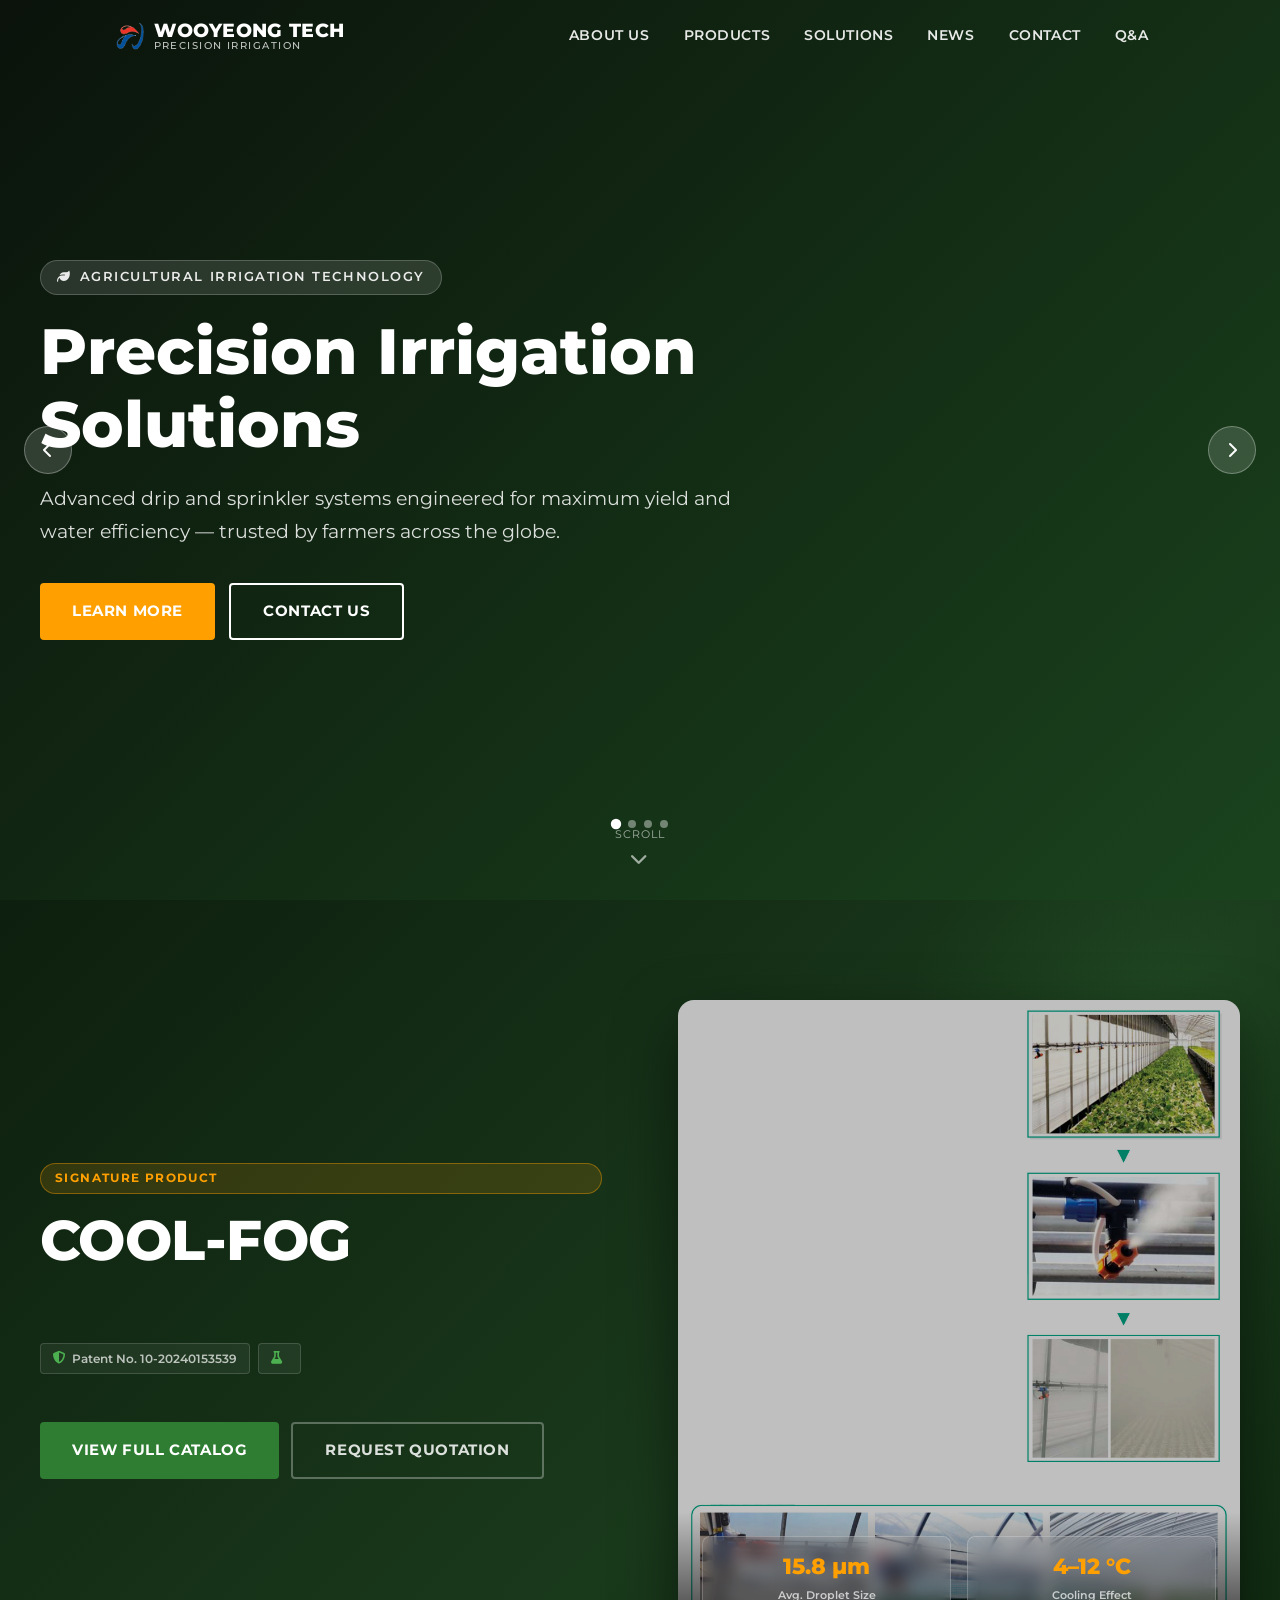
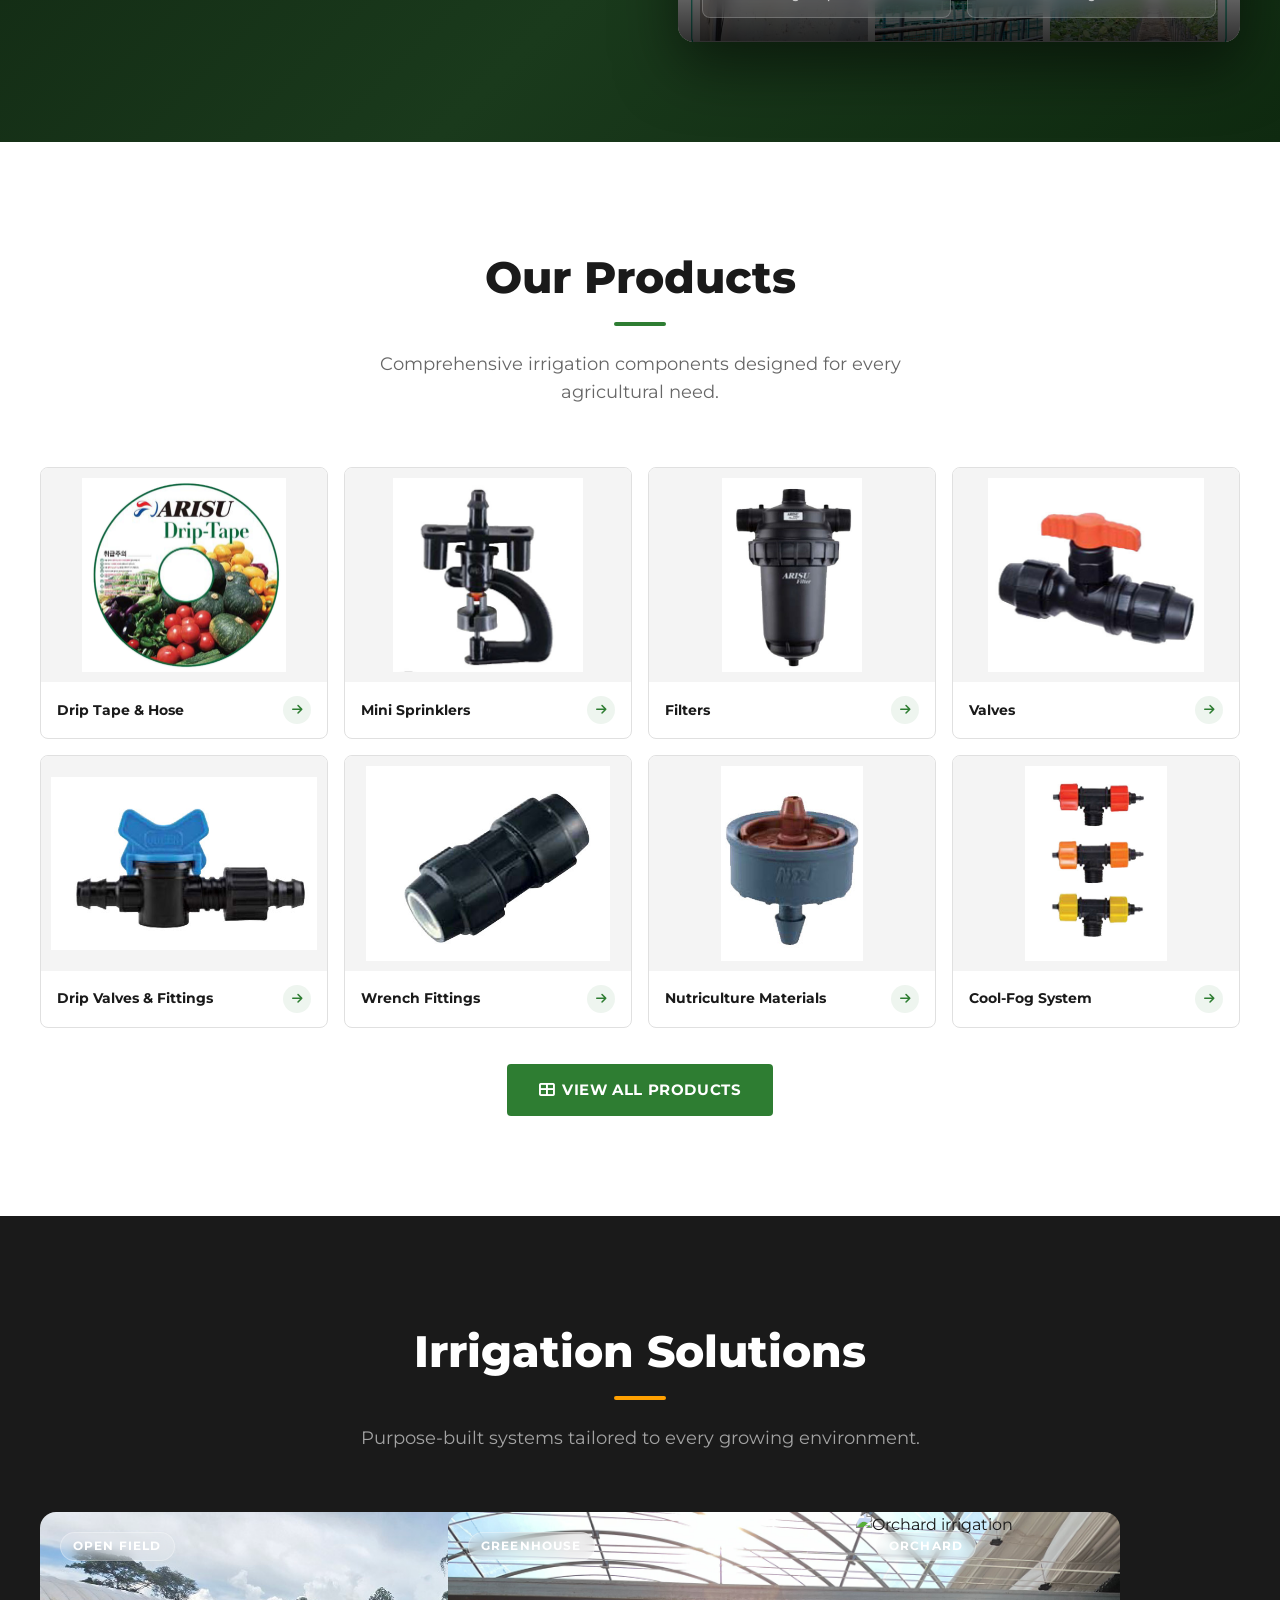
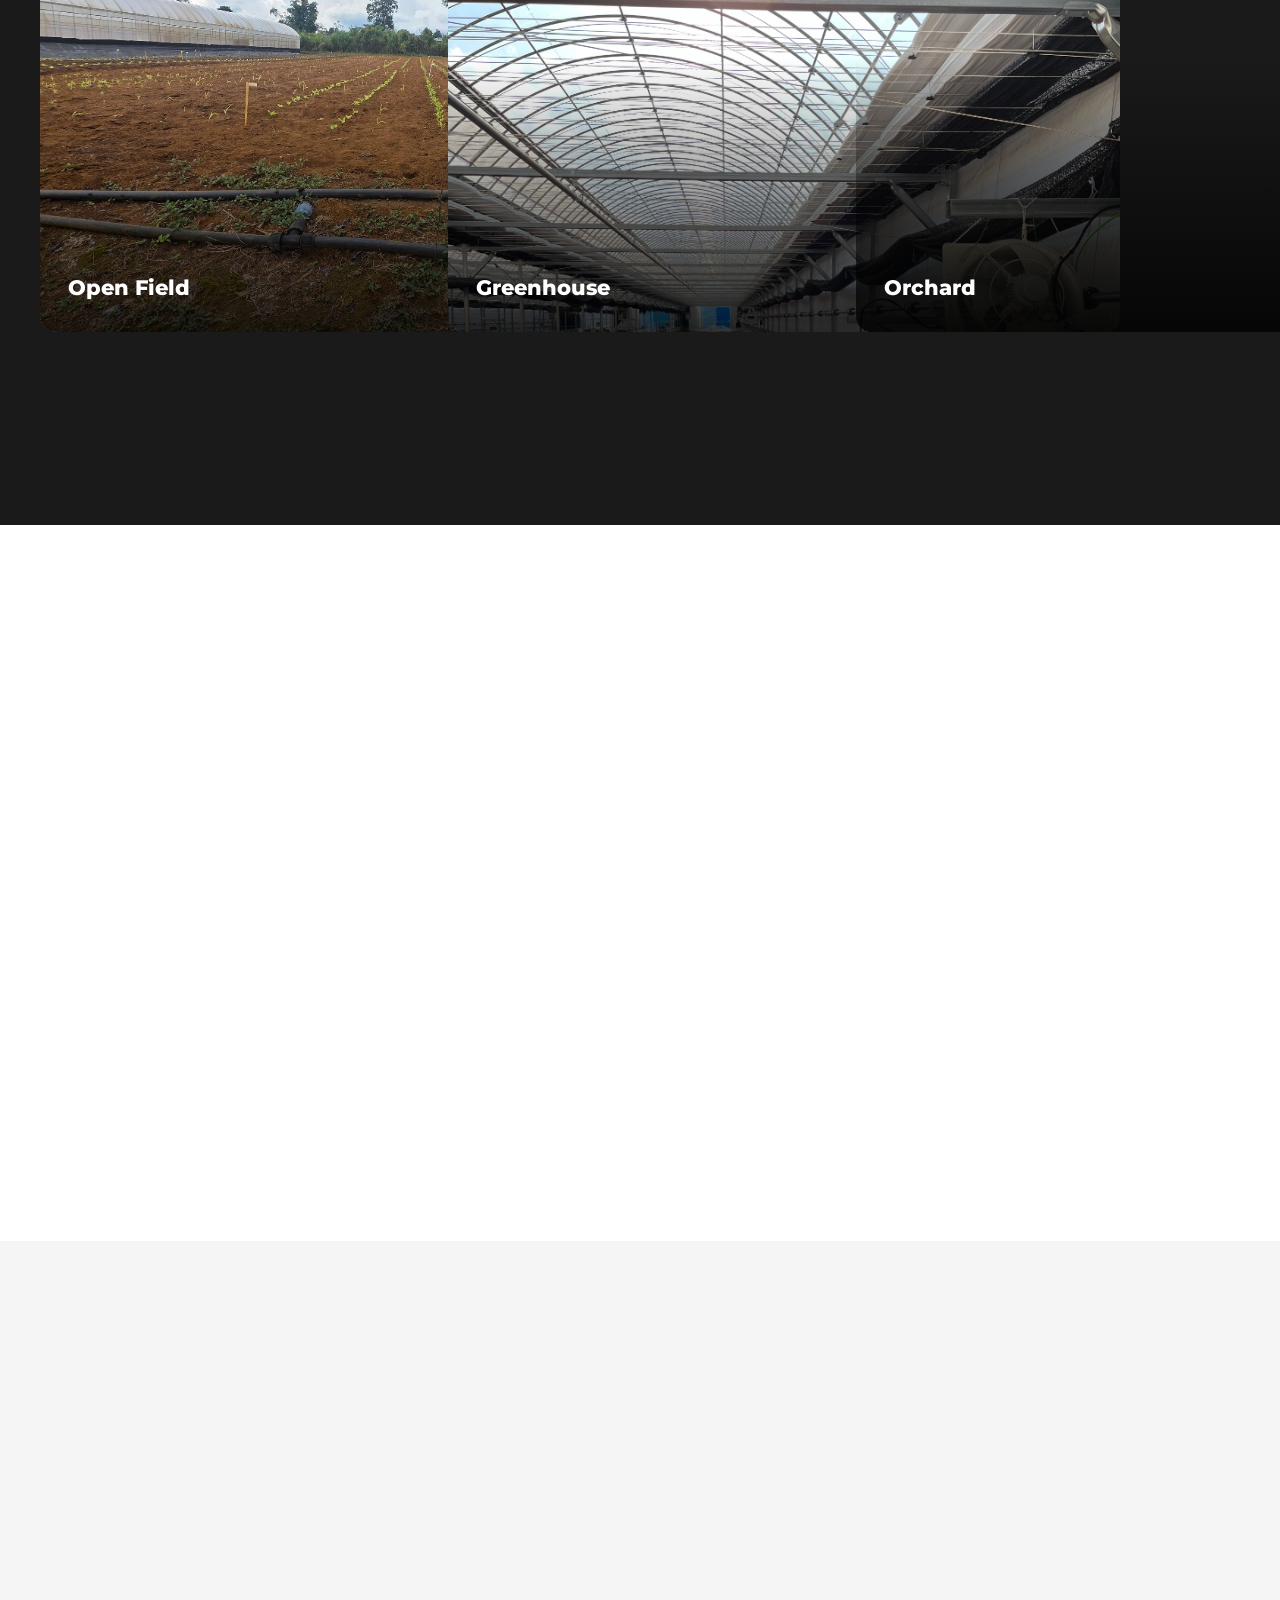
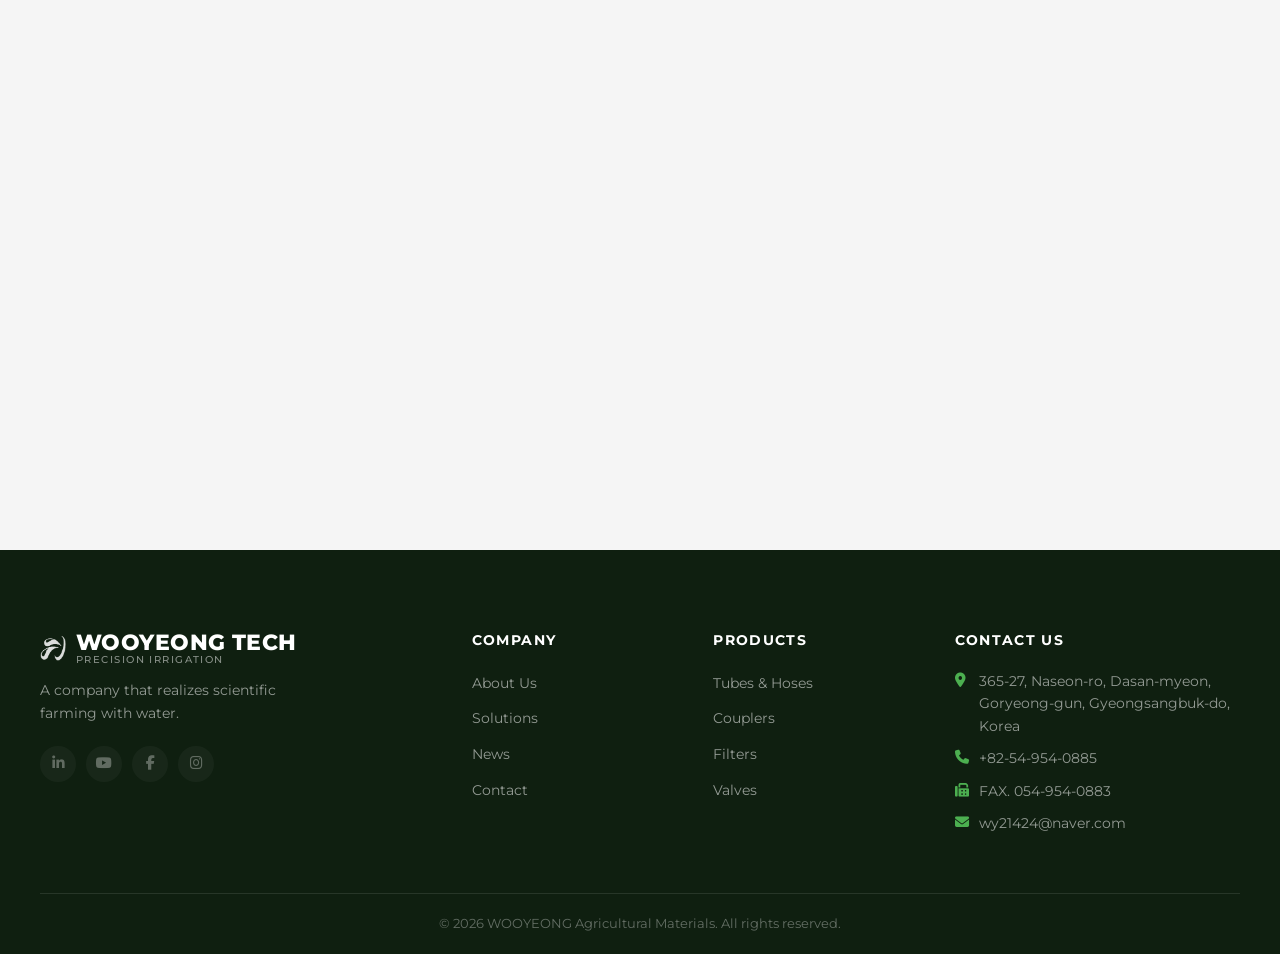
==== commit a873548d: "feat: replace solutions section images (open field, greenhouse, orchard) Swap in new site photograph" ====
--- a/index.html
+++ b/index.html
@@ -289,7 +289,7 @@
       </div>
       <div class="solutions-grid">
         <div class="solution-card animate-on-scroll" role="article">
-          <img src="images/field_pe_pipe2.jpg" alt="Open field irrigation" loading="lazy" />
+          <img src="images/field_open_field.jpg" alt="Open field irrigation" loading="lazy" />
           <div class="solution-base-overlay" aria-hidden="true"></div>
           <span class="solution-tag">Open Field</span>
           <div class="solution-content">
@@ -298,7 +298,7 @@
           </div>
         </div>
         <div class="solution-card animate-on-scroll" role="article">
-          <img src="images/field_pe_hose_white.jpg" alt="Greenhouse irrigation" loading="lazy" />
+          <img src="images/field_greenhouse.jpg" alt="Greenhouse irrigation" loading="lazy" />
           <div class="solution-base-overlay" aria-hidden="true"></div>
           <span class="solution-tag">Greenhouse</span>
           <div class="solution-content">
@@ -307,7 +307,7 @@
           </div>
         </div>
         <div class="solution-card animate-on-scroll" role="article">
-          <img src="images/field_drip_tape.jpg" alt="Orchard irrigation" loading="lazy" />
+          <img src="images/field_orchard.jpg" alt="Orchard irrigation" loading="lazy" />
           <div class="solution-base-overlay" aria-hidden="true"></div>
           <span class="solution-tag">Orchard</span>
           <div class="solution-content">
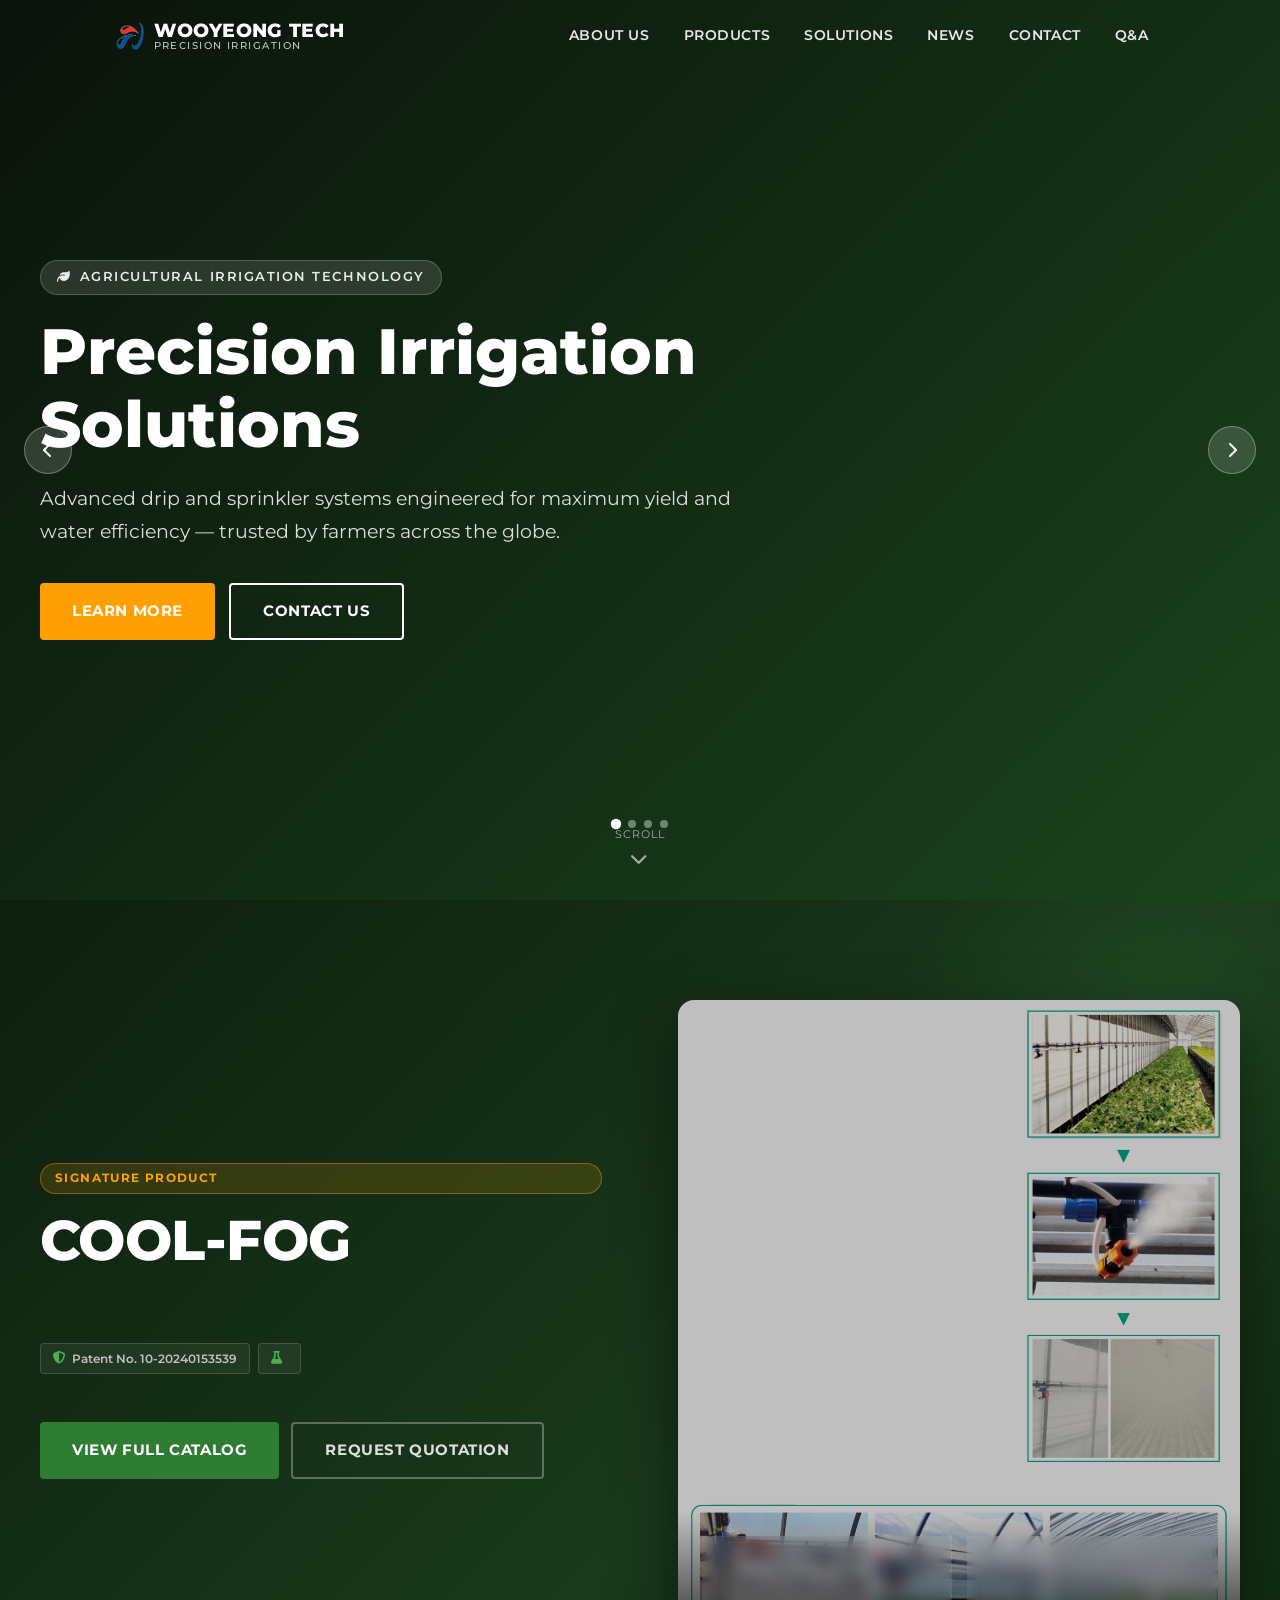
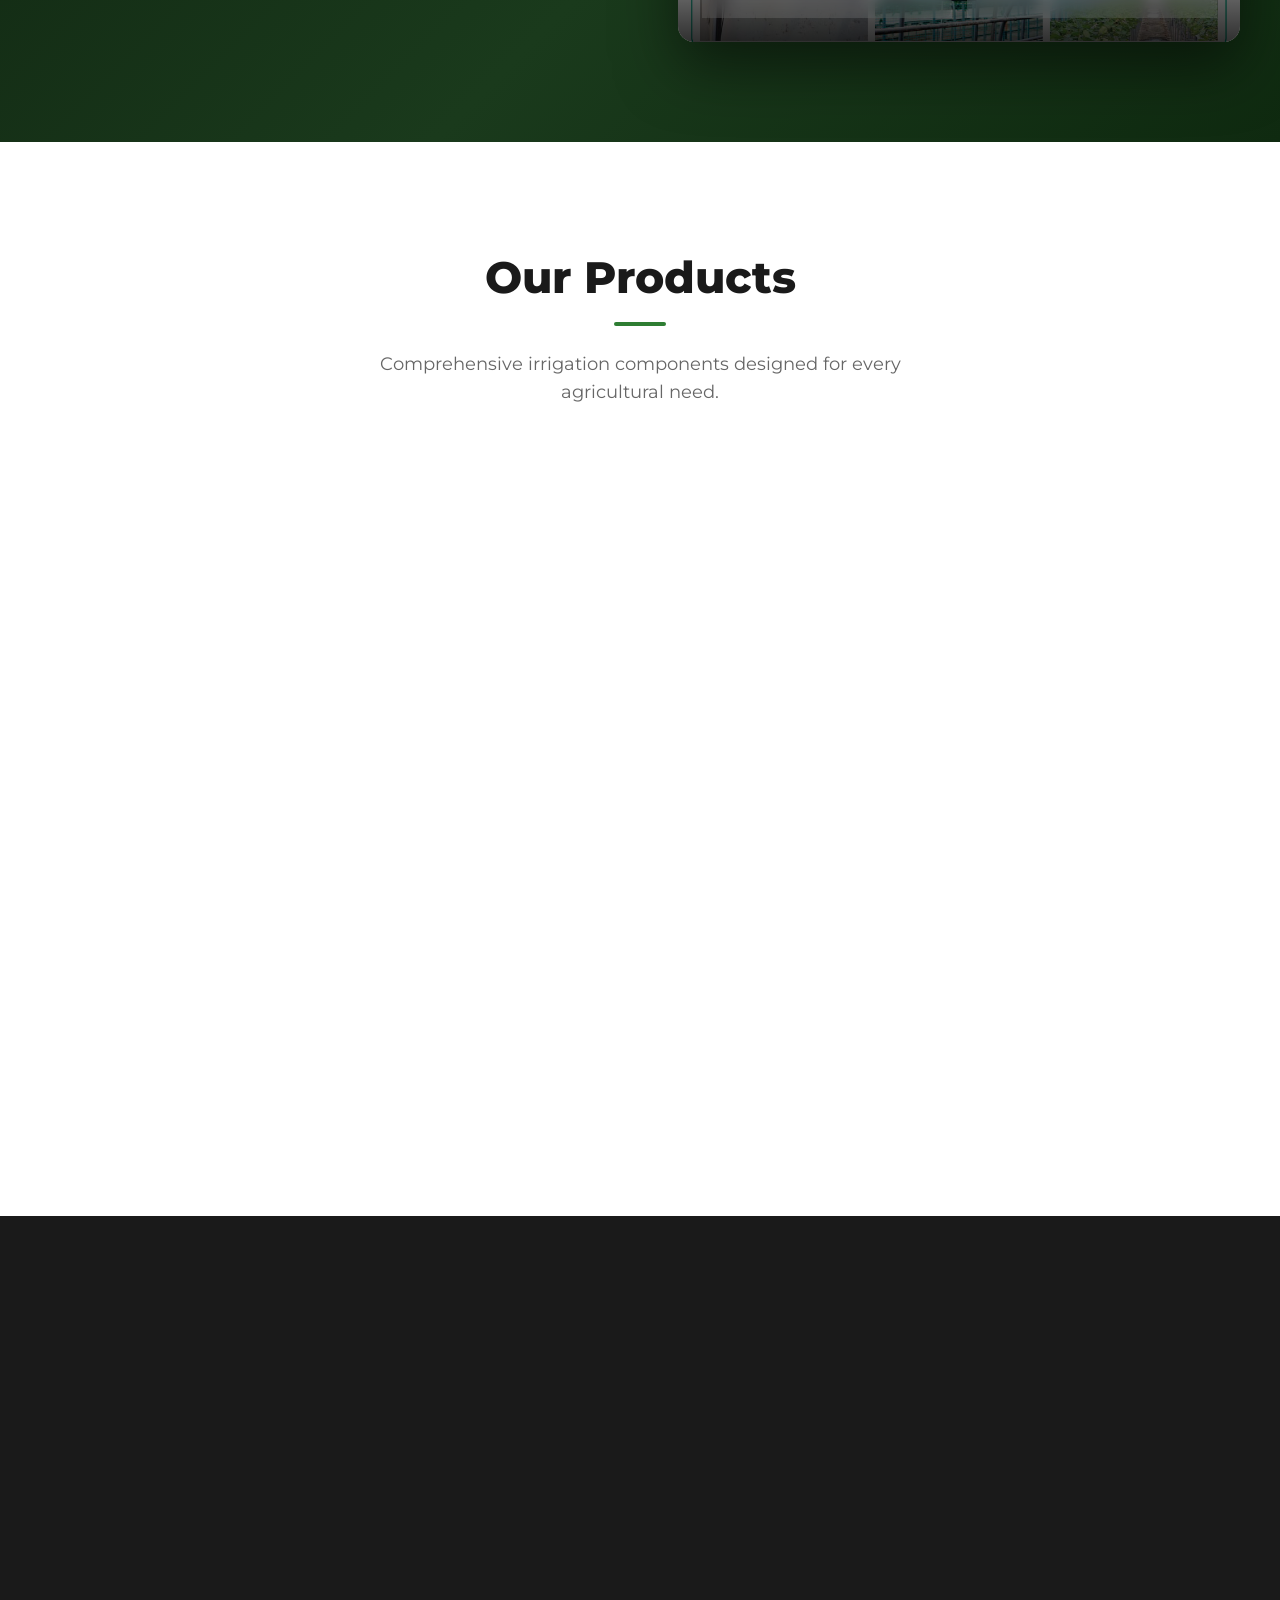
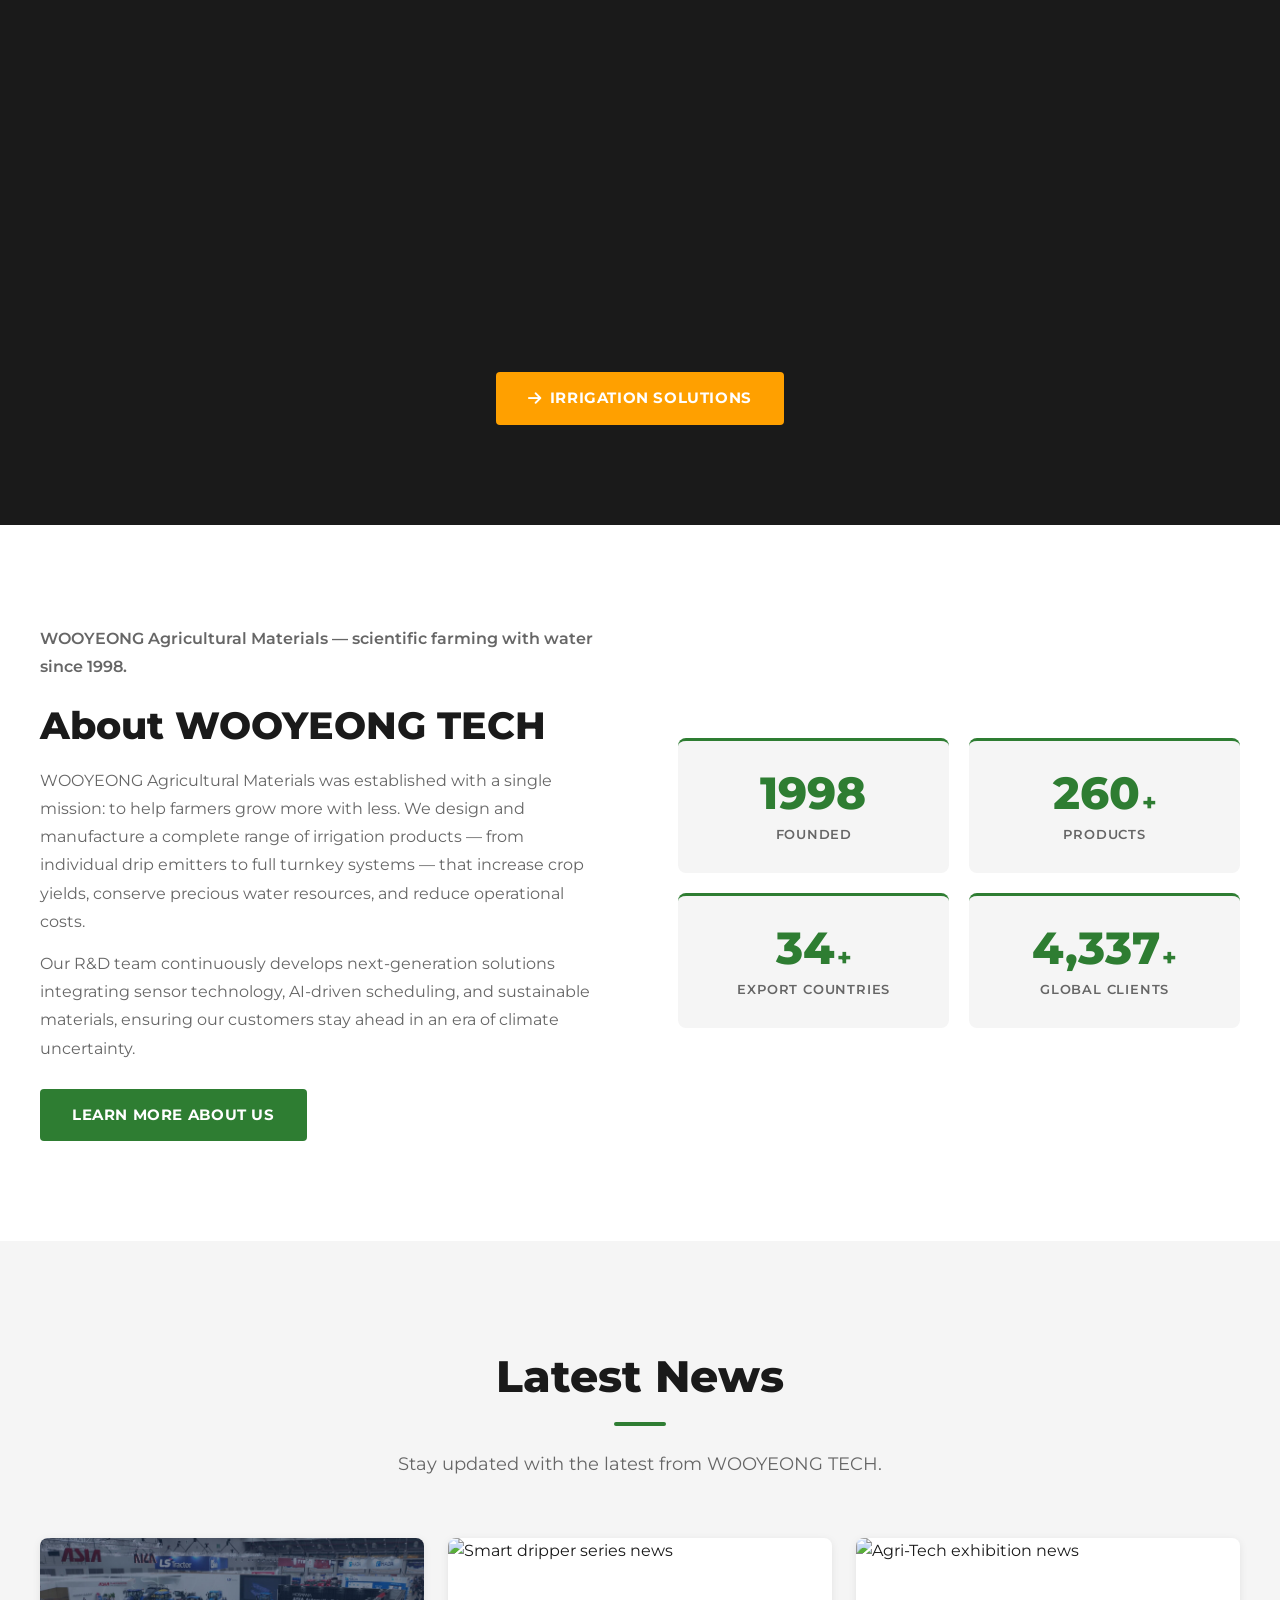
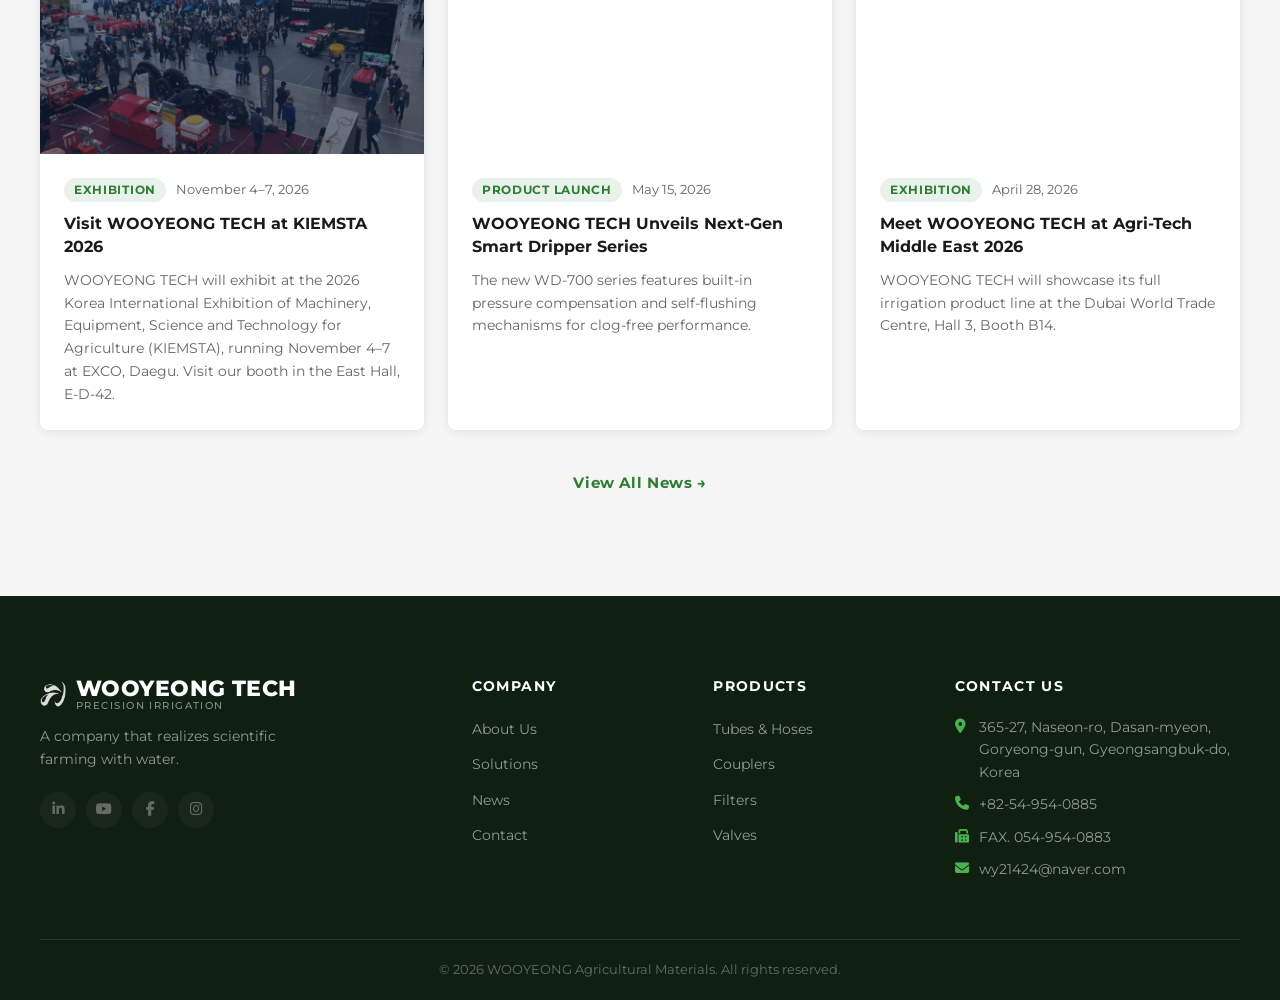
==== commit 0f1ae11b: "Add KIEMSTA 2026 exhibition news (booth E-D-42, East Hall, Nov 4-7) Co-Authored-By: Claude Sonnet 5 " ====
--- a/index.html
+++ b/index.html
@@ -393,54 +393,54 @@
         <!-- News 1 -->
         <article class="news-card animate-on-scroll">
           <div class="news-card-img">
-            <img src="images/field_wooyeong_boxes.jpg"
+            <img src="images/kiemsta_2026.jpg"
                  data-i18n-alt="alt_news1"
-                 alt="Smart dripper series news"
+                 alt="KIEMSTA 2026 exhibition news"
                  loading="lazy" width="800" height="450" />
           </div>
           <div class="news-card-body">
             <div class="news-meta">
-              <span class="news-cat" data-i18n="news1_cat">Product Launch</span>
-              <time class="news-date" data-i18n="news1_date">May 15, 2026</time>
-            </div>
-            <h3 data-i18n="news1_title">Wooyoung Tech Unveils Next-Gen Smart Dripper Series</h3>
-            <p data-i18n="news1_excerpt">The new WD-700 series features built-in pressure compensation and self-flushing mechanisms for clog-free performance.</p>
+              <span class="news-cat" data-i18n="news1_cat">Exhibition</span>
+              <time class="news-date" data-i18n="news1_date">November 4–7, 2026</time>
+            </div>
+            <h3 data-i18n="news1_title">Visit Wooyoung Tech at KIEMSTA 2026</h3>
+            <p data-i18n="news1_excerpt">Wooyoung Tech will exhibit at the 2026 Korea International Exhibition of Machinery, Equipment, Science and Technology for Agriculture (KIEMSTA), running November 4–7 at EXCO, Daegu. Visit our booth in the East Hall, E-D-42.</p>
           </div>
         </article>
 
         <!-- News 2 -->
         <article class="news-card animate-on-scroll">
           <div class="news-card-img">
-            <img src="images/field_warehouse.jpg"
+            <img src="images/field_wooyeong_boxes.jpg"
                  data-i18n-alt="alt_news2"
-                 alt="Agri-Tech exhibition news"
+                 alt="Smart dripper series news"
                  loading="lazy" width="800" height="450" />
           </div>
           <div class="news-card-body">
             <div class="news-meta">
-              <span class="news-cat" data-i18n="news2_cat">Exhibition</span>
-              <time class="news-date" data-i18n="news2_date">April 28, 2026</time>
-            </div>
-            <h3 data-i18n="news2_title">Meet Us at Agri-Tech Middle East 2026</h3>
-            <p data-i18n="news2_excerpt">Wooyoung Tech will showcase its full irrigation product line at the Dubai World Trade Centre, Hall 3, Booth B14.</p>
+              <span class="news-cat" data-i18n="news2_cat">Product Launch</span>
+              <time class="news-date" data-i18n="news2_date">May 15, 2026</time>
+            </div>
+            <h3 data-i18n="news2_title">Wooyoung Tech Unveils Next-Gen Smart Dripper Series</h3>
+            <p data-i18n="news2_excerpt">The new WD-700 series features built-in pressure compensation and self-flushing mechanisms for clog-free performance.</p>
           </div>
         </article>
 
         <!-- News 3 -->
         <article class="news-card animate-on-scroll">
           <div class="news-card-img">
-            <img src="images/field_factory2.jpg"
+            <img src="images/field_warehouse.jpg"
                  data-i18n-alt="alt_news3"
-                 alt="ISO certification news"
+                 alt="Agri-Tech exhibition news"
                  loading="lazy" width="800" height="450" />
           </div>
           <div class="news-card-body">
             <div class="news-meta">
-              <span class="news-cat" data-i18n="news3_cat">Company News</span>
-              <time class="news-date" data-i18n="news3_date">March 10, 2026</time>
-            </div>
-            <h3 data-i18n="news3_title">Wooyoung Tech Achieves ISO 9001:2015 Recertification</h3>
-            <p data-i18n="news3_excerpt">Our manufacturing facilities have successfully passed the annual ISO 9001:2015 quality management audit for the fifth consecutive year.</p>
+              <span class="news-cat" data-i18n="news3_cat">Exhibition</span>
+              <time class="news-date" data-i18n="news3_date">April 28, 2026</time>
+            </div>
+            <h3 data-i18n="news3_title">Meet Us at Agri-Tech Middle East 2026</h3>
+            <p data-i18n="news3_excerpt">Wooyoung Tech will showcase its full irrigation product line at the Dubai World Trade Centre, Hall 3, Booth B14.</p>
           </div>
         </article>
 
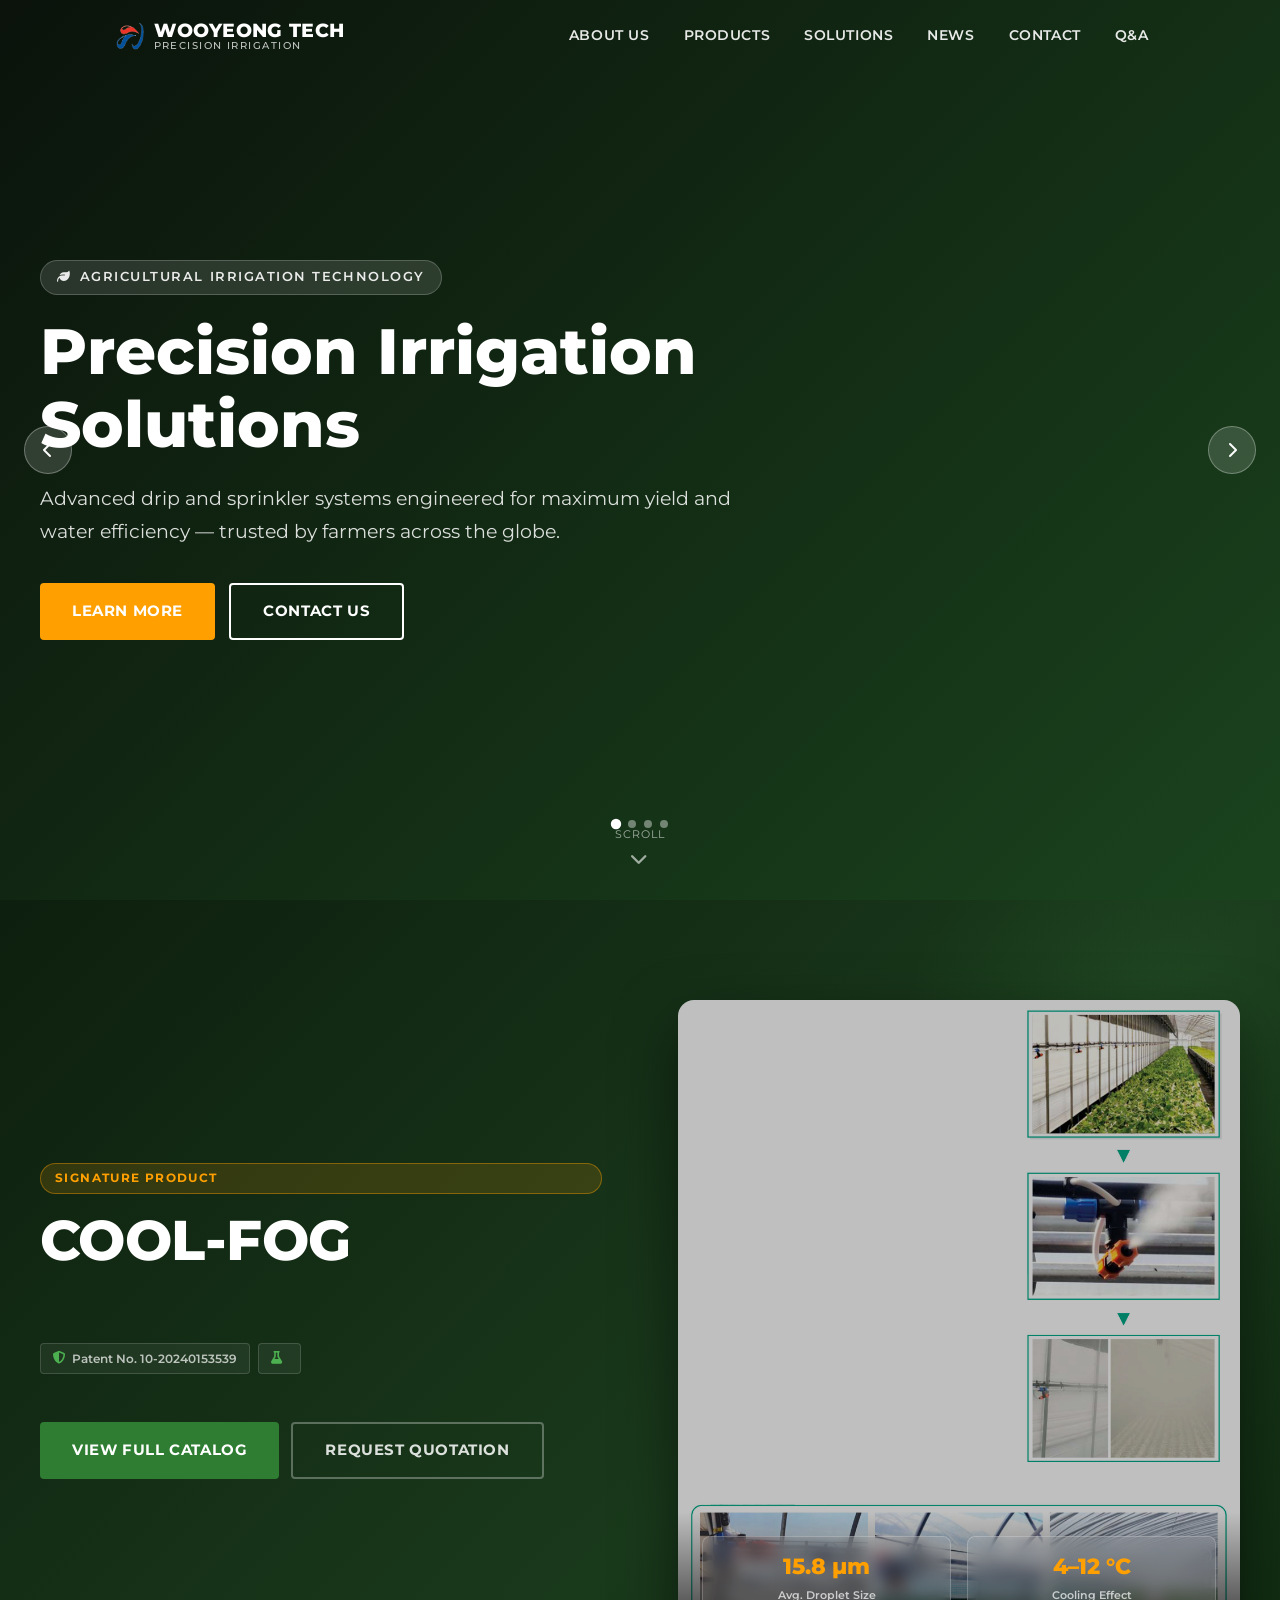
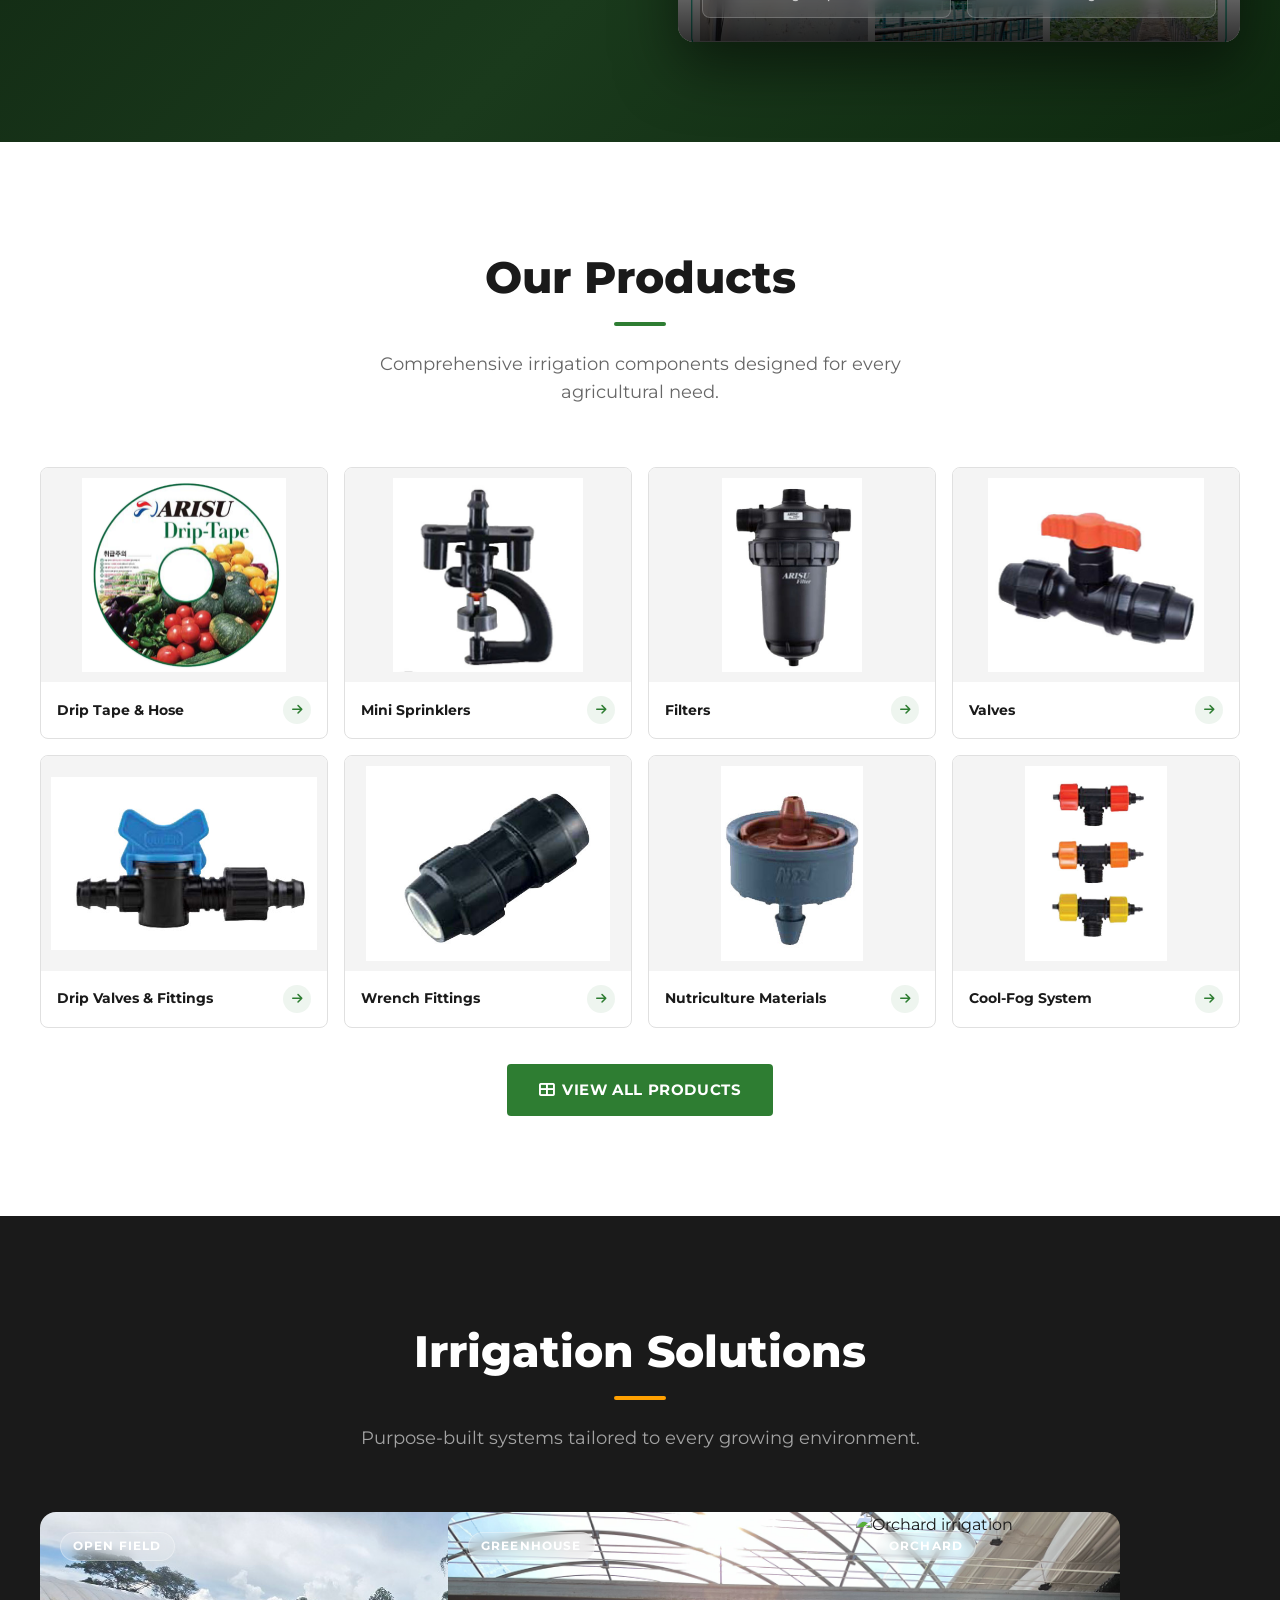
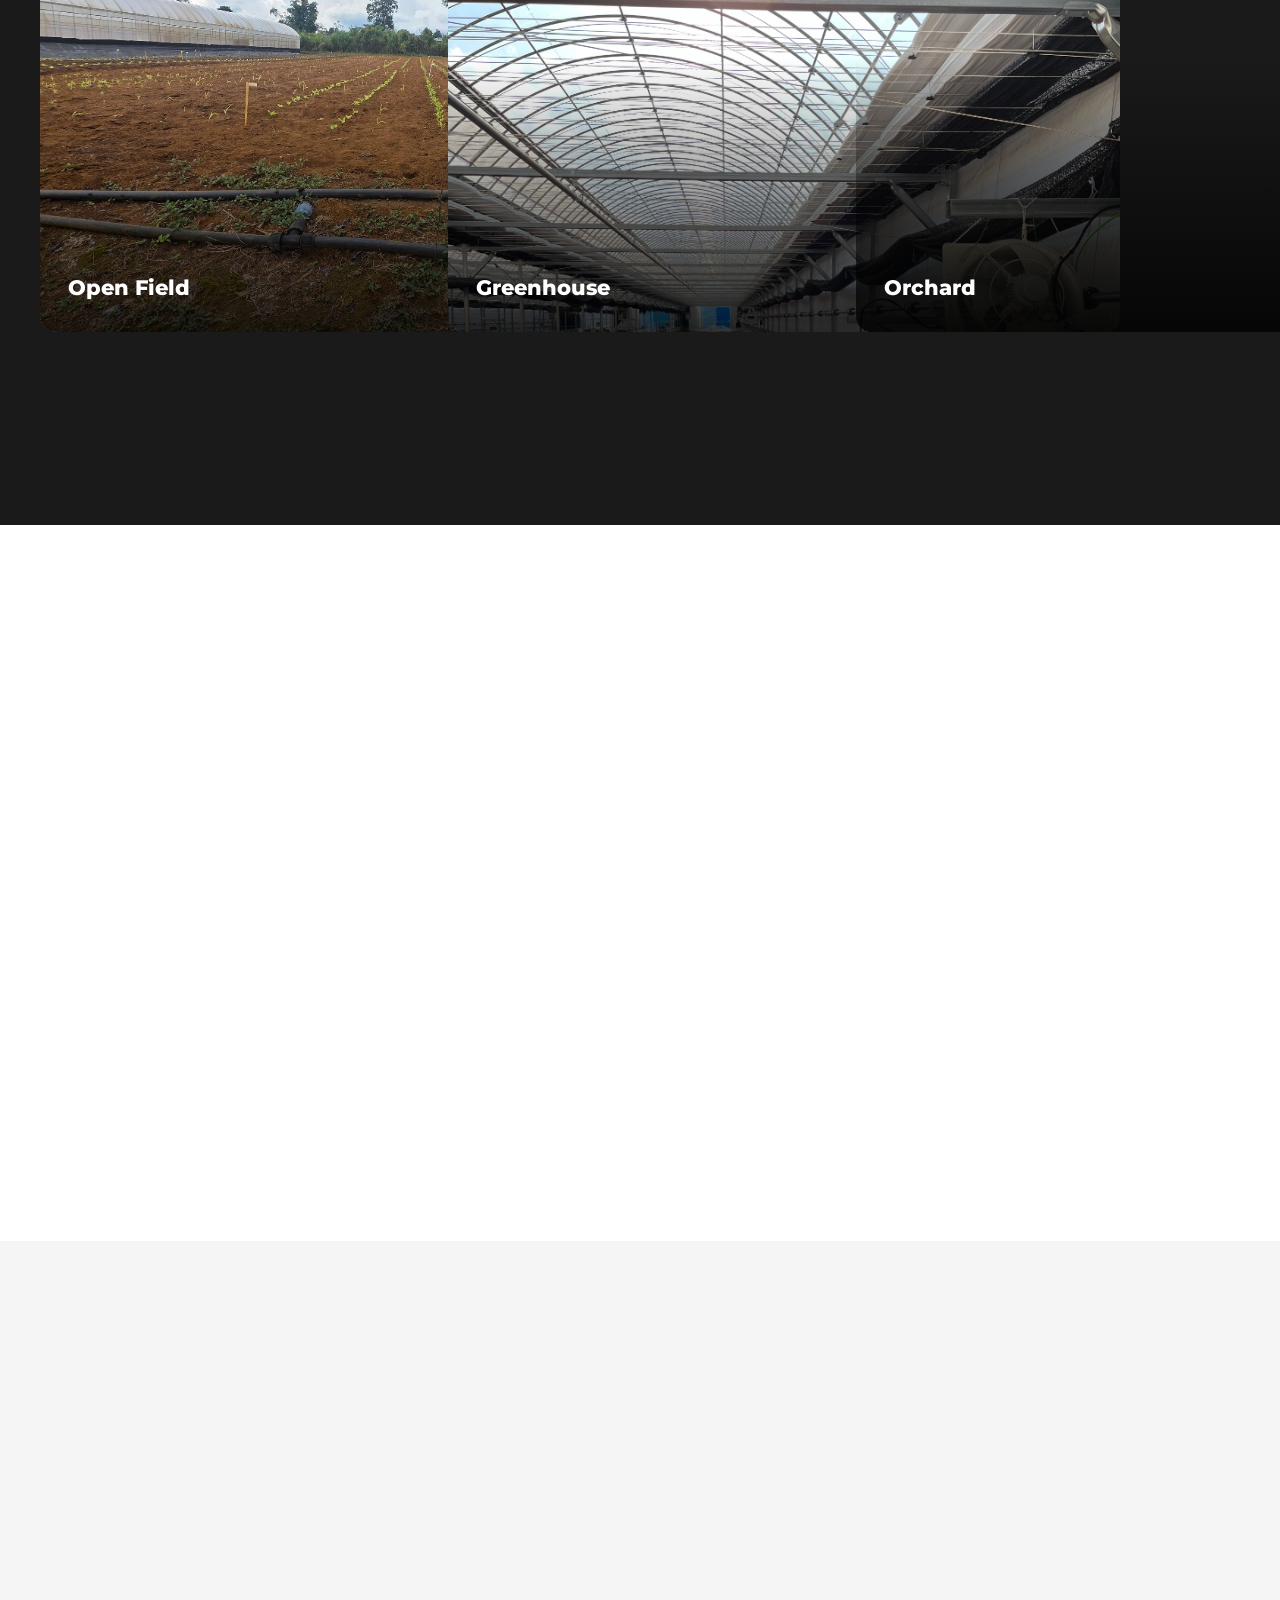
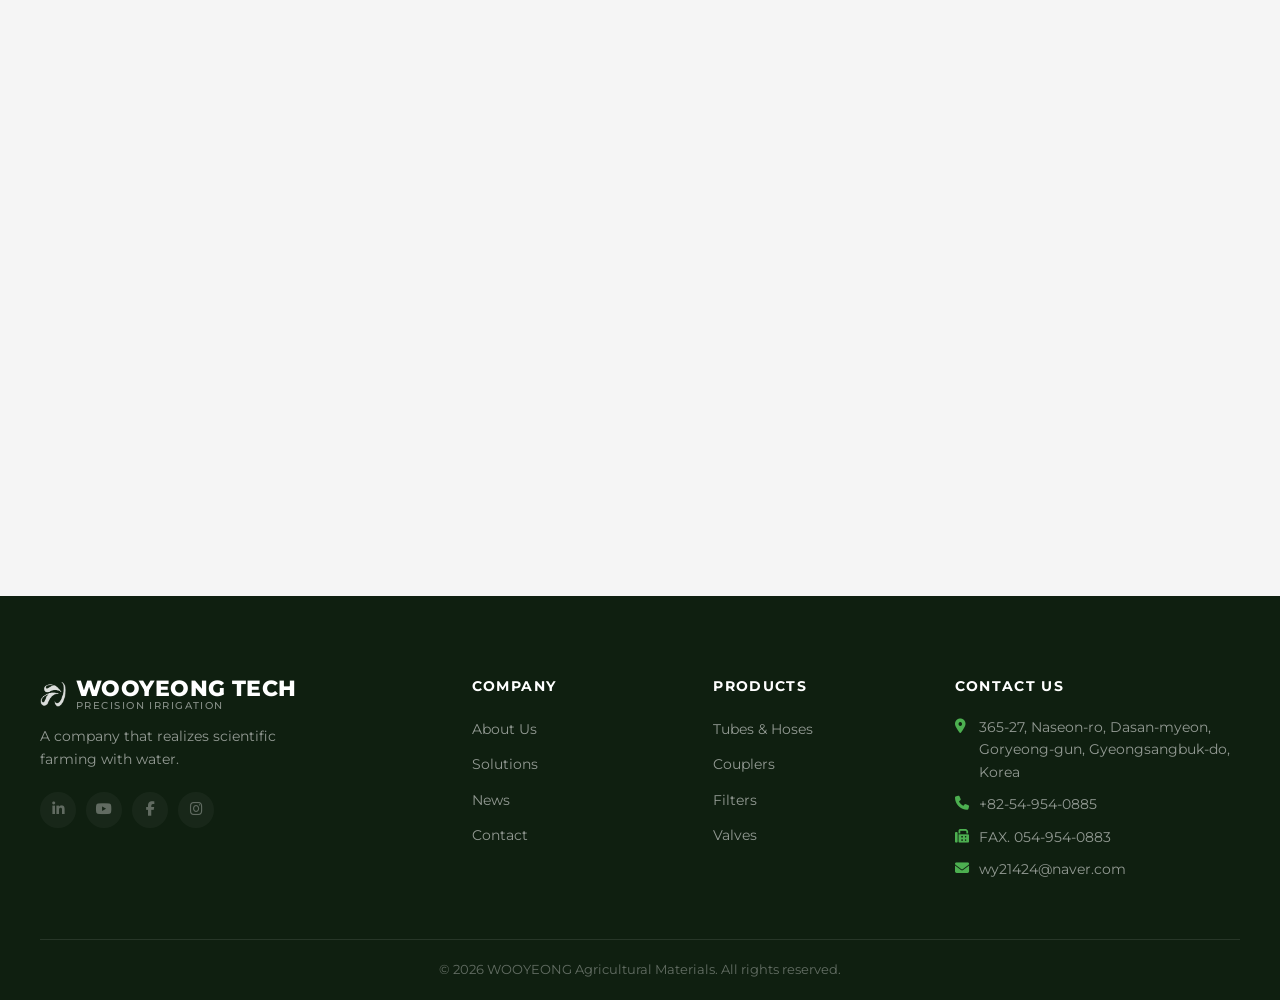
==== commit acf901eb: "Add expandable news modal to show full article content on click Clicking a news card now opens a mod" ====
--- a/index.html
+++ b/index.html
@@ -391,7 +391,7 @@
       <div class="news-grid">
 
         <!-- News 1 -->
-        <article class="news-card animate-on-scroll">
+        <article class="news-card animate-on-scroll" data-news-id="1" tabindex="0" role="button">
           <div class="news-card-img">
             <img src="images/kiemsta_2026.jpg"
                  data-i18n-alt="alt_news1"
@@ -409,7 +409,7 @@
         </article>
 
         <!-- News 2 -->
-        <article class="news-card animate-on-scroll">
+        <article class="news-card animate-on-scroll" data-news-id="2" tabindex="0" role="button">
           <div class="news-card-img">
             <img src="images/field_wooyeong_boxes.jpg"
                  data-i18n-alt="alt_news2"
@@ -427,7 +427,7 @@
         </article>
 
         <!-- News 3 -->
-        <article class="news-card animate-on-scroll">
+        <article class="news-card animate-on-scroll" data-news-id="3" tabindex="0" role="button">
           <div class="news-card-img">
             <img src="images/field_warehouse.jpg"
                  data-i18n-alt="alt_news3"
@@ -564,6 +564,40 @@
   </div>
 
   <!-- ── Scripts ──────────────────────────────────────── -->
+  <!-- ══════════════════════════════════════════════════════
+       NEWS MODAL
+  ═══════════════════════════════════════════════════════ -->
+  <div id="news-modal" class="modal-overlay" role="dialog" aria-modal="true" aria-labelledby="news-modal-title" hidden>
+    <div class="modal-box">
+      <button class="modal-close" id="news-modal-close" aria-label="Close">
+        <i class="fa-solid fa-xmark"></i>
+      </button>
+      <div class="modal-inner">
+        <div class="modal-img-wrap">
+          <img id="news-modal-img" src="" alt="" />
+        </div>
+        <div class="modal-content">
+          <div class="news-meta">
+            <span class="news-cat" id="news-modal-cat"></span>
+            <time class="news-date" id="news-modal-date"></time>
+          </div>
+          <h2 class="modal-product-name" id="news-modal-title"></h2>
+          <p class="modal-desc" id="news-modal-excerpt"></p>
+          <p class="modal-desc" id="news-modal-body"></p>
+        </div>
+      </div>
+      <div class="modal-nav-bar">
+        <button id="news-modal-prev" class="modal-nav-btn" aria-label="Previous news" disabled>
+          <i class="fa-solid fa-chevron-left"></i>
+        </button>
+        <span id="news-modal-nav-counter" class="modal-nav-counter"></span>
+        <button id="news-modal-next" class="modal-nav-btn" aria-label="Next news" disabled>
+          <i class="fa-solid fa-chevron-right"></i>
+        </button>
+      </div>
+    </div>
+  </div>
+
   <script src="js/i18n.js"></script>
   <script src="js/lang.js"></script>
   <script src="js/main.js"></script>
--- a/css/style.css
+++ b/css/style.css
@@ -1497,10 +1497,15 @@
   transition: box-shadow var(--transition), transform var(--transition);
   display: flex;
   flex-direction: column;
+  cursor: pointer;
 }
 .news-card:hover {
   box-shadow: var(--shadow-md);
   transform: translateY(-4px);
+}
+.news-card:focus-visible {
+  outline: 3px solid var(--clr-primary, #2e7d32);
+  outline-offset: 2px;
 }
 
 .news-card-img {
